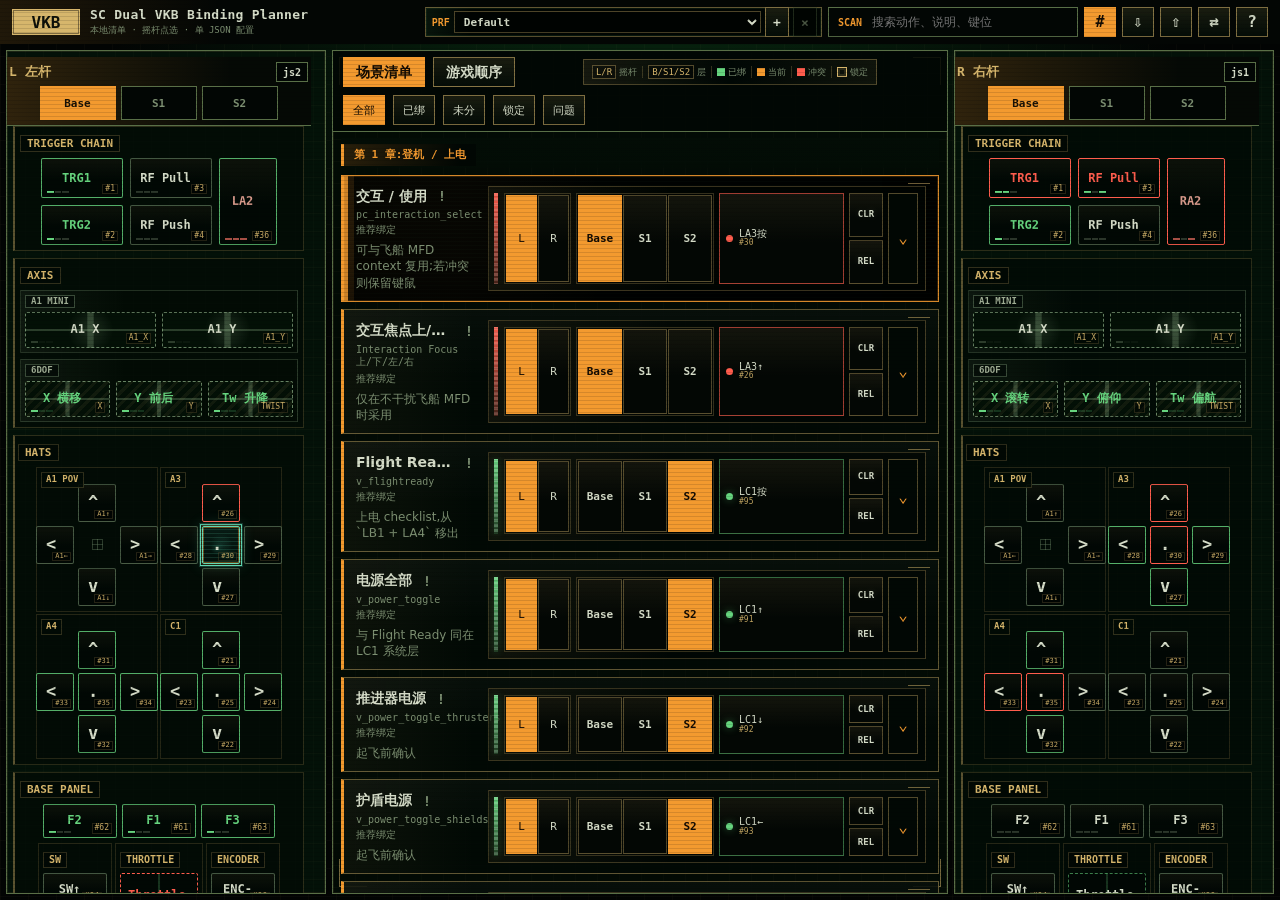
==== binding-planner/index.html @ 36d50976 "fix: move card disclosure to far-right controls" ====
<!doctype html>
<html lang="zh-CN">
  <head>
    <meta charset="utf-8">
    <meta name="viewport" content="width=device-width, initial-scale=1">
    <title>SC Dual VKB Binding Planner</title>
    <link rel="stylesheet" href="./styles.css?v=retro-82">
  </head>
  <body>
    <div id="app" class="app-shell">
      <header class="topbar">
        <div class="brand">
          <span class="brand-mark">VKB</span>
          <div>
            <h1>SC Dual VKB Binding Planner</h1>
            <p>本地清单 · 摇杆点选 · 单 JSON 配置</p>
          </div>
        </div>
        <div class="top-actions">
          <div class="profile-controls" aria-label="Profile 配置" data-tooltip="Profile · 切换、新建或删除一套完整配置">
            <span class="profile-kicker">PRF</span>
            <select id="profileSelect" class="profile-select" aria-label="切换 Profile" data-tooltip="切换当前 Profile"></select>
            <button id="profileAddBtn" class="panel-button icon-button" type="button" aria-label="新增 Profile" title="新增 Profile" data-tooltip="新增 Profile，并选择复制来源">
              <span aria-hidden="true">+</span>
              <span class="sr-only">新增 Profile</span>
            </button>
            <button id="profileDeleteBtn" class="panel-button icon-button" type="button" aria-label="删除当前 Profile" title="删除当前 Profile" data-tooltip="删除当前 Profile，会先要求确认">
              <span aria-hidden="true">×</span>
              <span class="sr-only">删除当前 Profile</span>
            </button>
          </div>
          <label class="search-box" data-tooltip="按动作名、说明、键位或代码搜索">
            <span>SCAN</span>
            <input id="searchInput" type="search" placeholder="搜索动作、说明、键位">
          </label>
          <button id="toggleCodesBtn" class="panel-button icon-button code-mode-button" type="button" aria-label="切换编号显示" title="切换编号显示" data-tooltip="显示或隐藏左右摇杆按钮编号">
            <span aria-hidden="true">#</span>
            <span class="sr-only">切换编号显示</span>
          </button>
          <button id="exportBtn" class="panel-button icon-button" type="button" aria-label="导出 JSON" title="导出 JSON" data-tooltip="导出包含所有 Profile 和键位编号的 JSON">
            <span aria-hidden="true">⇩</span>
            <span class="sr-only">导出 JSON</span>
          </button>
          <label class="panel-button icon-button import-button" aria-label="导入 JSON" title="导入 JSON" data-tooltip="导入 JSON 并覆盖当前 workspace">
            <span aria-hidden="true">⇧</span>
            <span class="sr-only">导入 JSON</span>
            <input id="importInput" type="file" accept="application/json">
          </label>
          <button id="syncBtn" class="panel-button icon-button sync-button" type="button" aria-label="同步 Workspace" title="同步 Workspace" data-tooltip="打开 GitHub Workspace 同步">
            <span aria-hidden="true">⇄</span>
            <span class="sr-only">同步 Workspace</span>
          </button>
          <button id="repairBtn" class="panel-button icon-button repair-button" type="button" aria-label="修复待处理绑定" title="修复待处理绑定" data-tooltip="处理导入时隔离的歧义绑定" hidden>
            <span aria-hidden="true">!</span>
            <span class="sr-only">修复待处理绑定</span>
          </button>
          <button id="helpBtn" class="panel-button icon-button help-button" type="button" aria-label="打开帮助" title="打开帮助" data-tooltip="打开全屏操作说明">
            <span aria-hidden="true">?</span>
            <span class="sr-only">打开帮助</span>
          </button>
        </div>
      </header>

      <main class="workspace">
        <aside id="leftPanel" class="stick-panel"></aside>

        <section class="list-zone">
          <div class="list-controls">
            <div class="tabs" role="tablist" aria-label="清单类型">
              <button id="scenarioTab" class="tab-button active" type="button" data-list="scenario" data-tooltip="按场景化体会顺序查看绑定">场景清单</button>
              <button id="gameTab" class="tab-button" type="button" data-list="game" data-tooltip="按游戏内 keybinding 顺序查看绑定">游戏顺序</button>
            </div>
            <div class="top-legend" aria-label="图例说明">
              <span class="legend-item"><span class="legend-code">L/R</span>摇杆</span>
              <span class="legend-item"><span class="legend-code">B/S1/S2</span>层</span>
              <span class="legend-item"><span class="legend-dot green"></span>已绑</span>
              <span class="legend-item"><span class="legend-dot amber"></span>当前</span>
              <span class="legend-item"><span class="legend-dot red"></span>冲突</span>
              <span class="legend-item"><span class="legend-lock"></span>锁定</span>
            </div>
            <div class="filters" aria-label="状态筛选">
              <button class="filter-button active" type="button" data-filter="all" data-tooltip="显示全部动作">全部</button>
              <button class="filter-button" type="button" data-filter="bound" data-tooltip="只看已经绑定的动作">已绑</button>
              <button class="filter-button" type="button" data-filter="unbound" data-tooltip="只看尚未分配的动作">未分</button>
              <button class="filter-button" type="button" data-filter="locked" data-tooltip="只看已锁定的动作">锁定</button>
              <button class="filter-button" type="button" data-filter="issue" data-tooltip="只看冲突或需要处理的动作">问题</button>
            </div>
          </div>

          <div id="selectionBar" class="selection-bar">
            <div>
              <span class="selection-kicker">CURRENT TARGET</span>
              <strong id="selectedTitle">选择一行动作，然后点击左右摇杆键位</strong>
            </div>
            <div class="selection-actions">
              <button id="lockBtn" class="small-button" type="button" data-tooltip="锁定当前动作，防止误改或抢占">锁定</button>
              <button id="clearBtn" class="small-button" type="button" data-tooltip="解绑当前动作">解绑</button>
              <input id="noteInput" class="note-input" type="text" placeholder="备注" data-tooltip="为当前动作写入备注">
            </div>
          </div>

          <div id="cardWrap" class="card-wrap">
            <div id="bindingRows" class="binding-cards" aria-label="绑定清单"></div>
          </div>
        </section>

        <aside id="rightPanel" class="stick-panel"></aside>
      </main>
    </div>

    <section id="helpOverlay" class="help-overlay" aria-hidden="true" aria-label="操作帮助">
      <div class="help-vignette" aria-hidden="true"></div>
      <aside class="help-board" role="dialog" aria-modal="true" aria-labelledby="helpTitle">
        <header>
          <span>HELP</span>
          <h2 id="helpTitle">按钮说明</h2>
        </header>
        <div id="helpItems" class="help-items"></div>
        <footer>
          <span>Esc / 点击外部关闭</span>
          <button id="helpCloseBtn" type="button" data-tooltip="关闭帮助窗口">关闭</button>
        </footer>
      </aside>
    </section>
    <div id="hudTooltip" class="hud-tooltip" role="tooltip" aria-hidden="true"></div>

    <dialog id="codeDialog" class="code-dialog">
      <form method="dialog" class="code-card">
        <header>
          <span id="codeDialogKicker">CODE</span>
          <h2 id="codeDialogTitle">编辑键位编码</h2>
        </header>
        <div id="codeDialogFields" class="code-fields"></div>
        <menu>
          <button id="copyCodeBtn" value="copy" type="button" data-tooltip="把当前键位编号复制到另一侧同名控件">复制到另一侧</button>
          <button id="recalcCodeBtn" value="recalc" type="button" data-tooltip="按全局 shift offset 重算 S1/S2 编号">按 offset 重算</button>
          <button value="cancel" data-tooltip="关闭编码编辑">关闭</button>
          <button id="saveCodeBtn" value="default" type="button" data-tooltip="保存当前键位编号">保存</button>
        </menu>
      </form>
    </dialog>

    <dialog id="profileDialog" class="profile-dialog">
      <form method="dialog" class="profile-card">
        <header>
          <span>PROFILE</span>
          <h2>新增 Profile</h2>
        </header>
        <div class="profile-fields">
          <label>
            名称
            <input id="profileNewName" type="text" maxlength="32" autocomplete="off">
          </label>
          <label>
            复制自
            <select id="profileSourceSelect"></select>
          </label>
        </div>
        <menu>
          <button value="cancel" data-tooltip="关闭新增 Profile">关闭</button>
          <button id="profileCreateBtn" value="default" type="button" data-tooltip="按名称和复制来源创建 Profile">创建</button>
        </menu>
      </form>
    </dialog>

    <dialog id="syncDialog" class="sync-dialog">
      <form method="dialog" class="sync-card">
        <header>
          <span>SYNC</span>
          <h2>Online Workspace Sync</h2>
        </header>
        <div id="syncStatus" class="sync-status" role="status">未配置同步。</div>
        <div class="sync-fields">
          <label>
            Provider
            <select id="syncProviderSelect">
              <option value="github-repo">GitHub Repo File</option>
            </select>
          </label>
          <div class="sync-grid">
            <label>
              Owner
              <input id="syncOwnerInput" type="text" autocomplete="off" spellcheck="false">
            </label>
            <label>
              Repo
              <input id="syncRepoInput" type="text" autocomplete="off" spellcheck="false">
            </label>
          </div>
          <div class="sync-grid">
            <label>
              Branch
              <input id="syncBranchInput" type="text" autocomplete="off" spellcheck="false">
            </label>
            <label>
              Path
              <input id="syncPathInput" type="text" autocomplete="off" spellcheck="false">
            </label>
          </div>
          <label>
            Token
            <input id="syncTokenInput" type="password" autocomplete="off" spellcheck="false">
          </label>
          <label class="sync-remember">
            <input id="syncRememberToken" type="checkbox">
            <span>本次浏览器会话记住 token</span>
          </label>
          <a id="syncTokenLink" class="sync-token-link" target="_blank" rel="noreferrer">创建 fine-grained GitHub token</a>
        </div>
        <div class="sync-actions" aria-label="同步操作">
          <button id="syncTestBtn" type="button" data-tooltip="验证 token、repo 和远端文件状态">Test</button>
          <button id="syncPullBtn" type="button" data-tooltip="从远端拉取 workspace，确认后覆盖本地">Pull</button>
          <button id="syncPushBtn" type="button" data-tooltip="远端未变化时推送当前 workspace">Push</button>
          <button id="syncForcePushBtn" type="button" data-tooltip="确认后覆盖远端 workspace">Force</button>
        </div>
        <menu>
          <button value="cancel" data-tooltip="关闭同步设置">关闭</button>
          <button id="syncSaveBtn" value="default" type="button" data-tooltip="保存同步配置，不保存长期 token">保存</button>
        </menu>
      </form>
    </dialog>

    <dialog id="repairDialog" class="profile-dialog repair-dialog">
      <form method="dialog" class="profile-card repair-card">
        <header>
          <span>REPAIR</span>
          <h2>修复歧义绑定</h2>
        </header>
        <div id="repairStatus" class="repair-status" role="status"></div>
        <div id="repairIssueSummary" class="repair-issue-summary"></div>
        <div class="profile-fields repair-fields">
          <label>
            归属操作
            <select id="repairTargetSelect"></select>
          </label>
          <label>
            触发模式
            <select id="repairModeSelect"></select>
          </label>
        </div>
        <menu>
          <button value="cancel" data-tooltip="暂时保留待修复项">稍后处理</button>
          <button id="repairResolveBtn" value="default" type="button" data-tooltip="将保留的 binding 归属到所选操作">确认归属</button>
        </menu>
      </form>
    </dialog>

    <script src="./data.js?v=retro-4"></script>
    <script src="./workspace-core.js?v=repair-2"></script>
    <script src="./sync-core.js?v=sync-1"></script>
    <script src="./app.js?v=retro-43"></script>
  </body>
</html>
---- binding-planner/styles.css ----
:root {
  color-scheme: dark;
  --bg: #020504;
  --panel: #061a0f;
  --panel-2: #092715;
  --panel-3: #0d1c15;
  --line: #596f47;
  --line-dim: #273b28;
  --line-hot: #d6b66c;
  --text: #d5dcc8;
  --muted: #7d9072;
  --amber: #f39a2f;
  --amber-2: #ffc069;
  --green: #66d47e;
  --red: #ff5d4d;
  --violet: #a88bff;
  --shadow: rgba(243, 154, 47, 0.18);
  --mono: ui-monospace, SFMono-Regular, Menlo, Monaco, Consolas, monospace;
  font-family: "IBM Plex Sans", Inter, ui-sans-serif, system-ui, -apple-system, BlinkMacSystemFont, "Segoe UI", sans-serif;
}

/* Schema v4 CTX controls and relationship mini-card states. */
.binding-card.has-relationship {
  grid-template-columns: minmax(72px, 1fr) 570px;
}

.action-config-row {
  display: grid;
  grid-template-columns: minmax(0, 1fr) minmax(0, 1fr);
  align-items: end;
  gap: 6px;
  width: min(100%, 300px);
  margin-top: 5px;
}

.action-config-row .activation-mode-field {
  width: 100%;
  margin-top: 0;
}

.context-picker {
  position: relative;
  display: grid;
  grid-template-columns: auto minmax(0, 1fr);
  align-items: center;
  gap: 6px;
  min-width: 0;
}

.context-picker-label {
  color: var(--muted);
  font: 700 9px/1 var(--mono);
}

.context-picker-button {
  min-width: 0;
  height: 22px;
  overflow: hidden;
  border: 1px solid var(--line);
  border-radius: 0;
  color: var(--text);
  background: #07100b;
  padding: 0 6px;
  font: 10px/1 var(--mono);
  text-align: left;
  text-overflow: ellipsis;
  white-space: nowrap;
}

.context-picker-button::after {
  content: "▾";
  float: right;
  color: var(--line-hot);
}

.context-picker-panel {
  position: absolute;
  z-index: 30;
  top: calc(100% + 4px);
  left: 0;
  display: none;
  width: min(270px, calc(100vw - 32px));
  max-height: 310px;
  overflow: auto;
  border: 1px solid var(--line-hot);
  background: rgba(3, 9, 5, 0.98);
  box-shadow: 0 12px 28px rgba(0, 0, 0, 0.58);
  padding: 7px;
}

.context-picker.open .context-picker-panel {
  display: grid;
  gap: 3px;
}

.context-option {
  display: grid;
  grid-template-columns: 16px minmax(0, 1fr);
  align-items: center;
  gap: 7px;
  min-height: 30px;
  padding: 4px 5px;
  border: 1px solid transparent;
  color: var(--text);
  background: rgba(145, 178, 138, 0.035);
}

.context-option:hover {
  border-color: var(--line);
}

.context-option input {
  width: 14px;
  height: 14px;
  accent-color: var(--amber);
}

.context-option-copy {
  display: grid;
  min-width: 0;
  font: 10px/1.2 var(--mono);
}

.context-option-copy small {
  color: var(--muted);
  font-size: 8px;
}

.context-picker-actions {
  position: sticky;
  bottom: -7px;
  display: flex;
  justify-content: flex-end;
  gap: 5px;
  margin: 5px -7px -7px;
  padding: 7px;
  border-top: 1px solid var(--line);
  background: #030905;
}

.context-picker-actions button {
  min-height: 26px;
  border: 1px solid var(--line);
  color: var(--text);
  background: #08110c;
  font: 10px/1 var(--mono);
}

.context-picker-actions button.primary {
  border-color: var(--amber);
  color: var(--amber);
}

.status-rail.cyan {
  background:
    repeating-linear-gradient(180deg, rgba(205, 255, 252, 0.24) 0 3px, transparent 3px 5px),
    linear-gradient(180deg, rgba(91, 214, 208, 0.95), rgba(91, 214, 208, 0.22));
  box-shadow: 0 0 8px rgba(91, 214, 208, 0.28);
}

.slot-pill.cyan {
  border-color: rgba(91, 214, 208, 0.58);
}

.conflict-mini-card.relationship-shared {
  border-color: rgba(102, 212, 126, 0.58);
  border-left-color: var(--green);
  background: linear-gradient(90deg, rgba(102, 212, 126, 0.12), transparent 68%), rgba(2, 8, 4, 0.78);
}

.conflict-mini-card.relationship-context-reuse {
  border-color: rgba(91, 214, 208, 0.62);
  border-left-color: var(--line-hot);
  background: linear-gradient(90deg, rgba(91, 214, 208, 0.12), transparent 68%), rgba(2, 8, 8, 0.78);
}

.relationship-shared .conflict-mini-meta {
  color: var(--green);
}

.relationship-context-reuse .conflict-mini-meta {
  color: var(--line-hot);
}

.conflict-mini-actions {
  display: grid;
  grid-template-columns: repeat(2, minmax(0, 1fr));
  gap: 3px;
}

.conflict-mini-actions:has(> :only-child) {
  grid-template-columns: minmax(0, 1fr);
}

.conflict-mini-action.danger {
  border-color: rgba(255, 93, 77, 0.52);
  color: var(--red);
}

@media (max-width: 680px) {
  .binding-card.has-relationship {
    grid-template-columns: minmax(0, 1fr);
  }

  .action-config-row {
    width: 100%;
  }

  .context-picker-panel {
    position: fixed;
    top: 12px;
    right: 12px;
    bottom: 12px;
    left: 12px;
    width: auto;
    max-height: none;
  }
}

* {
  box-sizing: border-box;
}

html {
  height: 100%;
  overflow: hidden;
}

body {
  height: 100%;
  min-width: 1100px;
  overflow: hidden;
  margin: 0;
  color: var(--text);
  background:
    linear-gradient(rgba(214, 182, 108, 0.035) 1px, transparent 1px),
    linear-gradient(90deg, rgba(214, 182, 108, 0.035) 1px, transparent 1px),
    radial-gradient(circle at 50% -18%, rgba(7, 54, 23, 0.9), transparent 45%),
    var(--bg);
  background-size: 24px 24px, 24px 24px, auto, auto;
}

body::after {
  content: "";
  position: fixed;
  inset: 0;
  z-index: 99;
  pointer-events: none;
  background: repeating-linear-gradient(0deg, transparent 0 3px, rgba(0, 0, 0, 0.12) 3px 4px);
  mix-blend-mode: multiply;
}

button,
input,
select {
  font: inherit;
}

button {
  cursor: pointer;
}

.app-shell {
  height: 100vh;
  display: grid;
  grid-template-rows: auto 1fr;
  overflow: hidden;
}

.topbar {
  height: 48px;
  display: flex;
  align-items: center;
  justify-content: space-between;
  padding: 6px 10px;
  border-bottom: 1px solid var(--line);
  background:
    linear-gradient(90deg, rgba(243, 154, 47, 0.08), transparent 240px),
    #030604;
  box-shadow: inset 0 -1px 0 rgba(243, 154, 47, 0.28);
}

.brand {
  display: flex;
  align-items: center;
  gap: 10px;
}

.brand-mark {
  display: grid;
  place-items: center;
  width: 64px;
  height: 28px;
  border: 1px solid var(--line-hot);
  color: #0d1009;
  font-weight: 800;
  font-family: var(--mono);
  letter-spacing: 0;
  background: var(--line-hot);
  box-shadow: inset 0 0 0 1px rgba(0, 0, 0, 0.42);
}

h1,
p {
  margin: 0;
}

.brand h1 {
  color: var(--text);
  font-family: var(--mono);
  font-size: 13px;
  font-weight: 800;
  letter-spacing: 0.02em;
}

.brand p,
.selection-kicker,
.code-dialog span,
.profile-dialog span,
.sync-dialog span {
  margin-top: 2px;
  color: var(--muted);
  font-family: var(--mono);
  font-size: 10px;
  letter-spacing: 0;
  text-transform: uppercase;
}

.top-actions,
.list-controls,
.filters,
.tabs,
.selection-actions {
  display: flex;
  align-items: center;
  gap: 8px;
}

.search-box {
  display: flex;
  align-items: center;
  gap: 8px;
  min-width: 260px;
  height: 28px;
  padding: 0 9px;
  border: 1px solid var(--line);
  background: #020604;
}

.search-box span {
  color: var(--amber);
  font-family: var(--mono);
  font-size: 11px;
}

.search-box input {
  width: 100%;
  border: 0;
  outline: 0;
  color: var(--text);
  background: transparent;
}

.panel-button,
.tab-button,
.filter-button,
.small-button {
  min-height: 30px;
  border: 1px solid var(--line);
  color: var(--text);
  background:
    linear-gradient(180deg, rgba(214, 182, 108, 0.08), transparent 52%),
    #061008;
  font-family: var(--mono);
  text-transform: uppercase;
  white-space: nowrap;
}

.panel-button {
  padding: 0 12px;
}

.import-button input {
  display: none;
}

.tab-button {
  padding: 0 13px;
}

.filter-button,
.small-button {
  padding: 0 9px;
  font-size: 12px;
}

.panel-button:hover,
.tab-button:hover,
.filter-button:hover,
.small-button:hover,
.slot:hover {
  border-color: var(--line-hot);
  box-shadow: 0 0 0 1px rgba(214, 182, 108, 0.15), 0 0 18px var(--shadow);
}

.active,
.tab-button.active,
.filter-button.active {
  border-color: var(--amber);
  color: #140c03;
  background: var(--amber);
}

.workspace {
  display: grid;
  grid-template-columns: 196px minmax(420px, 1fr) 196px;
  gap: 6px;
  min-height: 0;
  overflow: hidden;
  padding: 6px;
}

.stick-panel {
  position: relative;
  min-height: 0;
  overflow: auto;
  border: 1px solid var(--line);
  background:
    linear-gradient(rgba(214, 182, 108, 0.045) 1px, transparent 1px),
    linear-gradient(90deg, rgba(214, 182, 108, 0.032) 1px, transparent 1px),
    linear-gradient(180deg, rgba(243, 154, 47, 0.05), transparent 120px),
    var(--panel);
  background-size: 14px 14px, 14px 14px, auto;
  box-shadow: inset 0 0 0 1px rgba(214, 182, 108, 0.09);
  scrollbar-gutter: stable;
}

.stick-panel::before,
.list-zone::before {
  content: "";
  position: absolute;
  inset: 6px;
  z-index: 1;
  pointer-events: none;
  background:
    linear-gradient(var(--line-hot) 0 0) left top / 28px 1px no-repeat,
    linear-gradient(var(--line-hot) 0 0) left top / 1px 28px no-repeat,
    linear-gradient(var(--line-hot) 0 0) right top / 28px 1px no-repeat,
    linear-gradient(var(--line-hot) 0 0) right top / 1px 28px no-repeat,
    linear-gradient(var(--line-hot) 0 0) left bottom / 28px 1px no-repeat,
    linear-gradient(var(--line-hot) 0 0) left bottom / 1px 28px no-repeat,
    linear-gradient(var(--line-hot) 0 0) right bottom / 28px 1px no-repeat,
    linear-gradient(var(--line-hot) 0 0) right bottom / 1px 28px no-repeat;
  opacity: 0.55;
}

.stick-head {
  position: sticky;
  top: 0;
  z-index: 3;
  padding: 5px 6px;
  border-bottom: 1px solid var(--line);
  background:
    linear-gradient(90deg, rgba(243, 154, 47, 0.12), transparent 68%),
    rgba(4, 16, 8, 0.96);
}

.stick-title {
  display: flex;
  justify-content: space-between;
  align-items: center;
  margin-bottom: 4px;
  color: var(--line-hot);
  font-family: var(--mono);
  font-size: 12px;
  font-weight: 800;
}

.layer-switch {
  display: grid;
  grid-template-columns: repeat(3, 1fr);
  gap: 3px;
}

.layer-switch button {
  height: 20px;
  border: 1px solid var(--line);
  color: var(--muted);
  background: #020604;
  font-family: var(--mono);
  font-size: 10px;
}

.layer-switch button.active {
  border-color: var(--amber);
  color: #171106;
  background: var(--amber);
}

.control-group {
  --group-accent: var(--line);
  position: relative;
  z-index: 2;
  margin: 3px 5px;
  padding: 3px 5px 4px;
  border: 1px solid rgba(89, 111, 71, 0.62);
  border-left: 2px solid var(--group-accent);
  background:
    linear-gradient(90deg, rgba(214, 182, 108, 0.055), transparent 32px),
    rgba(2, 10, 5, 0.86);
}

.group-trigger { --group-accent: var(--amber); }
.group-a1 { --group-accent: #91b28a; }
.group-hats { --group-accent: var(--line-hot); }
.group-axis { --group-accent: var(--green); }
.group-base { --group-accent: #b9bd8a; }
.group-throttle { --group-accent: #91b28a; }
.group-encoder { --group-accent: var(--line-hot); }

.group-title {
  display: flex;
  align-items: center;
  justify-content: space-between;
  margin-bottom: 2px;
  color: var(--group-accent);
  font-family: var(--mono);
  font-size: 9px;
  line-height: 1;
  text-shadow: none;
  text-transform: uppercase;
}

.group-title::after {
  content: "";
  height: 1px;
  flex: 1;
  margin-left: 6px;
  background: linear-gradient(90deg, var(--group-accent), transparent);
  opacity: 0.75;
}

.slot-grid {
  display: grid;
  gap: 3px;
}

.trigger-grid {
  grid-template-columns: repeat(3, 1fr);
}

.axis-grid {
  grid-template-columns: repeat(3, 1fr);
}

.base-grid {
  grid-template-columns: repeat(5, 1fr);
}

.hat {
  display: grid;
  grid-template-columns: repeat(3, 34px);
  grid-template-rows: repeat(3, 17px);
  justify-content: center;
  gap: 2px;
  margin-bottom: 3px;
}

.hat .up { grid-column: 2; grid-row: 1; }
.hat .left { grid-column: 1; grid-row: 2; }
.hat .press { grid-column: 2; grid-row: 2; }
.hat .right { grid-column: 3; grid-row: 2; }
.hat .down { grid-column: 2; grid-row: 3; }

.hat.a1-pov {
  grid-template-columns: repeat(3, 34px);
}

.hat.a1-pov .slot-label {
  font-size: 0;
}

.hat.a1-pov .slot-label::after {
  color: var(--text);
  font-size: 10px;
}

.hat.a1-pov .up .slot-label::after {
  content: "^";
}

.hat.a1-pov .left .slot-label::after {
  content: "<";
}

.hat.a1-pov .right .slot-label::after {
  content: ">";
}

.hat.a1-pov .down .slot-label::after {
  content: "v";
}

.hat.a1-pov .slot-code {
  display: block;
  font-size: 6px;
  line-height: 1;
}

.hat.a1-pov .occupancy {
  display: none;
}

.hat-modules {
  display: grid;
  grid-template-columns: repeat(3, 1fr);
  gap: 3px;
}

.hat-module {
  min-width: 0;
}

.hat-module-title {
  margin-bottom: 2px;
  color: var(--line-hot);
  font-family: var(--mono);
  font-size: 8px;
  font-weight: 800;
  text-align: center;
}

.hat-module .hat {
  grid-template-columns: repeat(3, 16px);
  grid-template-rows: repeat(3, 17px);
  gap: 1px;
  margin-bottom: 0;
}

.hat-module .slot {
  min-height: 17px;
  padding: 0;
}

.hat-module .slot-label {
  font-size: 0;
}

.hat-module .slot-label::after {
  color: var(--text);
  font-size: 9px;
}

.hat-module .up .slot-label::after {
  content: "^";
}

.hat-module .left .slot-label::after {
  content: "<";
}

.hat-module .press .slot-label::after {
  content: ".";
}

.hat-module .right .slot-label::after {
  content: ">";
}

.hat-module .down .slot-label::after {
  content: "v";
}

.hat-module .slot-code {
  display: block;
  font-size: 5px;
  line-height: 1;
}

.hat-module .occupancy {
  width: 14px;
  margin-top: 0;
}

.slot {
  position: relative;
  min-height: 23px;
  display: grid;
  align-content: center;
  gap: 1px;
  padding: 2px;
  border: 1px solid #4f6741;
  color: var(--text);
  background:
    linear-gradient(180deg, rgba(214, 182, 108, 0.08), transparent 48%),
    #031006;
  text-align: center;
  user-select: none;
  box-shadow: inset 0 0 0 1px rgba(0, 0, 0, 0.35);
}

.group-trigger .slot {
  border-radius: 2px 2px 8px 8px;
  min-height: 25px;
  color: var(--amber-2);
  border-color: rgba(243, 154, 47, 0.65);
}

.group-hats .slot {
  border-radius: 2px;
  border-color: rgba(214, 182, 108, 0.62);
}

.group-a1 .slot {
  border-color: rgba(145, 178, 138, 0.7);
}

.group-a1 .slot.axis {
  background:
    radial-gradient(circle at 50% 50%, rgba(145, 178, 138, 0.18), transparent 34%),
    linear-gradient(90deg, transparent 47%, rgba(145, 178, 138, 0.28) 48% 52%, transparent 53%),
    linear-gradient(0deg, transparent 47%, rgba(145, 178, 138, 0.28) 48% 52%, transparent 53%),
    #031006;
}

.group-axis .slot,
.group-throttle .slot {
  min-height: 24px;
  border-style: dashed;
  background:
    linear-gradient(90deg, rgba(102, 212, 126, 0.1), transparent 55%),
    #031006;
}

.group-base .slot {
  width: 26px;
  min-height: 26px;
  justify-self: center;
  border-radius: 50%;
  aspect-ratio: 1;
  background:
    radial-gradient(circle, rgba(214, 182, 108, 0.16), transparent 58%),
    #07130a;
}

.group-throttle .slot {
  width: 38px;
  min-height: 44px;
  margin: 0 auto;
  border-radius: 2px;
  background:
    linear-gradient(90deg, transparent 44%, rgba(102, 212, 126, 0.25) 45% 55%, transparent 56%),
    repeating-linear-gradient(0deg, transparent 0 6px, rgba(214, 182, 108, 0.14) 6px 7px),
    #031006;
}

.group-encoder .slot {
  width: 32px;
  min-height: 32px;
  justify-self: center;
  border-radius: 999px;
  aspect-ratio: 1;
  background:
    conic-gradient(from 0deg, rgba(214, 182, 108, 0.28), transparent 18%, rgba(214, 182, 108, 0.18) 36%, transparent 58%, rgba(214, 182, 108, 0.22)),
    #031006;
}

.slot.trigger {
  border-radius: 6px;
}

.slot.axis {
  border-style: dashed;
}

.slot.locked {
  border-color: rgba(240, 185, 87, 0.75);
  background:
    repeating-linear-gradient(-45deg, rgba(243, 154, 47, 0.16), rgba(243, 154, 47, 0.16) 4px, transparent 4px, transparent 8px),
    #071006;
}

.slot.occupied {
  border-color: rgba(102, 212, 126, 0.86);
  color: var(--green);
}

.slot.current {
  border-color: var(--amber);
  color: var(--amber-2);
  box-shadow: 0 0 0 1px rgba(243, 154, 47, 0.3), 0 0 20px rgba(243, 154, 47, 0.16);
}

.slot.conflict {
  border-color: var(--red);
}

.slot.uncalibrated {
  border-style: dashed;
  color: var(--muted);
}

.slot-label {
  font-size: 9px;
  font-weight: 700;
  line-height: 1.1;
  font-family: var(--mono);
}

.slot-code {
  color: var(--line-hot);
  font-family: var(--mono);
  font-size: 8px;
}

.code-edit {
  position: absolute;
  top: 2px;
  right: 2px;
  width: 11px;
  height: 11px;
  padding: 0;
  border: 0;
  color: var(--muted);
  background: transparent;
  font-size: 8px;
  font-family: var(--mono);
}

.occupancy {
  display: grid;
  grid-template-columns: repeat(3, 1fr);
  gap: 1px;
  width: 20px;
  margin: 1px auto 0;
}

.occupancy span {
  height: 2px;
  background: rgba(125, 144, 114, 0.34);
}

.occupancy span.on {
  background: var(--green);
}

.occupancy span.locked {
  background: var(--amber);
}

.list-zone {
  position: relative;
  min-width: 0;
  min-height: 0;
  display: grid;
  grid-template-rows: auto auto minmax(0, 1fr);
  border: 1px solid var(--line);
  background:
    linear-gradient(rgba(214, 182, 108, 0.028) 1px, transparent 1px),
    linear-gradient(90deg, rgba(214, 182, 108, 0.028) 1px, transparent 1px),
    rgba(3, 13, 6, 0.92);
  background-size: 18px 18px, 18px 18px;
  box-shadow: inset 0 0 0 1px rgba(214, 182, 108, 0.08);
}

.list-controls {
  position: relative;
  z-index: 2;
  justify-content: space-between;
  min-height: 38px;
  padding: 5px 8px;
  border-bottom: 1px solid var(--line);
  background: rgba(2, 7, 4, 0.88);
}

.selection-bar {
  position: relative;
  z-index: 2;
  min-height: 48px;
  display: flex;
  align-items: center;
  justify-content: space-between;
  gap: 12px;
  padding: 7px 8px;
  border-bottom: 1px solid var(--line);
  background:
    linear-gradient(90deg, rgba(243, 154, 47, 0.11), transparent 48%),
    rgba(4, 16, 8, 0.9);
}

#selectedTitle {
  display: block;
  margin-top: 3px;
  font-size: 13px;
  line-height: 1.2;
}

.note-input {
  width: 260px;
  height: 28px;
  border: 1px solid var(--line);
  color: var(--text);
  background: #020604;
  padding: 0 9px;
}

.card-wrap {
  position: relative;
  z-index: 2;
  min-height: 0;
  overflow-y: auto;
  overflow-x: hidden;
  padding: 6px 8px 8px;
}

.binding-cards {
  display: grid;
  gap: 6px;
}

.card-group {
  position: sticky;
  top: 0;
  z-index: 2;
  padding: 5px 0 2px;
  background: linear-gradient(180deg, rgba(3, 13, 6, 0.98), rgba(3, 13, 6, 0.82));
}

.card-group span {
  display: inline-flex;
  min-height: 22px;
  align-items: center;
  padding: 0 10px;
  border-left: 3px solid var(--amber);
  color: var(--amber);
  background:
    linear-gradient(90deg, rgba(243, 154, 47, 0.16), transparent 88%),
    rgba(2, 7, 4, 0.9);
  font-family: var(--mono);
  font-size: 11px;
  font-weight: 800;
  text-transform: uppercase;
}

.binding-card {
  position: relative;
  display: grid;
  grid-template-columns: minmax(170px, 0.82fr) minmax(220px, 1.18fr);
  grid-template-areas:
    "action meta"
    "desc meta";
  gap: 5px 10px;
  min-height: 76px;
  padding: 8px 10px;
  border: 1px solid rgba(89, 111, 71, 0.82);
  border-left: 3px solid rgba(214, 182, 108, 0.78);
  background:
    linear-gradient(90deg, rgba(214, 182, 108, 0.055), transparent 132px),
    linear-gradient(180deg, rgba(255, 255, 255, 0.025), transparent 56%),
    rgba(2, 9, 5, 0.9);
  cursor: pointer;
}

.binding-card::after {
  content: "";
  position: absolute;
  right: 8px;
  top: 7px;
  width: 22px;
  height: 1px;
  background: var(--line-hot);
  opacity: 0.5;
}

.binding-card:hover {
  border-color: var(--line-hot);
  box-shadow: inset 0 0 0 1px rgba(214, 182, 108, 0.12);
}

.binding-card.selected {
  border-color: var(--amber);
  border-left-color: var(--amber);
  background:
    linear-gradient(90deg, rgba(243, 154, 47, 0.18), transparent 160px),
    rgba(8, 18, 7, 0.96);
  box-shadow: inset 0 0 0 1px rgba(243, 154, 47, 0.24);
}

.card-action {
  grid-area: action;
  min-width: 0;
}

.card-description {
  grid-area: desc;
  color: var(--muted);
  font-size: 11px;
  line-height: 1.35;
}

.card-meta {
  grid-area: meta;
  display: grid;
  grid-template-columns: repeat(2, minmax(92px, 1fr));
  gap: 5px;
  align-content: center;
}

.meta-field {
  min-width: 0;
  display: grid;
  gap: 3px;
}

.meta-label {
  color: var(--muted);
  font-family: var(--mono);
  font-size: 9px;
  text-transform: uppercase;
}

.empty-card {
  padding: 18px;
  border: 1px dashed var(--line);
  color: var(--muted);
  text-align: center;
}

.action-name {
  font-weight: 750;
  line-height: 1.25;
  color: var(--text);
}

.action-sub {
  margin-top: 3px;
  color: var(--muted);
  font-family: var(--mono);
  font-size: 10px;
}

.tag {
  display: inline-flex;
  align-items: center;
  min-height: 22px;
  padding: 1px 7px;
  border: 1px solid var(--line);
  color: var(--text);
  background: #020604;
  font-family: var(--mono);
  font-size: 11px;
}

.tag.green { border-color: var(--green); color: var(--green); }
.tag.amber { border-color: var(--amber); color: var(--amber); }
.tag.red { border-color: var(--red); color: var(--red); }
.tag.muted { color: var(--muted); }

.code-dialog,
.profile-dialog,
.sync-dialog {
  border: 1px solid var(--line-hot);
  color: var(--text);
  background: var(--panel);
  box-shadow: 0 0 34px rgba(91, 214, 208, 0.18);
}

.code-dialog::backdrop,
.profile-dialog::backdrop,
.sync-dialog::backdrop {
  background: rgba(0, 0, 0, 0.62);
}

.code-card,
.profile-card,
.sync-card {
  min-width: 390px;
}

.code-card h2,
.profile-card h2,
.sync-card h2 {
  margin: 4px 0 14px;
  font-size: 18px;
}

.code-fields,
.profile-fields,
.sync-fields {
  display: grid;
  gap: 10px;
}

.code-fields label,
.profile-fields label,
.sync-fields label {
  display: grid;
  gap: 4px;
  color: var(--muted);
  font-size: 12px;
}

.code-fields input,
.profile-fields input,
.profile-fields select,
.sync-fields input,
.sync-fields select {
  height: 34px;
  border: 1px solid var(--line);
  color: var(--text);
  background: #0b1115;
  padding: 0 9px;
  outline: 0;
}

.code-card menu,
.profile-card menu,
.sync-card menu {
  display: flex;
  justify-content: flex-end;
  gap: 8px;
  margin: 16px 0 0;
  padding: 0;
}

.code-card button,
.profile-card button,
.sync-card button {
  min-height: 34px;
  border: 1px solid var(--line);
  color: var(--text);
  background: #0d151a;
}

.sync-card {
  width: min(620px, calc(100vw - 28px));
}

.sync-status {
  margin: 0 0 12px;
  padding: 8px 9px;
  border: 1px solid rgba(214, 182, 108, 0.34);
  color: var(--text);
  background:
    linear-gradient(90deg, rgba(102, 212, 126, 0.08), transparent 46%),
    rgba(0, 6, 3, 0.82);
  font-family: var(--mono);
  font-size: 11px;
  line-height: 1.4;
}

.sync-grid {
  display: grid;
  grid-template-columns: minmax(0, 1fr) minmax(0, 1fr);
  gap: 10px;
}

.sync-remember {
  display: flex !important;
  grid-template-columns: none !important;
  align-items: center;
  gap: 8px !important;
}

.sync-remember input {
  width: 15px;
  height: 15px;
  accent-color: var(--amber);
}

.sync-token-link {
  width: fit-content;
  color: var(--amber);
  font-family: var(--mono);
  font-size: 11px;
  text-decoration: none;
}

.sync-token-link:hover {
  color: var(--line-hot);
  text-decoration: underline;
}

.sync-actions {
  display: grid;
  grid-template-columns: repeat(4, minmax(0, 1fr));
  gap: 8px;
  margin-top: 14px;
}

.sync-actions button {
  min-width: 0;
  font-family: var(--mono);
  font-size: 11px;
  text-transform: uppercase;
}

/* Clear retro cockpit pass: index2 proportions + rover-panel line language. */
body {
  background:
    linear-gradient(rgba(214, 182, 108, 0.03) 1px, transparent 1px),
    linear-gradient(90deg, rgba(214, 182, 108, 0.026) 1px, transparent 1px),
    radial-gradient(circle at 50% -22%, rgba(11, 66, 25, 0.78), transparent 46%),
    #020403;
  background-size: 28px 28px, 28px 28px, auto, auto;
}

.topbar {
  height: 44px;
  padding: 5px 12px;
  background:
    linear-gradient(90deg, rgba(243, 154, 47, 0.12), transparent 220px),
    #030604;
}

.brand-mark {
  width: 68px;
  height: 26px;
}

.brand h1 {
  font-size: 13px;
}

.brand p {
  font-size: 9px;
}

.search-box {
  min-width: 260px;
  height: 30px;
}

.panel-button,
.tab-button,
.filter-button,
.small-button {
  min-height: 30px;
  border-color: rgba(214, 182, 108, 0.58);
  background:
    linear-gradient(180deg, rgba(214, 182, 108, 0.1), rgba(4, 15, 8, 0.2)),
    #040b06;
}

.panel-button.active {
  border-color: var(--amber);
  color: #140c03;
  background: var(--amber);
}

.workspace {
  grid-template-columns: minmax(300px, 1fr) minmax(560px, 1.05fr) minmax(300px, 1fr);
  gap: 6px;
  padding: 6px;
}

.stick-panel {
  overflow-y: auto;
  overflow-x: hidden;
  padding: 7px;
  background:
    linear-gradient(rgba(214, 182, 108, 0.04) 1px, transparent 1px),
    linear-gradient(90deg, rgba(214, 182, 108, 0.032) 1px, transparent 1px),
    rgba(4, 22, 10, 0.96);
  background-size: 18px 18px, 18px 18px;
}

.stick-head {
  margin: -7px -7px 8px;
  padding: 7px 8px;
  background:
    linear-gradient(90deg, rgba(243, 154, 47, 0.18), transparent 74%),
    #050905;
}

.stick-title {
  font-size: 12px;
}

.layer-switch {
  gap: 4px;
}

.layer-switch button {
  height: 24px;
  font-size: 10px;
}

.control-group {
  margin: 0 0 8px;
  padding: 8px;
  border: 1px solid rgba(214, 182, 108, 0.36);
  border-left: 2px solid var(--group-accent);
  background:
    linear-gradient(90deg, rgba(214, 182, 108, 0.07), transparent 45px),
    rgba(2, 9, 4, 0.9);
}

.group-title {
  margin-bottom: 7px;
  font-size: 9px;
  letter-spacing: 0;
}

.slot-grid {
  gap: 6px;
}

.trigger-grid {
  grid-template-columns: repeat(2, minmax(0, 1fr));
}

.axis-grid,
.base-grid {
  grid-template-columns: repeat(3, minmax(0, 1fr));
}

.slot {
  min-height: 34px;
  padding: 4px 5px;
  border-color: rgba(214, 182, 108, 0.45);
  background:
    linear-gradient(180deg, rgba(214, 182, 108, 0.1), transparent 55%),
    #020704;
}

.slot-label {
  font-size: 10px;
}

.slot-code {
  font-size: 9px;
  opacity: 0.95;
}

.code-edit {
  width: 14px;
  height: 14px;
  font-size: 9px;
}

.group-trigger .slot {
  min-height: 35px;
  border-radius: 3px;
}

.group-a1 .slot.axis {
  min-height: 38px;
  border-style: dashed;
}

.hat {
  grid-template-columns: repeat(3, 46px);
  grid-template-rows: repeat(3, 28px);
  gap: 4px;
  margin-bottom: 0;
}

.hat.a1-pov {
  grid-template-columns: repeat(3, 46px);
  grid-template-rows: repeat(3, 28px);
  margin: 0 auto;
}

.hat.a1-pov .slot-label::after {
  font-size: 13px;
}

.hat.a1-pov .slot-code {
  display: block;
  font-size: 8px;
}

.hat-modules {
  display: grid;
  grid-template-columns: 1fr;
  gap: 8px;
}

.hat-module {
  padding: 4px 5px 5px;
  border: 1px solid rgba(214, 182, 108, 0.18);
  background: rgba(0, 0, 0, 0.12);
}

.hat-module-title {
  margin-bottom: 4px;
  font-size: 9px;
}

.hat-module .hat {
  grid-template-columns: repeat(3, 44px);
  grid-template-rows: repeat(3, 26px);
  gap: 4px;
  margin: 0 auto;
}

.hat-module .slot {
  min-height: 26px;
  padding: 2px;
}

.hat-module .slot-label::after {
  font-size: 12px;
}

.hat-module .slot-code {
  font-size: 8px;
}

.hat-module .occupancy,
.hat.a1-pov .occupancy {
  display: none;
}

.hat-strips {
  display: grid;
  gap: 7px;
}

.hat-strip {
  min-width: 0;
  padding: 4px 5px 5px;
  border: 1px solid rgba(214, 182, 108, 0.18);
  background: rgba(0, 0, 0, 0.12);
}

.hat-strip-title {
  margin-bottom: 4px;
  color: var(--line-hot);
  font-family: var(--mono);
  font-size: 9px;
  font-weight: 800;
}

.hat-strip-grid {
  display: grid;
  grid-template-columns: repeat(5, minmax(0, 1fr));
  gap: 4px;
}

.hat-chip {
  display: grid;
  grid-template-columns: none;
  grid-template-rows: none;
  justify-content: center;
  align-content: center;
  min-width: 0;
  height: 34px;
  min-height: 34px;
  padding: 2px;
  margin-bottom: 0;
}

.hat-chip .slot-label {
  font-size: 0;
}

.hat-chip .slot-label::after {
  color: var(--text);
  font-size: 12px;
}

.hat-chip.up .slot-label::after {
  content: "^";
}

.hat-chip.left .slot-label::after {
  content: "<";
}

.hat-chip.press .slot-label::after {
  content: ".";
}

.hat-chip.right .slot-label::after {
  content: ">";
}

.hat-chip.down .slot-label::after {
  content: "v";
}

.hat-chip .slot-code {
  font-size: 8px;
  white-space: nowrap;
}

.hat-chip .occupancy {
  display: none;
}

.group-base .slot,
.group-encoder .slot {
  width: auto;
  min-height: 38px;
  aspect-ratio: auto;
}

.group-base .slot {
  border-radius: 999px;
}

.group-encoder .slot {
  border-radius: 999px;
}

.group-throttle .slot {
  width: 58px;
  min-height: 66px;
}

.occupancy {
  width: 28px;
  margin-top: 3px;
}

.occupancy span {
  height: 3px;
}

.list-zone {
  background:
    linear-gradient(rgba(214, 182, 108, 0.024) 1px, transparent 1px),
    linear-gradient(90deg, rgba(214, 182, 108, 0.02) 1px, transparent 1px),
    rgba(3, 11, 5, 0.94);
  background-size: 22px 22px, 22px 22px;
}

.list-controls {
  min-height: 40px;
  padding: 6px 10px;
}

.selection-bar {
  min-height: 50px;
  padding: 7px 10px;
}

#selectedTitle {
  font-size: 13px;
}

.binding-cards {
  gap: 7px;
}

.binding-card {
  min-height: 84px;
  padding: 10px 12px;
  border-color: rgba(214, 182, 108, 0.42);
  border-left-color: var(--amber);
}

.card-description {
  font-size: 12px;
}

.action-name {
  font-size: 15px;
}

.action-sub {
  font-size: 11px;
}

.tag {
  min-height: 24px;
  font-size: 12px;
}

.binding-card {
  grid-template-columns: minmax(120px, 1fr) 360px;
  min-height: 78px;
}

.binding-card.has-conflict {
  grid-template-columns: minmax(110px, 1fr) 430px;
}

.binding-console {
  grid-area: meta;
  display: grid;
  grid-template-columns: 10px minmax(0, 1fr);
  gap: 8px;
  align-items: stretch;
  min-width: 0;
  padding: 6px;
  border: 1px solid rgba(214, 182, 108, 0.26);
  background:
    linear-gradient(90deg, rgba(214, 182, 108, 0.07), transparent 42%),
    rgba(1, 6, 3, 0.62);
}

.binding-console.has-conflict {
  grid-template-columns: 10px 112px minmax(0, 1fr);
}

.binding-console.has-conflict .binding-controls {
  grid-column: 3;
  grid-row: 1;
  grid-template-columns: auto auto minmax(68px, 1fr) 28px;
  gap: 4px;
}

.binding-console.has-conflict .seg button {
  min-width: 24px;
  padding: 0 4px;
}

.binding-console.has-conflict .layer-seg button {
  min-width: 30px;
}

.binding-console.has-conflict .card-lock {
  min-width: 28px;
}

.status-rail {
  width: 10px;
  min-height: 100%;
  border: 1px solid var(--line);
  background: rgba(125, 144, 114, 0.22);
}

.status-rail.green {
  border-color: var(--green);
  background: linear-gradient(180deg, rgba(102, 212, 126, 0.92), rgba(102, 212, 126, 0.22));
  box-shadow: 0 0 10px rgba(102, 212, 126, 0.16);
}

.status-rail.amber {
  border-color: var(--amber);
  background: linear-gradient(180deg, rgba(243, 154, 47, 0.92), rgba(243, 154, 47, 0.2));
}

.status-rail.red {
  border-color: var(--red);
  background: linear-gradient(180deg, rgba(255, 93, 77, 0.92), rgba(255, 93, 77, 0.22));
}

.status-rail.noted::after {
  content: "";
  display: block;
  width: 4px;
  height: 4px;
  margin: 4px auto 0;
  background: var(--line-hot);
}

.binding-controls {
  display: grid;
  grid-template-columns: auto auto minmax(82px, 1fr) 32px;
  gap: 6px;
  align-items: stretch;
  min-width: 0;
}

.seg {
  display: inline-grid;
  grid-auto-flow: column;
  gap: 2px;
  align-self: stretch;
  padding: 2px;
  border: 1px solid rgba(214, 182, 108, 0.24);
  background: rgba(0, 0, 0, 0.24);
}

.seg button,
.slot-pill,
.card-lock {
  min-height: 30px;
  border: 1px solid rgba(214, 182, 108, 0.36);
  color: var(--text);
  background:
    linear-gradient(180deg, rgba(214, 182, 108, 0.08), transparent 55%),
    #030704;
  font-family: var(--mono);
  font-size: 11px;
}

.seg button {
  min-width: 28px;
  padding: 0 6px;
  white-space: nowrap;
}

.layer-seg button {
  min-width: 34px;
}

.seg button.active {
  border-color: var(--amber);
  color: #130b03;
  background: var(--amber);
}

.seg button:disabled {
  cursor: default;
  color: rgba(125, 144, 114, 0.45);
  border-color: rgba(89, 111, 71, 0.22);
  background: rgba(0, 0, 0, 0.2);
}

.slot-pill {
  display: grid;
  grid-template-columns: 8px minmax(0, 1fr) auto;
  gap: 7px;
  align-items: center;
  min-width: 0;
  padding: 0 8px;
  text-align: left;
}

.slot-pill-label,
.slot-pill-code {
  min-width: 0;
  overflow: hidden;
  text-overflow: ellipsis;
  white-space: nowrap;
}

.slot-pill-code {
  color: var(--line-hot);
  font-size: 10px;
}

.status-dot-ui {
  width: 7px;
  height: 7px;
  border-radius: 50%;
  background: var(--muted);
}

.status-dot-ui.green {
  background: var(--green);
  box-shadow: 0 0 8px rgba(102, 212, 126, 0.45);
}

.status-dot-ui.amber {
  background: var(--amber);
}

.status-dot-ui.red {
  background: var(--red);
}

.slot-pill.red {
  border-color: rgba(255, 93, 77, 0.62);
}

.slot-pill.amber {
  border-color: rgba(243, 154, 47, 0.62);
}

.slot-pill.green {
  border-color: rgba(102, 212, 126, 0.48);
}

.card-lock {
  display: grid;
  place-items: center;
  min-width: 32px;
  padding: 0;
}

.card-lock.active {
  border-color: var(--amber);
  color: #130b03;
  background: var(--amber);
}

.card-lock:disabled {
  cursor: default;
  color: rgba(125, 144, 114, 0.4);
  border-color: rgba(89, 111, 71, 0.22);
  background: rgba(0, 0, 0, 0.2);
}

.conflict-mini-card {
  grid-column: 2;
  grid-row: 1;
  display: grid;
  grid-template-columns: minmax(0, 1fr);
  gap: 3px;
  align-items: center;
  min-width: 0;
  min-height: 100%;
  margin: 0;
  padding: 5px 6px;
  border: 1px solid rgba(255, 93, 77, 0.62);
  border-left: 3px solid var(--red);
  background:
    linear-gradient(90deg, rgba(255, 93, 77, 0.12), transparent 68%),
    rgba(8, 3, 3, 0.74);
}

.conflict-mini-meta {
  display: flex;
  justify-content: space-between;
  gap: 8px;
  color: var(--red);
  font-family: var(--mono);
  font-size: 9px;
  line-height: 1;
}

.conflict-mini-tag {
  text-transform: uppercase;
}

.conflict-mini-count {
  color: var(--amber-2);
}

.conflict-mini-main {
  min-width: 0;
  overflow: hidden;
  color: var(--text);
  font-family: var(--mono);
  font-size: 12px;
  font-weight: 800;
  line-height: 1.05;
  text-overflow: ellipsis;
  white-space: nowrap;
}

.conflict-mini-code {
  min-width: 0;
  overflow: hidden;
  color: var(--line-hot);
  font-family: var(--mono);
  font-size: 9px;
  line-height: 1;
  text-overflow: ellipsis;
  white-space: nowrap;
}

.conflict-mini-action {
  min-height: 20px;
  padding: 0 5px;
  border: 1px solid rgba(255, 93, 77, 0.52);
  color: var(--red);
  background: rgba(0, 0, 0, 0.32);
  font-family: var(--mono);
  font-size: 10px;
}

.conflict-mini-action:hover:not(:disabled) {
  color: #130303;
  background: var(--red);
}

.conflict-mini-action.has-locked {
  border-color: rgba(243, 154, 47, 0.54);
}

.conflict-mini-action:disabled {
  cursor: default;
  color: rgba(125, 144, 114, 0.55);
  border-color: rgba(89, 111, 71, 0.32);
}

.selection-actions {
  gap: 6px;
}

.note-input {
  width: 132px;
  height: 30px;
}

/* Joystick panels are the primary operation surface: keep labels readable. */
.stick-panel {
  display: grid;
  grid-template-columns: repeat(2, minmax(0, 1fr));
  align-content: start;
  gap: 8px;
}

.stick-head,
.group-hats,
.group-axis,
.group-base {
  grid-column: 1 / -1;
}

.stick-head {
  margin-bottom: 0;
}

.stick-title {
  font-size: 13px;
}

.layer-switch button {
  height: 28px;
  font-size: 11px;
}

.control-group {
  min-width: 0;
  margin: 0;
  padding: 6px;
}

.group-title,
.hat-strip-title {
  font-size: 10px;
}

.group-title {
  margin-bottom: 5px;
}

.slot-grid {
  gap: 5px;
}

.trigger-grid {
  grid-template-columns: repeat(2, minmax(0, 1fr));
}

.group-a1 .axis-grid {
  grid-template-columns: repeat(2, minmax(0, 1fr));
}

.stick-panel .slot {
  justify-items: center;
  min-height: 42px;
  padding: 5px 7px;
}

.stick-panel .slot-label {
  max-width: 100%;
  font-size: 13px;
  line-height: 1.05;
}

.stick-panel .slot-code {
  max-width: 100%;
  font-size: 10px;
  line-height: 1;
}

.stick-panel .code-edit {
  width: 16px;
  height: 16px;
  font-size: 10px;
  opacity: 0;
  transition: opacity 0.12s;
}

.stick-panel .slot:hover .code-edit {
  opacity: 0.85;
}

.group-trigger .slot {
  min-height: 40px;
}

.group-a1 .slot.axis,
.group-axis .slot {
  min-height: 42px;
}

.hat.a1-pov {
  grid-template-columns: repeat(3, 46px);
  grid-template-rows: repeat(3, 25px);
  gap: 3px;
  margin: 0 auto;
}

.hat.a1-pov .slot {
  min-height: 25px;
  padding: 3px;
}

.hat.a1-pov .slot-label::after {
  font-size: 16px;
  line-height: 1;
}

.hat.a1-pov .slot-code {
  font-size: 9px;
}

.hat-strip {
  padding: 3px;
}

.hat-strips {
  grid-template-columns: repeat(3, minmax(0, 1fr));
}

.hat-strip-grid {
  grid-template-columns: repeat(3, 27px);
  grid-template-rows: repeat(3, 25px);
  justify-content: center;
  gap: 2px;
}

.stick-panel .hat-chip {
  display: flex;
  grid-template-columns: none;
  grid-template-rows: none;
  flex-direction: column;
  align-items: center;
  justify-content: center;
  gap: 2px;
  height: 25px;
  min-height: 25px;
  margin: 0;
  overflow: hidden;
}

.stick-panel .hat-chip .slot-label {
  font-size: 0;
  line-height: 1;
}

.stick-panel .hat-chip .slot-label::after {
  font-size: 13px;
  line-height: 1;
}

.stick-panel .hat-chip .slot-code {
  display: block;
  max-width: 100%;
  margin: 0;
  font-size: 8px;
  line-height: 1;
  text-align: center;
}

.stick-panel .hat-chip.up {
  grid-column: 2;
  grid-row: 1;
}

.stick-panel .hat-chip.left {
  grid-column: 1;
  grid-row: 2;
}

.stick-panel .hat-chip.press {
  grid-column: 2;
  grid-row: 2;
}

.stick-panel .hat-chip.right {
  grid-column: 3;
  grid-row: 2;
}

.stick-panel .hat-chip.down {
  grid-column: 2;
  grid-row: 3;
}

.base-panel-board {
  display: grid;
  gap: 5px;
}

.base-function-row {
  grid-template-columns: repeat(3, minmax(0, 1fr));
}

.base-lower-row {
  display: grid;
  grid-template-columns: 0.85fr 0.82fr 1.25fr;
  gap: 5px;
  align-items: stretch;
}

.base-subgroup {
  min-width: 0;
  padding: 4px;
  border: 1px solid rgba(214, 182, 108, 0.2);
  background:
    linear-gradient(180deg, rgba(214, 182, 108, 0.055), transparent 45%),
    rgba(0, 0, 0, 0.14);
}

.base-subtitle {
  margin-bottom: 3px;
  color: var(--line-hot);
  font-family: var(--mono);
  font-size: 9px;
  font-weight: 800;
  line-height: 1;
}

.base-sw-grid {
  grid-template-columns: repeat(2, minmax(0, 1fr));
  gap: 3px;
}

.base-encoder-grid {
  grid-template-columns: repeat(3, minmax(0, 1fr));
  gap: 3px;
}

.base-throttle-grid {
  justify-items: center;
}

.group-base .slot {
  min-height: 38px;
}

.base-function-row .slot {
  min-height: 42px;
  border-radius: 999px;
}

.base-sw .slot {
  min-height: 36px;
  padding-inline: 4px;
  border-radius: 5px;
}

.base-throttle .slot {
  width: 56px;
  min-height: 56px;
  border-radius: 3px;
}

.base-encoder .slot {
  min-height: 36px;
  padding-inline: 3px;
  border-radius: 999px;
}

/* Narrower controller rails with quieter cockpit linework. */
.workspace {
  grid-template-columns: minmax(260px, 0.6fr) minmax(680px, 1.35fr) minmax(260px, 0.6fr);
}

.stick-panel {
  padding: 6px;
  background:
    linear-gradient(rgba(214, 182, 108, 0.022) 1px, transparent 1px),
    linear-gradient(90deg, rgba(214, 182, 108, 0.018) 1px, transparent 1px),
    rgba(4, 18, 9, 0.96);
  background-size: 18px 18px, 18px 18px;
}

.stick-panel::before {
  display: none;
}

.control-group {
  padding: 5px;
  border-color: rgba(214, 182, 108, 0.2);
  border-left-color: rgba(214, 182, 108, 0.42);
  background: rgba(2, 10, 5, 0.72);
}

.group-title::after {
  opacity: 0.34;
}

.stick-panel .slot {
  border-color: rgba(145, 178, 138, 0.42);
  background: rgba(2, 9, 5, 0.82);
  box-shadow: none;
}

.slot.current {
  box-shadow: 0 0 0 1px rgba(243, 154, 47, 0.3);
}

.slot.locked {
  background:
    repeating-linear-gradient(-45deg, rgba(243, 154, 47, 0.12), rgba(243, 154, 47, 0.12) 3px, transparent 3px, transparent 7px),
    rgba(5, 12, 6, 0.86);
}

.hat-strips {
  grid-template-columns: 1fr;
  gap: 4px;
}

.hat-strip {
  display: grid;
  grid-template-columns: 26px 1fr;
  align-items: center;
  gap: 5px;
  padding: 3px 5px;
  border-color: rgba(214, 182, 108, 0.16);
  background: rgba(0, 0, 0, 0.08);
}

.hat-strip-title {
  margin: 0;
  font-size: 9px;
}

.hat-strip-grid {
  grid-template-columns: repeat(3, 28px);
  grid-template-rows: repeat(3, 20px);
  justify-content: start;
  gap: 2px;
}

.stick-panel .hat-chip {
  width: 28px;
  height: 20px;
  min-height: 20px;
  padding: 1px;
}

.stick-panel .hat-chip .slot-label::after {
  font-size: 12px;
}

.stick-panel .hat-chip .slot-code {
  font-size: 7px;
}

/* Final square cross override: keep this as the last joystick geometry rule. */
.hat.a1-pov {
  grid-template-columns: repeat(3, 38px);
  grid-template-rows: repeat(3, 38px);
  justify-content: center;
  gap: 4px;
}

.hat.a1-pov .slot {
  width: 38px;
  height: 38px;
  min-height: 38px;
  padding: 4px 12px 4px 4px;
}

.hat-strip {
  position: relative;
  display: block;
  min-height: 134px;
  padding: 14px 6px 6px;
}

.hat-strip-title {
  position: absolute;
  top: 4px;
  left: 5px;
  z-index: 2;
  margin: 0;
}

.hat-strip-grid {
  grid-template-columns: repeat(3, 38px);
  grid-template-rows: repeat(3, 38px);
  justify-content: center;
  gap: 4px;
}

.stick-panel .hat-chip {
  width: 38px;
  height: 38px;
  min-height: 38px;
  padding: 4px 12px 4px 4px;
}

.hat.a1-pov .slot-label::after,
.stick-panel .hat-chip .slot-label::after {
  font-size: 17px;
}

.hat.a1-pov .slot-code,
.stick-panel .hat-chip .slot-code {
  right: 2px;
  bottom: 2px;
  font-size: 7px;
}

/* Final side-rail width alignment: axis and Base Panel buttons approach each other. */
.trigger-grid,
.group-axis .axis-grid {
  grid-template-columns: repeat(3, 72px);
  justify-content: center;
}

.base-function-row {
  grid-template-columns: repeat(3, 72px);
  justify-content: center;
}

.group-a1 .axis-grid {
  grid-template-columns: repeat(2, 92px);
  justify-content: center;
}

.base-lower-row {
  grid-template-columns: repeat(3, 72px);
  justify-content: center;
}

.base-sw-grid,
.base-encoder-grid {
  grid-template-columns: 1fr;
}

/* Final card operation breathing room: keep conflict mini left, give controls a full-width lane. */
.binding-card {
  grid-template-columns: minmax(100px, 1fr) 438px;
}

.binding-card.has-conflict {
  grid-template-columns: minmax(72px, 1fr) 570px;
}

.binding-console {
  gap: 8px;
  padding: 6px;
}

.binding-console.has-conflict {
  grid-template-columns: 10px 112px minmax(420px, 1fr);
}

.binding-console.has-conflict .binding-controls {
  grid-column: 3;
  grid-row: 1;
  grid-template-columns: auto auto minmax(118px, 1fr) 34px;
  gap: 7px;
}

.binding-controls {
  grid-template-columns: auto auto minmax(118px, 1fr) 34px;
  gap: 7px;
}

.binding-controls .seg button {
  min-width: 30px;
  padding: 0 7px;
}

.binding-controls .layer-seg button {
  min-width: 38px;
}

.binding-controls .card-lock {
  min-width: 34px;
}

.slot-pill {
  padding: 0 10px;
  gap: 8px;
}

.group-a1 .slot.axis,
.group-axis .slot,
.base-function-row .slot,
.base-sw .slot,
.base-encoder .slot {
  width: 100%;
}

/* Compact side-rail layer tabs: Base / S1 / S2. */
.stick-head {
  padding: 5px 6px;
}

.stick-title {
  margin-bottom: 3px;
  font-size: 12px;
}

.layer-switch {
  grid-template-columns: repeat(3, 58px);
  justify-content: center;
  gap: 4px;
}

.layer-switch button {
  width: 58px;
  height: 20px;
  min-height: 20px;
  padding: 0 4px;
  font-size: 9px;
}

/* Final +30% control width pass for side-rail buttons; layer tabs and HATS stay unchanged. */
.trigger-grid,
.group-axis .axis-grid,
.base-function-row {
  grid-template-columns: repeat(3, 94px);
  justify-content: center;
}

.base-lower-row {
  grid-template-columns: repeat(3, 94px);
  justify-content: center;
}

.group-a1 .axis-grid {
  grid-template-columns: repeat(2, 120px);
  justify-content: center;
}

/* Narrower side-rail button pass. */
.trigger-grid,
.group-axis .axis-grid,
.base-function-row {
  grid-template-columns: repeat(3, 58px);
  justify-content: center;
}

.group-a1 .axis-grid {
  grid-template-columns: repeat(2, 66px);
  justify-content: center;
}

.base-lower-row {
  grid-template-columns: repeat(3, 58px);
  justify-content: center;
}

.hat.a1-pov {
  grid-template-columns: repeat(3, 32px);
  grid-template-rows: repeat(3, 32px);
  gap: 4px;
}

.hat.a1-pov .slot {
  width: 32px;
  height: 32px;
  min-height: 32px;
  padding: 4px 9px 4px 4px;
}

.hat-strip {
  min-height: 134px;
}

.hat-strip-grid {
  grid-template-columns: repeat(3, 38px);
  grid-template-rows: repeat(3, 38px);
  gap: 4px;
}

.stick-panel .hat-chip {
  width: 38px;
  height: 38px;
  min-height: 38px;
  padding: 4px 12px 4px 4px;
}

.hat.a1-pov .slot-label::after,
.stick-panel .hat-chip .slot-label::after {
  font-size: 16px;
}

/* Tighter button width pass: remove wide slabs, keep square hats. */
.trigger-grid,
.group-axis .axis-grid,
.base-function-row {
  grid-template-columns: repeat(3, 68px);
  justify-content: center;
}

.group-a1 .axis-grid {
  grid-template-columns: repeat(2, 76px);
  justify-content: center;
}

.hat.a1-pov {
  grid-template-columns: repeat(3, 34px);
  grid-template-rows: repeat(3, 34px);
}

.hat.a1-pov .slot {
  width: 34px;
  height: 34px;
  min-height: 34px;
  padding: 4px 10px 4px 4px;
}

.hat-strip {
  min-height: 122px;
}

.hat-strip-grid {
  grid-template-columns: repeat(3, 34px);
  grid-template-rows: repeat(3, 34px);
}

.stick-panel .hat-chip {
  width: 34px;
  height: 34px;
  min-height: 34px;
  padding: 4px 10px 4px 4px;
}

.base-lower-row {
  grid-template-columns: 68px 68px 68px;
  justify-content: center;
}

.base-sw-grid,
.base-encoder-grid {
  grid-template-columns: 1fr;
}

/* Final square cross override: A1 POV and HATS use the same square button geometry. */
.hat.a1-pov {
  grid-template-columns: repeat(3, 38px);
  grid-template-rows: repeat(3, 38px);
  justify-content: center;
  gap: 4px;
}

.hat.a1-pov .slot {
  width: 38px;
  height: 38px;
  min-height: 38px;
  padding: 4px 12px 4px 4px;
}

.hat-strip {
  position: relative;
  display: block;
  min-height: 134px;
  padding: 14px 6px 6px;
}

.hat-strip-title {
  position: absolute;
  top: 4px;
  left: 5px;
  z-index: 2;
  margin: 0;
}

.hat-strip-grid {
  grid-template-columns: repeat(3, 38px);
  grid-template-rows: repeat(3, 38px);
  justify-content: center;
  gap: 4px;
}

.stick-panel .hat-chip {
  width: 38px;
  height: 38px;
  min-height: 38px;
  padding: 4px 12px 4px 4px;
}

.hat.a1-pov .slot-label::after,
.stick-panel .hat-chip .slot-label::after {
  font-size: 17px;
}

.hat.a1-pov .slot-code,
.stick-panel .hat-chip .slot-code {
  right: 2px;
  bottom: 2px;
  font-size: 7px;
}

/* Square POV/HAT controls and unified section labels. */
.group-title,
.control-subtitle,
.hat-strip-title,
.base-subtitle {
  display: inline-flex;
  align-items: center;
  width: max-content;
  min-height: 13px;
  padding: 1px 5px;
  border: 1px solid rgba(214, 182, 108, 0.22);
  background: rgba(0, 0, 0, 0.28);
  color: var(--line-hot);
  font-family: var(--mono);
  font-size: 9px;
  font-weight: 800;
  line-height: 1;
  text-transform: uppercase;
}

.group-title {
  margin-bottom: 6px;
}

.group-title::after {
  display: none;
}

.control-subtitle {
  margin: 7px 0 4px;
}

.group-a1 .control-subtitle:first-of-type {
  margin-top: 0;
}

.hat.a1-pov {
  grid-template-columns: repeat(3, 36px);
  grid-template-rows: repeat(3, 36px);
  justify-content: center;
  gap: 4px;
}

.hat.a1-pov .slot {
  width: 36px;
  height: 36px;
  min-height: 36px;
  padding: 4px 12px 4px 4px;
}

.hat.a1-pov .slot-label::after {
  font-size: 18px;
}

.hat.a1-pov .slot-code {
  right: 2px;
  bottom: 2px;
  font-size: 7px;
}

.hat-strips {
  gap: 6px;
}

.hat-strip {
  position: relative;
  display: block;
  min-height: 140px;
  padding: 16px 6px 6px;
}

.hat-strip-title {
  position: absolute;
  top: 4px;
  left: 5px;
  z-index: 2;
  margin: 0;
}

.hat-strip-grid {
  grid-template-columns: repeat(3, 40px);
  grid-template-rows: repeat(3, 40px);
  justify-content: center;
  gap: 4px;
}

.stick-panel .hat-chip {
  width: 40px;
  height: 40px;
  min-height: 40px;
  padding: 4px 12px 4px 4px;
}

.stick-panel .hat-chip .slot-label::after {
  font-size: 18px;
}

.stick-panel .hat-chip .slot-code {
  right: 2px;
  bottom: 2px;
  font-size: 7px;
}

.base-subtitle {
  margin: 0 0 5px;
}

.stick-panel .slot:not(.axis) {
  border-style: solid;
}

.base-subgroup {
  border-color: rgba(214, 182, 108, 0.16);
  background: rgba(0, 0, 0, 0.08);
}

.group-base .slot,
.base-function-row .slot,
.base-sw .slot,
.base-throttle .slot,
.base-encoder .slot {
  border-radius: 2px;
}

.occupancy {
  width: 34px;
}

/* Vertical controller stack and unified control states. */
.stick-panel {
  grid-template-columns: 1fr;
  gap: 7px;
}

.stick-head,
.group-trigger,
.group-a1,
.group-hats,
.group-axis,
.group-base {
  grid-column: 1 / -1;
}

.trigger-grid {
  grid-template-columns: repeat(3, minmax(0, 1fr));
}

.group-a1 .axis-grid {
  grid-template-columns: repeat(2, minmax(0, 1fr));
}

.group-axis .axis-grid {
  grid-template-columns: repeat(3, minmax(0, 1fr));
}

.stick-panel .slot {
  min-height: 40px;
  justify-self: stretch;
  width: 100%;
  aspect-ratio: auto;
  border: 1px solid rgba(145, 178, 138, 0.46);
  border-radius: 2px;
  background:
    linear-gradient(180deg, rgba(214, 182, 108, 0.055), transparent 54%),
    rgba(2, 9, 5, 0.84);
  color: var(--text);
}

.stick-panel .slot.axis {
  border-style: dashed;
  border-color: rgba(102, 212, 126, 0.58);
  background:
    linear-gradient(90deg, transparent 48%, rgba(102, 212, 126, 0.22) 49% 51%, transparent 52%),
    linear-gradient(0deg, transparent 48%, rgba(102, 212, 126, 0.14) 49% 51%, transparent 52%),
    rgba(2, 9, 5, 0.84);
}

.stick-panel .slot.occupied {
  border-color: rgba(102, 212, 126, 0.82);
  color: var(--green);
}

.stick-panel .slot.current {
  border-color: var(--amber);
  color: var(--amber-2);
  box-shadow: inset 0 0 0 1px rgba(243, 154, 47, 0.38);
}

.stick-panel .slot.locked {
  border-color: rgba(240, 185, 87, 0.76);
  color: var(--amber-2);
  background:
    repeating-linear-gradient(-45deg, rgba(243, 154, 47, 0.12), rgba(243, 154, 47, 0.12) 3px, transparent 3px, transparent 8px),
    rgba(5, 12, 6, 0.86);
}

.stick-panel .slot.conflict {
  border-color: var(--red);
  color: var(--red);
}

.stick-panel .slot.uncalibrated {
  border-style: dashed;
  border-color: rgba(125, 144, 114, 0.5);
  color: var(--muted);
}

.hat.a1-pov {
  grid-template-columns: repeat(3, 52px);
  grid-template-rows: repeat(3, 36px);
  gap: 4px;
}

.hat.a1-pov .slot {
  width: 52px;
  min-height: 36px;
}

.hat.a1-pov .slot-label::after {
  font-size: 18px;
}

.hat.a1-pov .slot-code {
  font-size: 9px;
}

.hat-strips {
  gap: 6px;
}

.hat-strip {
  grid-template-columns: 32px 1fr;
  min-height: 114px;
  padding: 5px 6px;
}

.hat-strip-grid {
  grid-template-columns: repeat(3, 60px);
  grid-template-rows: repeat(3, 36px);
  justify-content: center;
  gap: 4px;
}

.stick-panel .hat-chip {
  width: 60px;
  height: 36px;
  min-height: 36px;
  padding: 3px;
}

.stick-panel .hat-chip .slot-label::after {
  font-size: 17px;
}

.stick-panel .hat-chip .slot-code {
  font-size: 8px;
}

.base-function-row,
.base-sw-grid,
.base-encoder-grid {
  gap: 5px;
}

.base-lower-row {
  grid-template-columns: repeat(3, minmax(0, 1fr));
}

.base-sw-grid,
.base-encoder-grid {
  grid-template-columns: 1fr;
}

.group-base .slot,
.base-function-row .slot,
.base-sw .slot,
.base-throttle .slot,
.base-encoder .slot {
  min-height: 40px;
  border-radius: 2px;
}

.base-throttle .slot {
  width: 100%;
  min-height: 52px;
}

/* Compact button content: primary label centered, metadata as badges. */
.stick-panel .slot {
  display: flex;
  align-items: center;
  justify-content: center;
  min-height: 34px;
  padding: 5px 18px 6px 7px;
  overflow: hidden;
}

.stick-panel .slot-label {
  display: block;
  max-width: 100%;
  font-size: 12px;
  line-height: 1;
  text-align: center;
  white-space: normal;
}

.stick-panel .slot-code {
  position: absolute;
  right: 4px;
  bottom: 3px;
  max-width: 42px;
  padding: 0 2px;
  border: 1px solid rgba(214, 182, 108, 0.18);
  background: rgba(0, 0, 0, 0.4);
  color: var(--line-hot);
  font-size: 8px;
  line-height: 1.05;
}

.stick-panel .occupancy {
  position: absolute;
  left: 5px;
  right: auto;
  bottom: 4px;
  width: 22px;
  margin: 0;
  pointer-events: none;
}

.stick-panel .occupancy span {
  height: 2px;
}

.stick-panel .code-edit {
  top: 1px;
  right: 2px;
  width: 13px;
  height: 13px;
  font-size: 8px;
}

.group-trigger .slot,
.group-base .slot,
.base-function-row .slot,
.base-sw .slot,
.base-encoder .slot {
  min-height: 34px;
}

.group-a1 .slot.axis,
.group-axis .slot {
  min-height: 36px;
}

.base-throttle .slot {
  min-height: 46px;
}

.hat.a1-pov {
  grid-template-columns: repeat(3, 46px);
  grid-template-rows: repeat(3, 30px);
  gap: 3px;
}

.hat.a1-pov .slot {
  width: 46px;
  min-height: 30px;
  padding: 4px 16px 4px 5px;
}

.hat.a1-pov .slot-label::after {
  font-size: 17px;
}

.hat-strip {
  min-height: 98px;
}

.hat-strip-grid {
  grid-template-columns: repeat(3, 52px);
  grid-template-rows: repeat(3, 30px);
  gap: 3px;
}

.stick-panel .hat-chip {
  width: 52px;
  height: 30px;
  min-height: 30px;
  padding: 3px 16px 3px 5px;
}

.stick-panel .hat-chip .slot-label::after {
  font-size: 16px;
}

.stick-panel .hat-chip .slot-code {
  font-size: 7px;
}

/* Final square cross override: keep this as the last joystick geometry rule. */
.hat.a1-pov {
  grid-template-columns: repeat(3, 38px);
  grid-template-rows: repeat(3, 38px);
  justify-content: center;
  gap: 4px;
}

.hat.a1-pov .slot {
  width: 38px;
  height: 38px;
  min-height: 38px;
  padding: 4px 12px 4px 4px;
}

.hat-strip {
  position: relative;
  display: block;
  min-height: 134px;
  padding: 14px 6px 6px;
}

.hat-strip-title {
  position: absolute;
  top: 4px;
  left: 5px;
  z-index: 2;
  margin: 0;
}

.hat-strip-grid {
  grid-template-columns: repeat(3, 38px);
  grid-template-rows: repeat(3, 38px);
  justify-content: center;
  gap: 4px;
}

.stick-panel .hat-chip {
  width: 38px;
  height: 38px;
  min-height: 38px;
  padding: 4px 12px 4px 4px;
}

.hat.a1-pov .slot-label::after,
.stick-panel .hat-chip .slot-label::after {
  font-size: 17px;
}

.hat.a1-pov .slot-code,
.stick-panel .hat-chip .slot-code {
  right: 2px;
  bottom: 2px;
  font-size: 7px;
}

/* Final side-rail width alignment: axis and Base Panel buttons approach each other. */
.trigger-grid,
.group-axis .axis-grid {
  grid-template-columns: repeat(3, 72px);
  justify-content: center;
}

.base-function-row {
  grid-template-columns: repeat(3, 72px);
  justify-content: center;
}

.group-a1 .axis-grid {
  grid-template-columns: repeat(2, 92px);
  justify-content: center;
}

.base-lower-row {
  grid-template-columns: repeat(3, 72px);
  justify-content: center;
}

.base-sw-grid,
.base-encoder-grid {
  grid-template-columns: 1fr;
}

.group-a1 .slot.axis,
.group-axis .slot,
.base-function-row .slot,
.base-sw .slot,
.base-encoder .slot {
  width: 100%;
}

/* Final compact layer tabs: Base / S1 / S2. */
.stick-head {
  padding: 5px 6px;
}

.stick-title {
  margin-bottom: 3px;
  font-size: 12px;
}

.layer-switch {
  grid-template-columns: repeat(3, 58px);
  justify-content: center;
  gap: 4px;
}

.layer-switch button {
  width: 58px;
  height: 20px;
  min-height: 20px;
  padding: 0 4px;
  font-size: 9px;
}

/* Final +30% control width pass for side-rail buttons; layer tabs and HATS stay unchanged. */
.trigger-grid,
.group-axis .axis-grid,
.base-function-row {
  grid-template-columns: repeat(3, 94px);
  justify-content: center;
}

.base-lower-row {
  grid-template-columns: repeat(3, 94px);
  justify-content: center;
}

.group-a1 .axis-grid {
  grid-template-columns: repeat(2, 120px);
  justify-content: center;
}

/* Final layout optimization: compact fewer Base controls, reserve full operation width beside conflicts. */
.base-lower-row {
  grid-template-columns: 78px 104px 78px;
  justify-content: center;
}

.base-sw-grid,
.base-encoder-grid {
  grid-template-columns: 1fr;
}

.base-throttle .slot {
  width: 100%;
}

.binding-card.has-conflict {
  grid-template-columns: minmax(90px, 1fr) 500px;
}

.binding-console.has-conflict {
  grid-template-columns: 10px 112px 360px;
}

.binding-console.has-conflict .binding-controls {
  grid-column: 3;
  grid-row: 1;
  grid-template-columns: auto auto minmax(82px, 1fr) 32px;
  gap: 6px;
}

.binding-console.has-conflict .seg button {
  min-width: 28px;
  padding: 0 6px;
}

.binding-console.has-conflict .layer-seg button {
  min-width: 34px;
}

.binding-console.has-conflict .card-lock {
  min-width: 32px;
}

/* Final vertical width rhythm: all side-rail button bands share one visual width. */
.layer-switch {
  grid-template-columns: repeat(3, 82px);
  justify-content: center;
  gap: 7px;
}

.layer-switch button {
  width: 82px;
  height: 24px;
  min-height: 24px;
  font-size: 10px;
}

.trigger-grid,
.group-axis .axis-grid,
.base-function-row {
  grid-template-columns: repeat(3, 82px);
  justify-content: center;
  gap: 7px;
}

.group-a1 .axis-grid {
  grid-template-columns: repeat(2, 126px);
  justify-content: center;
  gap: 8px;
}

.base-lower-row {
  grid-template-columns: 78px 96px 78px;
  justify-content: center;
  gap: 4px;
}

.base-sw-grid,
.base-encoder-grid {
  grid-template-columns: 1fr;
}

/* Final card operation breathing room: keep conflict mini left, give controls a full-width lane. */
.binding-card {
  grid-template-columns: minmax(100px, 1fr) 438px;
}

.binding-card.has-conflict {
  grid-template-columns: minmax(72px, 1fr) 570px;
}

.binding-console {
  gap: 8px;
  padding: 6px;
}

.binding-console.has-conflict {
  grid-template-columns: 10px 112px minmax(420px, 1fr);
}

.binding-console.has-conflict .binding-controls {
  grid-column: 3;
  grid-row: 1;
  grid-template-columns: auto auto minmax(118px, 1fr) 34px;
  gap: 7px;
}

.binding-controls {
  grid-template-columns: auto auto minmax(118px, 1fr) 34px;
  gap: 7px;
}

.binding-controls .seg button {
  min-width: 30px;
  padding: 0 7px;
}

.binding-controls .layer-seg button {
  min-width: 38px;
}

.binding-controls .card-lock {
  min-width: 34px;
}

.slot-pill {
  padding: 0 10px;
  gap: 8px;
}

/* Final card layer selector scale-up: Base / S1 / S2 +30%. */
.binding-card .layer-seg {
  gap: 3px;
}

.binding-card .layer-seg button {
  min-width: 50px;
  min-height: 32px;
  padding: 0 8px;
  font-size: 12px;
  font-weight: 800;
}

/* Final topbar tool alignment: right tools match the title band, import/export are icon controls. */
.top-actions {
  gap: 6px;
  font-family: var(--mono);
  font-size: 13px;
  min-width: 0;
  justify-content: flex-end;
}

.profile-controls {
  display: inline-flex;
  align-items: center;
  gap: 4px;
  height: 30px;
  padding: 0 4px 0 6px;
  border: 1px solid rgba(214, 182, 108, 0.46);
  background:
    linear-gradient(90deg, rgba(102, 212, 126, 0.075), transparent 44px),
    rgba(0, 6, 3, 0.92);
  box-shadow: inset 0 0 0 1px rgba(102, 212, 126, 0.08);
}

.profile-kicker {
  color: var(--amber);
  font-size: 10px;
  font-weight: 900;
}

.profile-select {
  height: 22px;
  border: 1px solid rgba(214, 182, 108, 0.36);
  color: var(--text);
  background: rgba(0, 0, 0, 0.4);
  font-family: var(--mono);
  font-size: 11px;
  font-weight: 800;
  letter-spacing: 0;
  outline: 0;
}

.profile-select {
  width: clamp(240px, 24vw, 360px);
  max-width: 360px;
  padding: 0 5px;
}

.profile-select:focus {
  border-color: var(--amber);
  box-shadow: 0 0 0 1px rgba(243, 154, 47, 0.18);
}

.profile-controls .icon-button {
  width: 24px;
  min-width: 24px;
  min-height: 22px;
  height: 22px;
}

.profile-controls .icon-button > span[aria-hidden="true"] {
  font-size: 13px;
}

.profile-controls .icon-button:disabled {
  cursor: default;
  color: rgba(125, 144, 114, 0.42);
  border-color: rgba(89, 111, 71, 0.25);
  background: rgba(0, 0, 0, 0.25);
}

.profile-controls .icon-button.is-protected {
  color: rgba(125, 144, 114, 0.58);
  border-color: rgba(89, 111, 71, 0.34);
  background: rgba(0, 0, 0, 0.28);
}

.top-actions .search-box {
  height: 30px;
  min-width: 250px;
}

.top-actions .search-box span {
  font-size: 10px;
  font-weight: 800;
}

.top-actions .search-box input {
  font-size: 12px;
}

.top-actions .panel-button {
  min-height: 30px;
  font-size: 13px;
}

.icon-button {
  display: inline-grid;
  width: 32px;
  min-width: 32px;
  padding: 0;
  place-items: center;
  line-height: 1;
}

.icon-button > span[aria-hidden="true"] {
  font-size: 16px;
  font-weight: 900;
}

.code-mode-button > span[aria-hidden="true"] {
  font-size: 15px;
}

.import-button {
  cursor: pointer;
}

.sr-only {
  position: absolute;
  width: 1px;
  height: 1px;
  overflow: hidden;
  clip: rect(0 0 0 0);
  white-space: nowrap;
}

/* Final topbar profile room: legend lives in the lower control rail. */
.topbar {
  display: grid;
  grid-template-columns: minmax(252px, auto) minmax(0, 1fr);
  align-items: center;
  column-gap: 12px;
}

.brand {
  justify-self: start;
}

.top-actions {
  justify-self: end;
}

.top-legend {
  flex: 0 0 auto;
  margin-inline: auto;
  display: inline-flex;
  align-items: center;
  gap: 5px;
  min-height: 26px;
  padding: 0 8px;
  border: 1px solid rgba(214, 182, 108, 0.34);
  background:
    linear-gradient(90deg, rgba(214, 182, 108, 0.1), transparent 50%, rgba(214, 182, 108, 0.07)),
    rgba(1, 7, 4, 0.76);
  color: var(--muted);
  font-family: var(--mono);
  font-size: 10px;
  text-transform: uppercase;
  white-space: nowrap;
}

.legend-item {
  display: inline-flex;
  align-items: center;
  gap: 3px;
}

.legend-item + .legend-item::before {
  content: "";
  width: 1px;
  height: 12px;
  margin-right: 2px;
  background: rgba(214, 182, 108, 0.24);
}

.legend-code {
  min-width: 18px;
  padding: 1px 4px;
  border: 1px solid rgba(214, 182, 108, 0.38);
  color: var(--line-hot);
  background: rgba(0, 0, 0, 0.24);
  text-align: center;
}

.legend-dot {
  width: 8px;
  height: 8px;
  border: 1px solid currentColor;
  background: currentColor;
}

.legend-dot.green {
  color: var(--green);
}

.legend-dot.amber {
  color: var(--amber);
}

.legend-dot.red {
  color: var(--red);
}

.legend-lock {
  width: 10px;
  height: 10px;
  border: 1px solid var(--line-hot);
  box-shadow: inset 0 0 0 2px rgba(214, 182, 108, 0.16);
}

.top-actions {
  justify-self: end;
}

/* Final side-rail layer scale: Base/S1/S2 match the key-button band; stick title stays compact. */
.layer-switch {
  grid-template-columns: repeat(3, 82px);
  justify-content: center;
  gap: 7px;
}

.layer-switch button {
  width: 82px;
  height: 34px;
  min-height: 34px;
  font-size: 12px;
  font-weight: 800;
}

/* Final side-rail title scale: enlarge corner labels without changing panel geometry. */
.stick-title {
  margin-bottom: 5px;
  font-size: 15px;
  line-height: 1.1;
}

.stick-title .tag {
  min-height: 22px;
  padding: 0 7px;
  font-size: 11px;
}

.group-title {
  margin-bottom: 6px;
  min-height: 18px;
  padding: 2px 7px;
  font-size: 12px;
  font-weight: 900;
}

.control-subtitle,
.hat-strip-title,
.base-subtitle {
  min-height: 17px;
  padding: 2px 6px;
  font-size: 11px;
  font-weight: 900;
}

.hat-strip-title {
  margin-bottom: 4px;
}

.base-subtitle {
  margin-bottom: 5px;
}

/* Final typography fit pass: keep hierarchy, reduce oversized labels. */
.tab-button {
  min-height: 30px;
  padding: 0 12px;
  font-size: 14px;
  font-weight: 800;
  line-height: 1;
}

.filter-button,
.small-button {
  font-size: 11px;
}

.selection-kicker {
  font-size: 9px;
}

#selectedTitle {
  font-size: 13px;
}

.top-legend {
  font-size: 9px;
}

.legend-code {
  padding: 1px 3px;
}

.stick-title {
  margin-bottom: 4px;
  font-size: 13px;
  line-height: 1.1;
}

.stick-title .tag {
  min-height: 20px;
  padding: 0 6px;
  font-size: 10px;
}

.layer-switch button {
  font-size: 11px;
}

.group-title {
  min-height: 17px;
  padding: 2px 6px;
  font-size: 11px;
}

.control-subtitle,
.hat-strip-title,
.base-subtitle {
  min-height: 16px;
  padding: 1px 5px;
  font-size: 10px;
}

.action-name {
  font-size: 14px;
}

.action-sub {
  font-size: 10px;
}

/* Final lock affordance: icon buttons plus whole-card locked background. */
.binding-card.locked-card {
  border-color: rgba(243, 154, 47, 0.72);
  border-left-color: var(--amber);
  background:
    linear-gradient(90deg, rgba(243, 154, 47, 0.2), transparent 165px),
    linear-gradient(180deg, rgba(243, 154, 47, 0.13), rgba(243, 154, 47, 0.035) 58%),
    rgba(13, 12, 4, 0.95);
  box-shadow:
    inset 0 0 0 1px rgba(243, 154, 47, 0.18),
    inset 0 -18px 38px rgba(243, 154, 47, 0.05);
}

.binding-card.locked-card.selected {
  background:
    linear-gradient(90deg, rgba(243, 154, 47, 0.28), transparent 178px),
    linear-gradient(180deg, rgba(243, 154, 47, 0.17), rgba(243, 154, 47, 0.05) 62%),
    rgba(15, 13, 4, 0.98);
  box-shadow:
    inset 0 0 0 1px rgba(243, 154, 47, 0.34),
    0 0 18px rgba(243, 154, 47, 0.08);
}

.card-lock,
#lockBtn {
  width: 34px;
  min-width: 34px;
  padding: 0;
}

/* Final lock correction: flat sim-panel color and stronger locked-card backing. */
.binding-card.locked-card {
  border-color: rgba(214, 182, 108, 0.76);
  border-left-color: var(--amber);
  background: rgba(25, 20, 7, 0.96);
  box-shadow:
    inset 0 0 0 1px rgba(214, 182, 108, 0.18),
    inset 4px 0 0 rgba(243, 154, 47, 0.42);
}

.binding-card.locked-card.selected {
  background: rgba(33, 25, 8, 0.98);
  box-shadow:
    inset 0 0 0 1px rgba(243, 154, 47, 0.34),
    inset 4px 0 0 var(--amber);
}

/* Final axis consistency: 6DOF axis buttons use the same visual language as A1 mini axis. */
.group-axis .slot.axis {
  min-height: 36px;
  border-style: dashed;
  border-color: rgba(145, 178, 138, 0.7);
  background:
    radial-gradient(circle at 50% 50%, rgba(145, 178, 138, 0.18), transparent 34%),
    linear-gradient(90deg, transparent 47%, rgba(145, 178, 138, 0.28) 48% 52%, transparent 53%),
    linear-gradient(0deg, transparent 47%, rgba(145, 178, 138, 0.28) 48% 52%, transparent 53%),
    #031006;
}

.group-axis .slot.axis.occupied,
.group-axis .slot.axis.current {
  border-color: rgba(102, 212, 126, 0.86);
}

.group-axis .slot.axis.locked {
  border-color: rgba(240, 185, 87, 0.75);
}

/* Final current-binding marker: stronger side-panel highlight without layout movement. */
.stick-panel .slot.current {
  z-index: 2;
  overflow: visible;
  outline: 1px solid var(--amber);
  outline-offset: 2px;
  box-shadow:
    inset 0 0 0 1px rgba(243, 154, 47, 0.42),
    0 0 0 1px rgba(243, 154, 47, 0.18);
}

.stick-panel .slot.current::before {
  content: "";
  position: absolute;
  inset: -4px;
  pointer-events: none;
  background:
    linear-gradient(var(--amber) 0 0) left top / 12px 2px no-repeat,
    linear-gradient(var(--amber) 0 0) left top / 2px 12px no-repeat,
    linear-gradient(var(--amber) 0 0) right top / 12px 2px no-repeat,
    linear-gradient(var(--amber) 0 0) right top / 2px 12px no-repeat,
    linear-gradient(var(--amber) 0 0) left bottom / 12px 2px no-repeat,
    linear-gradient(var(--amber) 0 0) left bottom / 2px 12px no-repeat,
    linear-gradient(var(--amber) 0 0) right bottom / 12px 2px no-repeat,
    linear-gradient(var(--amber) 0 0) right bottom / 2px 12px no-repeat;
}

.stick-panel .slot.current::after {
  content: "";
  position: absolute;
  top: 6px;
  right: -4px;
  bottom: 6px;
  width: 4px;
  background: var(--amber);
  pointer-events: none;
}

/* Final card note editing and lock icon alignment. */
.card-description {
  display: grid;
  gap: 5px;
}

.card-note-input {
  width: min(100%, 220px);
  height: 23px;
  padding: 0 7px;
  border: 1px solid rgba(214, 182, 108, 0.28);
  color: var(--text);
  background: rgba(1, 7, 4, 0.72);
  font-family: var(--mono);
  font-size: 10px;
}

.card-note-input:focus {
  outline: 0;
  border-color: var(--amber);
  background: rgba(5, 14, 6, 0.96);
}

.card-lock,
#lockBtn {
  display: grid;
  place-items: center;
}

/* Final axis unification: A1 mini axis and 6DOF axis share exact border and fill styling. */
.group-a1 .slot.axis,
.group-axis .slot.axis {
  min-height: 36px;
  border-style: dashed;
  border-color: rgba(145, 178, 138, 0.7);
  background:
    radial-gradient(circle at 50% 50%, rgba(145, 178, 138, 0.18), transparent 34%),
    linear-gradient(90deg, transparent 47%, rgba(145, 178, 138, 0.28) 48% 52%, transparent 53%),
    linear-gradient(0deg, transparent 47%, rgba(145, 178, 138, 0.28) 48% 52%, transparent 53%),
    #031006;
}

.group-a1 .slot.axis.occupied,
.group-a1 .slot.axis.current,
.group-axis .slot.axis.occupied,
.group-axis .slot.axis.current {
  border-style: dashed;
  border-color: rgba(145, 178, 138, 0.7);
}

.group-a1 .slot.axis.locked,
.group-axis .slot.axis.locked {
  border-style: dashed;
  border-color: rgba(145, 178, 138, 0.7);
}

/* Final note inline layout and current-slot attention pulse. */
.card-description {
  position: relative;
  display: block;
  min-height: 23px;
  padding-right: 132px;
}

.card-description-text {
  display: block;
  overflow: hidden;
  line-height: 23px;
  text-overflow: ellipsis;
  white-space: nowrap;
}

.card-note-input {
  position: absolute;
  right: 0;
  top: 50%;
  width: 124px;
  height: 22px;
  transform: translateY(-50%);
}

.stick-panel .slot.current {
  animation: currentSlotBorderPulse 1.35s steps(2, end) infinite;
}

.stick-panel .slot.current::before {
  animation: currentSlotCornerPulse 1.35s steps(2, end) infinite;
}

@keyframes currentSlotBorderPulse {
  0%,
  100% {
    border-color: var(--amber);
    box-shadow:
      inset 0 0 0 1px rgba(243, 154, 47, 0.42),
      0 0 0 1px rgba(243, 154, 47, 0.18);
  }
  50% {
    border-color: var(--amber-2);
    box-shadow:
      inset 0 0 0 2px rgba(243, 154, 47, 0.62),
      0 0 0 2px rgba(243, 154, 47, 0.28);
  }
}

@keyframes currentSlotCornerPulse {
  0%,
  100% {
    opacity: 0.72;
  }
  50% {
    opacity: 1;
  }
}

/* Final CRT/night-vision treatment for the selected hardware button. */
.stick-panel .slot.current {
  border-color: var(--amber);
  color: var(--amber-2);
  text-shadow:
    0 0 4px rgba(102, 212, 126, 0.35),
    0 0 9px rgba(243, 154, 47, 0.25);
  animation: currentSlotCrtFlicker 2.4s steps(1, end) infinite;
}

.stick-panel .slot.current::before {
  background:
    linear-gradient(var(--amber) 0 0) left top / 12px 2px no-repeat,
    linear-gradient(var(--amber) 0 0) left top / 2px 12px no-repeat,
    linear-gradient(var(--amber) 0 0) right top / 12px 2px no-repeat,
    linear-gradient(var(--amber) 0 0) right top / 2px 12px no-repeat,
    linear-gradient(var(--amber) 0 0) left bottom / 12px 2px no-repeat,
    linear-gradient(var(--amber) 0 0) left bottom / 2px 12px no-repeat,
    linear-gradient(var(--amber) 0 0) right bottom / 12px 2px no-repeat,
    linear-gradient(var(--amber) 0 0) right bottom / 2px 12px no-repeat,
    repeating-linear-gradient(0deg, transparent 0 3px, rgba(102, 212, 126, 0.15) 3px 4px);
  mix-blend-mode: screen;
  animation: currentSlotCrtCornerFlicker 2.4s steps(1, end) infinite;
}

.stick-panel .slot.current::after {
  background: #a9ff91;
  box-shadow:
    0 0 6px rgba(102, 212, 126, 0.75),
    0 0 12px rgba(243, 154, 47, 0.22);
  animation: currentSlotCrtSidebar 1.8s steps(2, end) infinite;
}

@keyframes currentSlotCrtFlicker {
  0%,
  100% {
    outline-color: rgba(243, 154, 47, 0.82);
    box-shadow:
      inset 0 0 0 1px rgba(243, 154, 47, 0.46),
      inset 0 0 12px rgba(102, 212, 126, 0.08),
      0 0 0 1px rgba(243, 154, 47, 0.18),
      0 0 10px rgba(102, 212, 126, 0.14);
    filter: brightness(1);
  }
  18% {
    outline-color: rgba(102, 212, 126, 0.7);
    box-shadow:
      inset 0 0 0 2px rgba(102, 212, 126, 0.42),
      inset 0 0 15px rgba(102, 212, 126, 0.16),
      0 0 0 1px rgba(102, 212, 126, 0.28),
      0 0 14px rgba(102, 212, 126, 0.24);
    filter: brightness(1.14);
  }
  23% {
    filter: brightness(0.92);
  }
  48% {
    outline-color: rgba(243, 154, 47, 0.9);
    filter: brightness(1.08);
  }
  51% {
    filter: brightness(0.88);
  }
  72% {
    outline-color: rgba(102, 212, 126, 0.78);
    filter: brightness(1.16);
  }
  76% {
    filter: brightness(0.98);
  }
}

@keyframes currentSlotCrtCornerFlicker {
  0%,
  100% {
    opacity: 0.7;
  }
  18%,
  72% {
    opacity: 1;
  }
  23%,
  51% {
    opacity: 0.48;
  }
}

@keyframes currentSlotCrtSidebar {
  0%,
  100% {
    opacity: 0.7;
  }
  50% {
    opacity: 1;
  }
}

/* Final note popover: remark lives beside the key label, not as a card row. */
.card-description {
  position: static;
  display: block;
  min-height: 0;
  padding-right: 0;
}

.card-description-text {
  line-height: 1.35;
  white-space: normal;
}

.slot-pill-wrap {
  position: relative;
  display: grid;
  grid-template-columns: minmax(0, 1fr) 22px;
  gap: 4px;
  align-items: stretch;
  min-width: 0;
}

.slot-pill-wrap .slot-pill {
  width: 100%;
}

.card-note-popover {
  position: relative;
  z-index: 7;
  display: grid;
  place-items: center;
}

.card-note-icon {
  width: 22px;
  min-width: 22px;
  min-height: 30px;
  border: 1px solid rgba(214, 182, 108, 0.34);
  color: var(--muted);
  background: #030704;
  font-family: var(--mono);
  font-size: 13px;
  font-weight: 900;
  line-height: 1;
}

.card-note-popover.has-note .card-note-icon,
.card-note-popover.open .card-note-icon,
.card-note-popover:hover .card-note-icon {
  border-color: var(--amber);
  color: #130b03;
  background: var(--amber);
}

.card-note-panel {
  position: absolute;
  right: 0;
  top: calc(100% + 5px);
  z-index: 20;
  display: none;
  width: 220px;
  padding: 6px;
  border: 1px solid rgba(214, 182, 108, 0.58);
  background: rgba(2, 7, 4, 0.98);
  box-shadow:
    inset 0 0 0 1px rgba(214, 182, 108, 0.14),
    0 8px 18px rgba(0, 0, 0, 0.35);
}

.card-note-popover:hover .card-note-panel,
.card-note-popover:focus-within .card-note-panel,
.card-note-popover.open .card-note-panel {
  display: grid;
  gap: 5px;
}

.card-note-kicker {
  color: var(--line-hot);
  font-family: var(--mono);
  font-size: 9px;
  font-weight: 800;
}

.card-note-panel .card-note-input {
  position: static;
  width: 100%;
  height: 25px;
  transform: none;
}

/* Final inline note expansion beside key label. */
.slot-pill {
  position: relative;
  grid-template-columns: 8px minmax(0, 1fr) auto auto;
  overflow: visible;
}

.card-note-popover {
  position: relative;
  z-index: 8;
  display: grid;
  grid-template-columns: 18px 0;
  align-items: center;
  justify-self: end;
  overflow: visible;
  transition: grid-template-columns 160ms ease;
}

.card-note-popover.open,
.card-note-popover:hover,
.card-note-popover:focus-within {
  grid-template-columns: 18px minmax(86px, 128px);
}

.card-note-icon {
  width: 18px;
  min-width: 18px;
  min-height: 22px;
  border: 0;
  color: var(--muted);
  background: transparent;
  font-size: 14px;
}

.card-note-popover.has-note .card-note-icon,
.card-note-popover.open .card-note-icon,
.card-note-popover:hover .card-note-icon {
  color: var(--amber);
  background: transparent;
}

.card-note-panel,
.card-note-popover:hover .card-note-panel,
.card-note-popover:focus-within .card-note-panel,
.card-note-popover.open .card-note-panel {
  position: static;
  display: block;
  width: auto;
  min-width: 0;
  padding: 0;
  overflow: hidden;
  border: 0;
  background: transparent;
  box-shadow: none;
}

.card-note-panel .card-note-input {
  width: 118px;
  height: 22px;
  padding: 0 3px;
  border: 0;
  color: var(--text);
  background: rgba(214, 182, 108, 0.08);
  font-size: 10px;
}

.card-note-panel .card-note-input:focus {
  outline: 0;
  background: rgba(102, 212, 126, 0.1);
}

/* Final note placement: attach remark control to the action title, not the key slot. */
.action-title-row {
  display: flex;
  align-items: center;
  gap: 6px;
  min-width: 0;
}

.action-title-row .action-name {
  flex: 0 1 auto;
  min-width: 0;
}

.slot-pill {
  grid-template-columns: 8px minmax(0, 1fr) auto;
  overflow: hidden;
}

.action-title-row .card-note-popover {
  z-index: 16;
  flex: 0 0 auto;
  display: grid;
  grid-template-columns: 18px 0;
  align-items: center;
  overflow: visible;
  transition: grid-template-columns 160ms ease;
}

.action-title-row .card-note-popover.open,
.action-title-row .card-note-popover:hover,
.action-title-row .card-note-popover:focus-within {
  grid-template-columns: 18px minmax(100px, 164px);
}

.action-title-row .card-note-icon {
  width: 18px;
  min-width: 18px;
  min-height: 20px;
  padding: 0;
  border: 0;
  color: var(--muted);
  background: transparent;
  font-size: 14px;
  line-height: 1;
}

.action-title-row .card-note-popover.has-note .card-note-icon,
.action-title-row .card-note-popover.open .card-note-icon,
.action-title-row .card-note-popover:hover .card-note-icon {
  color: var(--amber);
  background: transparent;
}

.action-title-row .card-note-panel,
.action-title-row .card-note-popover:hover .card-note-panel,
.action-title-row .card-note-popover:focus-within .card-note-panel,
.action-title-row .card-note-popover.open .card-note-panel {
  position: static;
  display: block;
  width: auto;
  min-width: 0;
  padding: 0;
  overflow: hidden;
  border: 0;
  background: transparent;
  box-shadow: none;
}

.action-title-row .card-note-panel .card-note-input {
  width: 150px;
  height: 22px;
  padding: 0 4px;
  border: 0;
  color: var(--text);
  background: rgba(214, 182, 108, 0.08);
  font-size: 10px;
}

/* Final note placement fix: title text never shares layout width with the expanded note body. */
.action-title-row {
  position: relative;
  display: inline-grid;
  grid-template-columns: minmax(0, auto) 18px;
  align-items: center;
  gap: 6px;
  max-width: 100%;
}

.action-title-row .action-name {
  min-width: 0;
  overflow: hidden;
  text-overflow: ellipsis;
  white-space: nowrap;
}

.action-title-row .card-note-popover,
.action-title-row .card-note-popover.open,
.action-title-row .card-note-popover:hover,
.action-title-row .card-note-popover:focus-within {
  position: relative;
  z-index: 24;
  display: block;
  width: 18px;
  height: 20px;
  overflow: visible;
  grid-template-columns: none;
  flex: 0 0 18px;
  transition: none;
}

.action-title-row .card-note-icon {
  display: grid;
  width: 18px;
  min-width: 18px;
  min-height: 20px;
  place-items: center;
}

.action-title-row .card-note-panel,
.action-title-row .card-note-popover:hover .card-note-panel,
.action-title-row .card-note-popover:focus-within .card-note-panel,
.action-title-row .card-note-popover.open .card-note-panel {
  position: absolute;
  left: 22px;
  top: 50%;
  display: block;
  width: 154px;
  padding: 0;
  overflow: hidden;
  border: 0;
  background: transparent;
  box-shadow: none;
  opacity: 0;
  pointer-events: none;
  transform: translateY(-50%) scaleX(0);
  transform-origin: left center;
  transition: transform 150ms ease, opacity 120ms ease;
}

.action-title-row .card-note-popover:hover .card-note-panel,
.action-title-row .card-note-popover:focus-within .card-note-panel,
.action-title-row .card-note-popover.open .card-note-panel {
  opacity: 1;
  pointer-events: auto;
  transform: translateY(-50%) scaleX(1);
}

.action-title-row .card-note-panel .card-note-input {
  width: 154px;
  height: 22px;
  padding: 0 5px;
  border: 0;
  color: var(--text);
  background:
    repeating-linear-gradient(0deg, transparent 0 3px, rgba(102, 212, 126, 0.06) 3px 4px),
    rgba(214, 182, 108, 0.08);
  font-size: 10px;
}

/* Final subtraction pass: remove the current-target operation strip. */
.list-zone {
  grid-template-rows: auto minmax(0, 1fr);
}

.selection-bar {
  display: none;
}

/* Final selected-key frame: continuous CRT frame, no segmented corner marks. */
.stick-panel .slot.current {
  outline: 0;
  border-color: var(--amber);
  animation: currentSlotContinuousCrt 2.4s steps(1, end) infinite;
}

.stick-panel .slot.current::before {
  content: "";
  position: absolute;
  inset: -3px;
  pointer-events: none;
  border: 1px solid var(--amber);
  background:
    repeating-linear-gradient(0deg, transparent 0 3px, rgba(102, 212, 126, 0.12) 3px 4px),
    rgba(102, 212, 126, 0.025);
  box-shadow:
    0 0 0 1px rgba(243, 154, 47, 0.18),
    0 0 12px rgba(102, 212, 126, 0.16);
  mix-blend-mode: screen;
  animation: currentSlotContinuousFrame 2.4s steps(1, end) infinite;
}

.stick-panel .slot.current::after {
  display: none;
}

@keyframes currentSlotContinuousCrt {
  0%,
  100% {
    border-color: rgba(243, 154, 47, 0.9);
    box-shadow:
      inset 0 0 0 1px rgba(243, 154, 47, 0.44),
      inset 0 0 10px rgba(102, 212, 126, 0.08),
      0 0 8px rgba(102, 212, 126, 0.12);
    filter: brightness(1);
  }
  18%,
  72% {
    border-color: rgba(102, 212, 126, 0.84);
    box-shadow:
      inset 0 0 0 1px rgba(102, 212, 126, 0.48),
      inset 0 0 14px rgba(102, 212, 126, 0.14),
      0 0 13px rgba(102, 212, 126, 0.22);
    filter: brightness(1.12);
  }
  23%,
  51% {
    filter: brightness(0.9);
  }
}

@keyframes currentSlotContinuousFrame {
  0%,
  100% {
    opacity: 0.74;
  }
  18%,
  72% {
    opacity: 1;
  }
  23%,
  51% {
    opacity: 0.58;
  }
}

/* Final selected-key colorway: deeper night-vision teal, distinct from amber card selection. */
.stick-panel .slot.current {
  border-color: #5fd6b2;
  color: #9fffd7;
  background:
    radial-gradient(circle at 50% 50%, rgba(95, 214, 178, 0.13), transparent 45%),
    linear-gradient(180deg, rgba(14, 55, 44, 0.34), rgba(2, 13, 8, 0.92)),
    #020905;
  text-shadow:
    0 0 5px rgba(95, 214, 178, 0.52),
    0 0 12px rgba(60, 186, 150, 0.28);
  animation: currentSlotDeepNvCrt 2.6s steps(1, end) infinite;
}

.stick-panel .slot.current::before {
  border-color: #5fd6b2;
  background:
    repeating-linear-gradient(0deg, transparent 0 3px, rgba(95, 214, 178, 0.15) 3px 4px),
    rgba(24, 85, 67, 0.055);
  box-shadow:
    0 0 0 1px rgba(95, 214, 178, 0.2),
    0 0 14px rgba(95, 214, 178, 0.18);
  animation: currentSlotDeepNvFrame 2.6s steps(1, end) infinite;
}

@keyframes currentSlotDeepNvCrt {
  0%,
  100% {
    border-color: rgba(95, 214, 178, 0.78);
    box-shadow:
      inset 0 0 0 1px rgba(95, 214, 178, 0.36),
      inset 0 0 14px rgba(19, 96, 73, 0.2),
      0 0 10px rgba(95, 214, 178, 0.12);
    filter: brightness(0.92) saturate(1.06);
  }
  17%,
  69% {
    border-color: rgba(159, 255, 215, 0.92);
    box-shadow:
      inset 0 0 0 1px rgba(159, 255, 215, 0.54),
      inset 0 0 16px rgba(95, 214, 178, 0.24),
      0 0 15px rgba(95, 214, 178, 0.22);
    filter: brightness(1.08) saturate(1.2);
  }
  24%,
  53% {
    filter: brightness(0.82) saturate(0.95);
  }
}

@keyframes currentSlotDeepNvFrame {
  0%,
  100% {
    opacity: 0.62;
  }
  17%,
  69% {
    opacity: 0.94;
  }
  24%,
  53% {
    opacity: 0.46;
  }
}

/* Final trigger-chain layout: TRG pair, RF pair, A2 dark-red safety column. */
.trigger-grid {
  grid-template-columns: 82px 82px 58px;
  grid-template-rows: repeat(2, 40px);
  grid-auto-flow: unset;
  justify-content: center;
  align-items: stretch;
  gap: 7px;
}

.trigger-grid .slot {
  width: 100%;
  min-height: 40px;
}

.trigger-trg1 {
  grid-column: 1;
  grid-row: 1;
}

.trigger-trg2 {
  grid-column: 1;
  grid-row: 2;
}

.trigger-rf-pull {
  grid-column: 2;
  grid-row: 1;
}

.trigger-rf-push {
  grid-column: 2;
  grid-row: 2;
}

.trigger-a2 {
  grid-column: 3;
  grid-row: 1 / 3;
  align-self: stretch;
  width: 58px;
  min-height: 100%;
  border-color: rgba(116, 40, 38, 0.9);
  color: #c98576;
  background:
    linear-gradient(180deg, rgba(88, 20, 20, 0.5), rgba(16, 4, 5, 0.96)),
    #0b0304;
  box-shadow:
    inset 0 0 0 1px rgba(116, 40, 38, 0.32),
    inset 0 -10px 18px rgba(0, 0, 0, 0.22);
}

.trigger-a2 .slot-label {
  color: #d79a8b;
  font-size: 12px;
}

.trigger-a2 .occupancy span.on {
  background: #a65045;
}

.trigger-a2.current {
  border-color: #5fd6b2;
  color: #9fffd7;
}

/* Final selected-card depth: darker cockpit panel, signal retained in frame only. */
.binding-card.selected {
  border-color: rgba(243, 154, 47, 0.88);
  border-left-color: var(--amber);
  background:
    linear-gradient(90deg, rgba(243, 154, 47, 0.18) 0 10px, rgba(243, 154, 47, 0.028) 10px 118px, transparent 260px),
    repeating-linear-gradient(0deg, transparent 0 3px, rgba(102, 212, 126, 0.018) 3px 4px),
    rgba(0, 3, 2, 0.995);
  box-shadow:
    inset 0 0 0 1px rgba(243, 154, 47, 0.2),
    inset 4px 0 0 rgba(243, 154, 47, 0.82),
    inset 0 -18px 40px rgba(0, 0, 0, 0.42);
}

.binding-card.locked-card.selected {
  border-color: rgba(243, 154, 47, 0.9);
  border-left-color: var(--amber);
  background:
    linear-gradient(90deg, rgba(243, 154, 47, 0.2) 0 10px, rgba(243, 154, 47, 0.035) 10px 126px, transparent 270px),
    repeating-linear-gradient(0deg, transparent 0 3px, rgba(102, 212, 126, 0.016) 3px 4px),
    rgba(2, 4, 2, 0.995);
  box-shadow:
    inset 0 0 0 1px rgba(243, 154, 47, 0.28),
    inset 4px 0 0 var(--amber),
    inset 0 -18px 40px rgba(0, 0, 0, 0.44);
}

/* Final hover/lock semantics: no hover glyphs, lock changes frame/fill only. */
.stick-panel .slot {
  transition: border-color 120ms ease, box-shadow 120ms ease, filter 120ms ease;
}

.stick-panel .slot:hover:not(.current) {
  border-color: rgba(214, 182, 108, 0.62);
  box-shadow:
    inset 0 0 0 999px rgba(214, 182, 108, 0.055),
    0 0 0 1px rgba(214, 182, 108, 0.12);
  filter: brightness(1.05);
}

.stick-panel .slot.occupied:hover:not(.current) {
  box-shadow:
    inset 0 0 0 999px rgba(102, 212, 126, 0.05),
    0 0 0 1px rgba(102, 212, 126, 0.12);
}

.stick-panel .slot.conflict:hover:not(.current) {
  box-shadow:
    inset 0 0 0 999px rgba(255, 93, 77, 0.05),
    0 0 0 1px rgba(255, 93, 77, 0.14);
}

.stick-panel .code-edit {
  color: transparent;
  font-size: 0;
  opacity: 0;
  background: transparent;
  box-shadow: none;
}

.stick-panel .slot:hover .code-edit,
.stick-panel .code-edit:focus-visible {
  opacity: 1;
  background: rgba(214, 182, 108, 0.14);
  box-shadow: inset 0 0 0 1px rgba(214, 182, 108, 0.24);
}

.stick-panel .slot.locked {
  border-color: rgba(214, 182, 108, 0.72);
  color: var(--text);
  background:
    repeating-linear-gradient(-45deg, rgba(214, 182, 108, 0.075), rgba(214, 182, 108, 0.075) 3px, transparent 3px, transparent 8px),
    linear-gradient(180deg, rgba(214, 182, 108, 0.04), transparent 58%),
    rgba(2, 9, 5, 0.86);
}

.stick-panel .slot.axis.locked {
  border-style: dashed;
  background:
    repeating-linear-gradient(-45deg, rgba(214, 182, 108, 0.065), rgba(214, 182, 108, 0.065) 3px, transparent 3px, transparent 8px),
    radial-gradient(circle at 50% 50%, rgba(145, 178, 138, 0.18), transparent 34%),
    linear-gradient(90deg, transparent 47%, rgba(145, 178, 138, 0.28) 48% 52%, transparent 53%),
    linear-gradient(0deg, transparent 47%, rgba(145, 178, 138, 0.28) 48% 52%, transparent 53%),
    #031006;
}

.stick-panel .slot.occupied.locked {
  color: var(--green);
}

.stick-panel .slot.conflict.locked {
  color: var(--red);
}

.stick-panel .slot.uncalibrated.locked {
  color: var(--muted);
}

.stick-panel .slot.current.locked {
  border-color: #5fd6b2;
  color: #9fffd7;
  background:
    radial-gradient(circle at 50% 50%, rgba(95, 214, 178, 0.13), transparent 45%),
    linear-gradient(180deg, rgba(14, 55, 44, 0.34), rgba(2, 13, 8, 0.92)),
    #020905;
}

.stick-panel .occupancy span.locked {
  background: var(--green);
}

/* Final topbar edge: remove the lower divider line. */
.topbar {
  border-bottom: 0;
  box-shadow: none;
}

/* Final toast feedback: non-blocking cockpit notices, auto-dismissed by JS. */
.toast-host {
  position: fixed;
  top: 56px;
  right: 10px;
  z-index: 200;
  display: grid;
  gap: 6px;
  width: min(320px, calc(100vw - 20px));
  pointer-events: none;
}

.toast {
  display: grid;
  grid-template-columns: minmax(0, 1fr) auto;
  align-items: center;
  gap: 8px;
  min-height: 34px;
  padding: 7px 8px;
  border: 1px solid rgba(214, 182, 108, 0.54);
  border-left: 3px solid var(--line-hot);
  color: var(--text);
  background:
    repeating-linear-gradient(0deg, transparent 0 3px, rgba(102, 212, 126, 0.028) 3px 4px),
    rgba(1, 8, 4, 0.98);
  box-shadow:
    inset 0 0 0 1px rgba(214, 182, 108, 0.12),
    0 10px 24px rgba(0, 0, 0, 0.34);
  font-family: var(--mono);
  font-size: 11px;
  line-height: 1.35;
  opacity: 0;
  pointer-events: auto;
  transform: translateY(-6px);
  transition: opacity 150ms ease, transform 150ms ease;
}

.toast.show {
  opacity: 1;
  transform: translateY(0);
}

.toast.hide {
  opacity: 0;
  transform: translateY(-5px);
}

.toast.warn {
  border-left-color: var(--amber);
}

.toast.error {
  border-left-color: var(--red);
}

.toast-message {
  min-width: 0;
}

.toast-actions {
  display: flex;
  align-items: center;
  gap: 5px;
}

.toast-action {
  min-height: 24px;
  padding: 0 8px;
  border: 1px solid rgba(214, 182, 108, 0.46);
  color: var(--muted);
  background: rgba(0, 0, 0, 0.28);
  font-family: var(--mono);
  font-size: 10px;
}

.toast-action:hover {
  border-color: var(--line-hot);
  background: rgba(214, 182, 108, 0.1);
}

.toast-action.primary {
  border-color: var(--amber);
  color: #140c03;
  background: var(--amber);
}

/* Final toast prominence pass: center-top alert band with stronger entry signal. */
.toast-host {
  top: 58px;
  left: 50%;
  right: auto;
  width: min(520px, calc(100vw - 24px));
  transform: translateX(-50%);
}

.toast {
  position: relative;
  min-height: 42px;
  padding: 9px 10px 9px 14px;
  border-color: rgba(243, 154, 47, 0.76);
  border-left-width: 0;
  background:
    linear-gradient(90deg, rgba(243, 154, 47, 0.16) 0 9px, rgba(243, 154, 47, 0.045) 9px 112px, transparent 260px),
    repeating-linear-gradient(0deg, transparent 0 3px, rgba(102, 212, 126, 0.04) 3px 4px),
    rgba(0, 5, 3, 0.99);
  box-shadow:
    inset 0 0 0 1px rgba(243, 154, 47, 0.24),
    inset 4px 0 0 var(--amber),
    0 0 0 1px rgba(243, 154, 47, 0.12),
    0 12px 30px rgba(0, 0, 0, 0.42);
  font-size: 12px;
  transform: translateY(-12px) scale(0.985);
  transition: opacity 120ms ease, transform 160ms ease, filter 160ms ease;
}

.toast::before {
  content: "";
  position: absolute;
  left: 9px;
  top: 6px;
  bottom: 6px;
  width: 2px;
  background: var(--amber);
  box-shadow:
    0 0 7px rgba(243, 154, 47, 0.72),
    0 0 14px rgba(102, 212, 126, 0.24);
  animation: toastSignalPulse 1.4s steps(2, end) infinite;
}

.toast.show {
  opacity: 1;
  transform: translateY(0) scale(1);
  filter: brightness(1.05);
}

.toast.hide {
  opacity: 0;
  transform: translateY(-10px) scale(0.99);
}

.toast.warn {
  border-color: rgba(243, 154, 47, 0.84);
}

.toast.error {
  border-color: rgba(255, 93, 77, 0.8);
  background:
    linear-gradient(90deg, rgba(255, 93, 77, 0.16) 0 9px, rgba(255, 93, 77, 0.045) 9px 112px, transparent 260px),
    repeating-linear-gradient(0deg, transparent 0 3px, rgba(102, 212, 126, 0.035) 3px 4px),
    rgba(6, 2, 2, 0.99);
  box-shadow:
    inset 0 0 0 1px rgba(255, 93, 77, 0.24),
    inset 4px 0 0 var(--red),
    0 0 0 1px rgba(255, 93, 77, 0.12),
    0 12px 30px rgba(0, 0, 0, 0.42);
}

.toast.error::before {
  background: var(--red);
  box-shadow:
    0 0 7px rgba(255, 93, 77, 0.78),
    0 0 14px rgba(255, 93, 77, 0.22);
}

@keyframes toastSignalPulse {
  0%,
  100% {
    opacity: 0.68;
  }
  50% {
    opacity: 1;
  }
}

/* Final card-lock language: lock is a whole-card substrate, not a control-status color. */
.binding-card.locked-card {
  border-color: rgba(214, 182, 108, 0.82);
  border-left-color: var(--amber);
  background:
    linear-gradient(90deg, rgba(243, 154, 47, 0.2) 0 8px, rgba(243, 154, 47, 0.055) 8px 170px, transparent 380px),
    repeating-linear-gradient(-45deg, rgba(214, 182, 108, 0.07) 0 2px, transparent 2px 9px),
    repeating-linear-gradient(0deg, transparent 0 3px, rgba(102, 212, 126, 0.018) 3px 4px),
    rgba(12, 10, 4, 0.985);
  box-shadow:
    inset 0 0 0 1px rgba(214, 182, 108, 0.24),
    inset 4px 0 0 rgba(243, 154, 47, 0.72),
    inset 0 -20px 42px rgba(0, 0, 0, 0.34);
}

.binding-card.locked-card.selected {
  border-color: rgba(243, 154, 47, 0.92);
  border-left-color: var(--amber);
  background:
    linear-gradient(90deg, rgba(243, 154, 47, 0.24) 0 8px, rgba(243, 154, 47, 0.062) 8px 180px, transparent 400px),
    repeating-linear-gradient(-45deg, rgba(214, 182, 108, 0.08) 0 2px, transparent 2px 9px),
    repeating-linear-gradient(0deg, transparent 0 3px, rgba(102, 212, 126, 0.016) 3px 4px),
    rgba(9, 8, 3, 0.995);
  box-shadow:
    inset 0 0 0 1px rgba(243, 154, 47, 0.34),
    inset 4px 0 0 var(--amber),
    inset 0 -22px 46px rgba(0, 0, 0, 0.42);
}

/* Final lock substrate color pass: carry the border hue into the card body. */
.binding-card.locked-card {
  border-color: rgba(214, 182, 108, 0.9);
  background:
    linear-gradient(90deg, rgba(243, 154, 47, 0.23) 0 8px, rgba(214, 182, 108, 0.105) 8px 46%, rgba(145, 178, 138, 0.045) 46% 78%, transparent 100%),
    repeating-linear-gradient(-45deg, rgba(214, 182, 108, 0.085) 0 2px, transparent 2px 9px),
    repeating-linear-gradient(0deg, transparent 0 3px, rgba(102, 212, 126, 0.018) 3px 4px),
    rgba(16, 14, 5, 0.985);
  box-shadow:
    inset 0 0 0 1px rgba(214, 182, 108, 0.3),
    inset 4px 0 0 rgba(243, 154, 47, 0.82),
    inset 0 -20px 42px rgba(0, 0, 0, 0.3);
}

.binding-card.locked-card.selected {
  border-color: rgba(243, 154, 47, 0.96);
  background:
    linear-gradient(90deg, rgba(243, 154, 47, 0.28) 0 8px, rgba(214, 182, 108, 0.13) 8px 48%, rgba(145, 178, 138, 0.052) 48% 80%, transparent 100%),
    repeating-linear-gradient(-45deg, rgba(214, 182, 108, 0.1) 0 2px, transparent 2px 9px),
    repeating-linear-gradient(0deg, transparent 0 3px, rgba(102, 212, 126, 0.016) 3px 4px),
    rgba(13, 11, 4, 0.995);
  box-shadow:
    inset 0 0 0 1px rgba(243, 154, 47, 0.38),
    inset 4px 0 0 var(--amber),
    inset 0 -22px 46px rgba(0, 0, 0, 0.36);
}

/* Final binding operation pass: every card exposes lock and unbind controls. */
.binding-controls,
.binding-console.has-conflict .binding-controls {
  grid-template-columns: auto auto minmax(82px, 1fr) 32px 34px;
}

.seg button,
.slot-pill,
.card-clear,
.card-lock {
  min-height: 30px;
  border: 1px solid rgba(214, 182, 108, 0.36);
  color: var(--text);
  background:
    linear-gradient(180deg, rgba(214, 182, 108, 0.08), transparent 55%),
    #030704;
  font-family: var(--mono);
  font-size: 11px;
}

.card-clear,
.card-lock {
  display: grid;
  place-items: center;
  width: 34px;
  min-width: 34px;
  padding: 0;
}

.card-clear {
  color: var(--muted);
}

.card-clear:hover:not(:disabled) {
  border-color: rgba(255, 93, 77, 0.72);
  color: var(--red);
  box-shadow: 0 0 0 1px rgba(255, 93, 77, 0.12), 0 0 14px rgba(255, 93, 77, 0.16);
}

.card-clear:disabled {
  cursor: default;
  color: rgba(125, 144, 114, 0.34);
  border-color: rgba(89, 111, 71, 0.22);
  background: rgba(0, 0, 0, 0.2);
}

.clear-icon {
  display: block;
  font-family: var(--mono);
  font-size: 18px;
  font-weight: 800;
  line-height: 1;
}

.binding-console.has-conflict .card-clear,
.binding-console.has-conflict .card-lock {
  min-width: 32px;
}

@media (max-width: 700px) {
  html,
  body {
    height: auto;
    min-width: 0;
    overflow: auto;
  }

  .app-shell {
    min-height: 100vh;
    height: auto;
    overflow: visible;
  }

  .topbar {
    height: auto;
    min-height: 48px;
    grid-template-columns: minmax(0, 1fr);
    row-gap: 8px;
    padding: 8px;
  }

  .brand,
  .top-legend,
  .top-actions {
    min-width: 0;
    width: 100%;
    justify-self: stretch;
  }

  .brand {
    align-items: flex-start;
  }

  .brand h1,
  .brand p {
    overflow-wrap: anywhere;
  }

  .top-legend,
  .top-actions,
  .filters,
  .tabs {
    flex-wrap: wrap;
  }

  .search-box {
    min-width: 0;
    flex: 1 1 100%;
  }

  .profile-controls {
    flex: 1 1 100%;
  }

  .profile-select {
    flex: 1 1 0;
    width: auto;
    max-width: none;
  }

  .sync-card {
    min-width: 0;
    width: calc(100vw - 24px);
  }

  .sync-grid,
  .sync-actions {
    grid-template-columns: minmax(0, 1fr);
  }

  .workspace {
    grid-template-columns: minmax(0, 1fr);
    min-height: 0;
    overflow: visible;
    padding: 6px;
  }

  .list-zone {
    order: -1;
    min-width: 0;
    overflow: visible;
  }

  .list-controls {
    align-items: flex-start;
    flex-direction: column;
  }

  .card-wrap,
  .stick-panel {
    overflow: visible;
  }

  .binding-card,
  .binding-card.has-conflict {
    grid-template-columns: minmax(0, 1fr);
    grid-template-areas:
      "action"
      "desc"
      "meta";
  }

  .binding-console,
  .binding-console.has-conflict {
    grid-template-columns: 10px minmax(0, 1fr);
  }

  .binding-console.has-conflict .conflict-mini-card {
    grid-column: 2;
    grid-row: auto;
  }

  .binding-console.has-conflict .binding-controls {
    grid-column: 2;
    grid-row: auto;
  }

  .binding-controls,
  .binding-console.has-conflict .binding-controls {
    grid-template-columns: auto auto minmax(0, 1fr) 32px 32px;
  }

  .seg button,
  .binding-console.has-conflict .seg button {
    min-width: 24px;
    padding: 0 4px;
  }

  .layer-seg button,
  .binding-console.has-conflict .layer-seg button {
    min-width: 30px;
  }

  .slot-pill {
    padding: 0 6px;
  }

  .card-clear,
  .card-lock {
    width: 32px;
    min-width: 32px;
  }
}

/* Final conflict undo and cockpit icon pass. */
.toast.countdown {
  padding-bottom: 16px;
}

.toast-countdown {
  display: inline-block;
  min-width: 22px;
  margin-left: 8px;
  color: var(--amber);
  font-weight: 900;
  text-align: right;
  text-shadow: 0 0 9px rgba(243, 154, 47, 0.42);
}

.toast-progress {
  position: absolute;
  left: 14px;
  right: 14px;
  bottom: 7px;
  height: 2px;
  overflow: hidden;
  background: rgba(214, 182, 108, 0.16);
  box-shadow: inset 0 0 0 1px rgba(0, 0, 0, 0.28);
}

.toast-progress::before {
  content: "";
  position: absolute;
  inset: 0;
  background: linear-gradient(90deg, var(--amber), rgba(102, 212, 126, 0.78));
  transform-origin: left center;
  animation: toastCountdown var(--toast-duration) linear forwards;
}

@keyframes toastCountdown {
  from {
    transform: scaleX(1);
  }
  to {
    transform: scaleX(0);
  }
}

/* Final C text-signal controls. */
.clear-icon {
  position: relative;
  display: grid;
  place-items: center;
  width: auto;
  min-width: 24px;
  height: 16px;
  margin: 0;
  border: 0;
  border-radius: 0;
  background: transparent;
  color: currentColor;
  font-family: var(--mono);
  font-size: 10px;
  font-weight: 900;
  letter-spacing: 0;
  line-height: 1;
}

.clear-icon::before,
.clear-icon::after {
  content: none;
}

.clear-icon::after {
  content: "";
  position: absolute;
  left: 2px;
  right: 2px;
  bottom: -2px;
  height: 2px;
  background: currentColor;
  opacity: 0.82;
  box-shadow: none;
  transform: none;
}

/* Final lock control reset: use pure text, never the historical lock glyph layers. */
.lock-text {
  position: relative;
  z-index: 1;
  display: grid;
  place-items: center;
  min-width: 24px;
  height: 16px;
  color: currentColor;
  background: transparent;
  font-family: var(--mono);
  font-size: 10px;
  font-weight: 900;
  line-height: 1;
  letter-spacing: 0;
  text-shadow: 0 0 7px rgba(229, 236, 212, 0.16);
}

.lock-text::before,
.lock-text::after {
  content: none;
}

.card-lock.active .lock-text,
#lockBtn.active .lock-text {
  color: var(--amber);
  text-shadow: 0 0 8px rgba(243, 154, 47, 0.46);
}

.card-lock:active:not(:disabled) .lock-text,
#lockBtn:active:not(:disabled) .lock-text {
  color: var(--paper);
}

.card-lock:disabled .lock-text,
#lockBtn:disabled .lock-text {
  opacity: 0.42;
}

.card-clear:hover:not(:disabled) .clear-icon {
  color: var(--amber);
  text-shadow: 0 0 8px rgba(243, 154, 47, 0.42);
}

.card-clear:disabled .clear-icon {
  opacity: 0.42;
}

/* Final HUD help and retro tooltip layer. */
body.help-open {
  overflow: hidden;
}

.help-overlay {
  position: fixed;
  inset: 0;
  z-index: 9000;
  display: none;
  color: var(--paper);
  background:
    linear-gradient(rgba(61, 96, 58, 0.08) 1px, transparent 1px),
    linear-gradient(90deg, rgba(61, 96, 58, 0.08) 1px, transparent 1px),
    rgba(0, 5, 3, 0.78);
  background-size: 18px 18px, 18px 18px, auto;
}

.help-overlay.open {
  display: block;
}

.help-vignette {
  position: absolute;
  inset: 0;
  background:
    radial-gradient(circle at 50% 42%, rgba(24, 57, 35, 0.16), transparent 46%),
    linear-gradient(180deg, rgba(255, 255, 255, 0.04) 0 1px, transparent 1px 4px);
  background-size: auto, 100% 4px;
  box-shadow: inset 0 0 0 1px rgba(214, 182, 108, 0.2), inset 0 0 80px rgba(0, 0, 0, 0.74);
  pointer-events: auto;
}

.help-board {
  position: fixed;
  top: 74px;
  right: 20px;
  bottom: 20px;
  z-index: 9003;
  display: grid;
  grid-template-rows: auto minmax(0, 1fr) auto;
  width: min(430px, calc(100vw - 40px));
  border: 1px solid rgba(214, 182, 108, 0.72);
  background:
    linear-gradient(180deg, rgba(243, 154, 47, 0.08), transparent 100px),
    rgba(3, 12, 8, 0.94);
  box-shadow:
    0 0 0 1px rgba(0, 0, 0, 0.9),
    0 0 34px rgba(0, 0, 0, 0.48),
    inset 0 0 28px rgba(102, 212, 126, 0.05);
  pointer-events: auto;
}

.help-board header,
.help-board footer {
  display: flex;
  align-items: center;
  justify-content: space-between;
  gap: 12px;
  padding: 12px 14px;
  border-bottom: 1px solid rgba(214, 182, 108, 0.34);
}

.help-board footer {
  border-top: 1px solid rgba(214, 182, 108, 0.34);
  border-bottom: 0;
  color: rgba(205, 220, 190, 0.7);
  font-family: var(--mono);
  font-size: 11px;
}

.help-board header span {
  color: var(--amber);
  font-family: var(--mono);
  font-size: 12px;
  font-weight: 900;
}

.help-board h2 {
  margin: 0;
  color: var(--paper);
  font-family: var(--mono);
  font-size: 20px;
  letter-spacing: 0;
}

.help-items {
  display: grid;
  gap: 8px;
  overflow: auto;
  padding: 12px 14px;
}

.help-item {
  display: grid;
  grid-template-columns: 36px minmax(0, 1fr);
  gap: 10px;
  padding: 8px 0 9px;
  border-bottom: 1px solid rgba(214, 182, 108, 0.18);
}

.help-item:last-child {
  border-bottom: 0;
}

.help-item-index {
  display: grid;
  place-items: center;
  height: 26px;
  border: 1px solid rgba(243, 154, 47, 0.76);
  color: var(--amber);
  font-family: var(--mono);
  font-size: 12px;
  font-weight: 900;
  box-shadow: inset 0 0 12px rgba(243, 154, 47, 0.08);
}

.help-item-copy h3 {
  margin: 0 0 4px;
  color: var(--paper);
  font-size: 15px;
}

.help-item-copy p {
  margin: 0;
  color: rgba(205, 220, 190, 0.74);
  font-size: 13px;
  line-height: 1.45;
}

.help-board button {
  min-width: 72px;
  min-height: 34px;
  border: 1px solid rgba(214, 182, 108, 0.76);
  background: rgba(7, 12, 7, 0.88);
  color: var(--paper);
  font-family: var(--mono);
  font-weight: 900;
  cursor: pointer;
}

.help-board button:hover,
.help-board button:focus-visible {
  border-color: var(--amber);
  color: var(--amber);
  outline: 0;
  box-shadow: 0 0 0 1px rgba(243, 154, 47, 0.28), inset 0 0 14px rgba(243, 154, 47, 0.08);
}

.hud-tooltip {
  position: fixed;
  z-index: 9500;
  max-width: min(320px, calc(100vw - 24px));
  padding: 7px 10px;
  border: 1px solid rgba(214, 182, 108, 0.68);
  background: rgba(2, 9, 6, 0.97);
  color: rgba(229, 236, 212, 0.92);
  font-size: 12px;
  line-height: 1.45;
  opacity: 0;
  pointer-events: none;
  transform: translateY(3px);
  transition: opacity 120ms ease, transform 120ms ease;
  box-shadow: 0 0 0 1px rgba(0, 0, 0, 0.86), 0 0 18px rgba(0, 0, 0, 0.38);
}

.hud-tooltip.show {
  opacity: 1;
  transform: translateY(0);
}

@media (max-width: 1120px) {
  .help-board {
    top: auto;
    right: 12px;
    bottom: 12px;
    left: 12px;
    width: auto;
    max-height: min(54vh, 520px);
  }
}

/* Final direct help panel: no page map, just button examples and short notes. */
body.help-open {
  overflow: auto;
}

.help-overlay {
  background: transparent;
  pointer-events: auto;
}

.help-vignette {
  background: transparent;
  box-shadow: none;
  pointer-events: auto;
}

.help-board {
  top: 62px;
  right: 14px;
  bottom: auto;
  width: min(760px, calc(100vw - 28px));
  max-height: min(76vh, 680px);
  grid-template-rows: auto minmax(0, 1fr) auto;
  background:
    linear-gradient(180deg, rgba(243, 154, 47, 0.08), transparent 84px),
    rgba(3, 12, 8, 0.98);
  box-shadow:
    0 0 0 1px rgba(0, 0, 0, 0.9),
    0 18px 42px rgba(0, 0, 0, 0.58),
    inset 0 0 24px rgba(102, 212, 126, 0.05);
}

.help-board header,
.help-board footer {
  padding: 10px 12px;
}

.help-board h2 {
  font-size: 18px;
}

.help-items {
  grid-template-columns: repeat(2, minmax(0, 1fr));
  align-content: start;
  gap: 10px;
  padding: 12px;
}

.help-item {
  grid-template-columns: 30px minmax(0, 1fr);
  gap: 9px;
  min-height: 116px;
  padding: 10px;
  border: 1px solid rgba(214, 182, 108, 0.24);
  background: rgba(0, 12, 7, 0.58);
}

.help-item-index {
  height: 24px;
  font-size: 11px;
}

.help-sample {
  display: inline-grid;
  place-items: center;
  min-width: 42px;
  min-height: 26px;
  padding: 0 9px;
  border: 1px solid rgba(214, 182, 108, 0.72);
  background:
    linear-gradient(180deg, rgba(214, 182, 108, 0.08), transparent),
    rgba(5, 14, 8, 0.84);
  color: var(--paper);
  font-family: var(--mono);
  font-size: 12px;
  font-weight: 900;
  line-height: 1;
  box-shadow: inset 0 0 12px rgba(102, 212, 126, 0.04);
}

.help-control-row:first-child .help-sample {
  border-color: rgba(243, 154, 47, 0.78);
  color: var(--amber);
}

.help-control-list {
  display: grid;
  gap: 6px;
}

.help-control-row {
  display: grid;
  grid-template-columns: minmax(76px, auto) minmax(0, 1fr);
  align-items: center;
  gap: 8px;
}

.help-control-note {
  color: rgba(205, 220, 190, 0.74);
  font-size: 12px;
  line-height: 1.35;
}

.help-item-copy h3 {
  margin-bottom: 8px;
  font-size: 14px;
}

.help-item-copy p {
  font-size: 12px;
  line-height: 1.42;
}

@media (max-width: 760px) {
  .help-board {
    top: 54px;
    right: 8px;
    left: 8px;
    width: auto;
    max-height: calc(100vh - 72px);
  }

  .help-items {
    grid-template-columns: minmax(0, 1fr);
  }
}

/* Final help layout correction: one real button per row, no grouped overflow. */
.help-board {
  width: min(860px, calc(100vw - 28px));
}

.help-items {
  grid-template-columns: repeat(3, minmax(0, 1fr));
  gap: 8px;
}

.help-item {
  grid-template-columns: 28px minmax(0, 1fr);
  min-height: 0;
  padding: 8px;
}

.help-item-copy h3 {
  margin-bottom: 6px;
  font-size: 12px;
  color: rgba(205, 220, 190, 0.84);
}

.help-control-row {
  grid-template-columns: minmax(74px, max-content) minmax(0, 1fr);
  gap: 7px;
  align-items: start;
}

.help-sample {
  min-width: 0;
  min-height: 24px;
  padding: 0 8px;
  white-space: nowrap;
}

.help-control-note {
  padding-top: 2px;
  min-width: 0;
}

@media (max-width: 960px) {
  .help-items {
    grid-template-columns: repeat(2, minmax(0, 1fr));
  }
}

@media (max-width: 620px) {
  .help-items {
    grid-template-columns: minmax(0, 1fr);
  }

  .help-control-row {
    grid-template-columns: minmax(86px, max-content) minmax(0, 1fr);
  }
}

/* Final lock text safety: REL/LCK/CLR must stay readable in pressed and locked states. */
.card-lock,
#lockBtn,
.card-clear,
#clearBtn {
  position: relative;
  color: var(--text);
}

.card-lock.active,
#lockBtn.active {
  border-color: rgba(243, 154, 47, 0.86);
  color: var(--amber);
  background:
    linear-gradient(180deg, rgba(243, 154, 47, 0.13), transparent 55%),
    #030704;
  box-shadow: inset 0 0 12px rgba(243, 154, 47, 0.08);
}

.card-lock:active:not(:disabled),
#lockBtn:active:not(:disabled),
.card-clear:active:not(:disabled),
#clearBtn:active:not(:disabled) {
  color: var(--paper);
  background:
    linear-gradient(180deg, rgba(102, 212, 126, 0.12), transparent 55%),
    #030704;
}

.clear-icon {
  z-index: 1;
  color: currentColor;
  text-shadow: 0 0 7px rgba(229, 236, 212, 0.16);
}

/* Branch preview: merge A1 mini axis with 6DOF axis, and pack HATS two-up. */
.stick-head,
.group-trigger,
.group-axis,
.group-hats,
.group-base {
  grid-column: 1 / -1;
}

.group-axis {
  --group-accent: #91b28a;
}

.axis-deck {
  display: grid;
  gap: 6px;
}

.axis-band {
  display: grid;
  gap: 4px;
  min-width: 0;
  padding: 4px;
  border: 1px solid rgba(145, 178, 138, 0.22);
  background:
    linear-gradient(90deg, rgba(145, 178, 138, 0.08), transparent 38%),
    rgba(0, 0, 0, 0.1);
}

.axis-band-title {
  width: max-content;
  padding: 0 5px;
  border: 1px solid rgba(145, 178, 138, 0.38);
  color: rgba(205, 220, 190, 0.78);
  background: rgba(1, 7, 4, 0.5);
  font-family: var(--mono);
  font-size: 9px;
  font-weight: 900;
  line-height: 1.2;
  text-transform: uppercase;
}

.group-axis .axis-row-a1 .axis-grid {
  grid-template-columns: repeat(2, minmax(0, 1fr));
  justify-content: stretch;
  gap: 6px;
}

.group-axis .axis-row-6dof .axis-grid {
  grid-template-columns: repeat(3, minmax(0, 1fr));
  justify-content: stretch;
  gap: 6px;
}

.group-axis .slot.axis {
  width: 100%;
  min-width: 0;
  min-height: 36px;
}

.group-hats .hat-strips {
  display: grid;
  grid-template-columns: repeat(2, minmax(122px, 1fr));
  justify-content: center;
  gap: 7px;
}

.group-hats .hat-strip {
  min-height: 132px;
  padding: 16px 4px 5px;
}

.group-hats .hat-strip-title {
  top: 4px;
  left: 4px;
  padding: 0 4px;
  background: rgba(2, 10, 5, 0.9);
  font-size: 9px;
}

.group-hats .hat-strip-grid {
  position: relative;
  grid-template-columns: repeat(3, 38px);
  grid-template-rows: repeat(3, 38px);
  justify-content: center;
  gap: 4px;
}

.group-hats .hat-chip {
  width: 38px;
  height: 38px;
  min-height: 38px;
}

.hat-strip-a1 .hat-strip-grid::before {
  content: "";
  grid-column: 2;
  grid-row: 2;
  align-self: center;
  justify-self: center;
  width: 9px;
  height: 9px;
  border: 1px solid rgba(145, 178, 138, 0.38);
  background:
    linear-gradient(90deg, transparent 40%, rgba(145, 178, 138, 0.4) 41% 59%, transparent 60%),
    linear-gradient(0deg, transparent 40%, rgba(145, 178, 138, 0.4) 41% 59%, transparent 60%);
  opacity: 0.78;
}

@media (max-width: 1280px) {
  .workspace {
    grid-template-columns: minmax(258px, 0.82fr) minmax(0, 1.9fr) minmax(258px, 0.82fr);
  }

  .stick-head {
    padding-right: 3px;
    padding-left: 3px;
  }

  .layer-switch {
    grid-template-columns: repeat(3, 76px);
    gap: 5px;
  }

  .layer-switch button {
    width: 76px;
  }

  .group-hats {
    padding-right: 3px;
    padding-left: 3px;
  }

  .group-hats .hat-strips {
    grid-template-columns: repeat(2, 122px);
    gap: 2px;
  }

  .group-hats .hat-strip {
    padding-right: 0;
    padding-left: 0;
  }

  .group-base .base-lower-row {
    grid-template-columns: 74px 88px 74px;
    gap: 3px;
  }

  .group-base .base-function-row {
    grid-template-columns: repeat(3, 74px);
    justify-content: center;
    gap: 5px;
  }

  .group-base .base-panel-board,
  .group-base .base-function-row,
  .group-base .base-lower-row {
    width: 100%;
    min-width: 0;
    max-width: 100%;
  }
}

/* Final card button fit: compact controls, full key text inside the existing row. */
.binding-controls,
.binding-console.has-conflict .binding-controls {
  grid-template-columns: auto auto minmax(112px, 176px) 34px;
  grid-template-rows: repeat(2, minmax(15px, 1fr));
  column-gap: 4px;
  row-gap: 3px;
  justify-content: end;
  align-items: stretch;
}

.binding-controls .seg {
  gap: 1px;
  padding: 1px;
}

.binding-controls .seg button,
.binding-console.has-conflict .seg button {
  min-width: 26px;
  padding: 0 4px;
}

.binding-card .layer-seg button,
.binding-console.has-conflict .layer-seg button {
  min-width: 40px;
  padding: 0 5px;
  font-size: 11px;
}

.card-clear,
.card-lock,
.binding-console.has-conflict .card-clear,
.binding-console.has-conflict .card-lock {
  box-sizing: border-box;
  width: 34px;
  min-width: 34px;
  max-width: 34px;
  min-height: 0;
  height: 100%;
}

.binding-controls > .seg,
.binding-console.has-conflict .binding-controls > .seg,
.binding-controls > .slot-pill,
.binding-console.has-conflict .binding-controls > .slot-pill {
  grid-row: 1 / span 2;
}

.binding-controls > .card-clear,
.binding-console.has-conflict .binding-controls > .card-clear {
  grid-column: 4;
  grid-row: 1;
}

.binding-controls > .card-lock,
.binding-console.has-conflict .binding-controls > .card-lock {
  grid-column: 4;
  grid-row: 2;
}

.slot-pill {
  grid-template-columns: 7px minmax(0, 1fr);
  grid-template-rows: auto auto;
  column-gap: 6px;
  row-gap: 0;
  align-content: center;
  min-width: 112px;
  min-height: 33px;
  padding: 2px 6px;
}

.status-dot-ui {
  grid-column: 1;
  grid-row: 1 / span 2;
  align-self: center;
}

.slot-pill-label,
.slot-pill-code {
  grid-column: 2;
  min-width: 0;
  overflow: visible;
  text-overflow: clip;
  white-space: nowrap;
}

.slot-pill-label {
  align-self: end;
  font-size: 10px;
  line-height: 1.05;
}

.slot-pill-code {
  align-self: start;
  justify-self: start;
  color: var(--line-hot);
  font-size: 8px;
  line-height: 1.05;
  opacity: 0.9;
}

.clear-icon,
.lock-text {
  max-width: 100%;
  min-width: 0;
  height: auto;
  font-size: 9px;
  font-weight: 800;
  line-height: 1;
  text-align: center;
  white-space: nowrap;
}

.clear-icon::after {
  content: none;
}

/* Final balance pass: status is a signal rail, while real controls get the space. */
.binding-console {
  grid-template-columns: 4px minmax(0, 1fr);
  gap: 6px;
  padding: 6px 7px 6px 5px;
}

.binding-console.has-conflict {
  grid-template-columns: 4px minmax(96px, 112px) minmax(0, 1fr);
}

.status-rail {
  width: 4px;
  min-height: 100%;
  border: 0;
  cursor: default;
  background:
    repeating-linear-gradient(180deg, rgba(205, 220, 190, 0.18) 0 3px, transparent 3px 5px),
    rgba(125, 144, 114, 0.32);
}

.status-rail.green {
  background:
    repeating-linear-gradient(180deg, rgba(210, 255, 220, 0.24) 0 3px, transparent 3px 5px),
    linear-gradient(180deg, rgba(102, 212, 126, 0.95), rgba(102, 212, 126, 0.22));
  box-shadow: 0 0 8px rgba(102, 212, 126, 0.28);
}

.status-rail.amber {
  background:
    repeating-linear-gradient(180deg, rgba(255, 220, 156, 0.24) 0 3px, transparent 3px 5px),
    linear-gradient(180deg, rgba(243, 154, 47, 0.95), rgba(243, 154, 47, 0.22));
}

.status-rail.red {
  background:
    repeating-linear-gradient(180deg, rgba(255, 190, 180, 0.24) 0 3px, transparent 3px 5px),
    linear-gradient(180deg, rgba(255, 93, 77, 0.95), rgba(255, 93, 77, 0.22));
}

.status-rail.noted::after {
  width: 3px;
  height: 3px;
  margin-top: 4px;
}

.binding-controls,
.binding-console.has-conflict .binding-controls {
  grid-template-columns: auto auto minmax(96px, 126px) 34px 30px;
  column-gap: 5px;
}

.binding-controls .hand-seg button,
.binding-console.has-conflict .hand-seg button {
  min-width: 31px;
}

.binding-card .layer-seg button,
.binding-console.has-conflict .layer-seg button {
  min-width: 44px;
}

.slot-pill {
  min-width: 96px;
  max-width: 126px;
}

.binding-controls > .inline-detail-toggle {
  grid-column: 5;
  grid-row: 1 / span 2;
}

/* Workspace v3 repair and per-action activation mode controls. */
.repair-button {
  position: relative;
  border-color: rgba(255, 179, 71, 0.72);
  color: var(--amber);
}

.repair-button[hidden] {
  display: none;
}

.repair-button::after {
  content: attr(data-count);
  position: absolute;
  top: -5px;
  right: -5px;
  min-width: 14px;
  height: 14px;
  padding: 0 3px;
  border: 1px solid #020403;
  color: #020403;
  background: var(--amber);
  font: 700 9px/14px var(--mono);
  text-align: center;
}

.activation-mode-field {
  display: grid;
  grid-template-columns: auto minmax(0, 1fr);
  align-items: center;
  width: min(100%, 220px);
  margin-top: 5px;
  gap: 6px;
}

.activation-mode-label {
  color: var(--muted);
  font: 700 9px/1 var(--mono);
}

.activation-mode-select {
  width: 100%;
  min-width: 0;
  height: 22px;
  border: 1px solid var(--line);
  border-radius: 0;
  color: var(--text);
  background: #07100b;
  padding: 0 5px;
  font: 10px/1 var(--mono);
}

.repair-card {
  width: min(560px, calc(100vw - 28px));
}

.repair-status,
.repair-issue-summary {
  margin-bottom: 10px;
  padding: 8px 9px;
  border: 1px solid rgba(214, 182, 108, 0.34);
  color: var(--text);
  background: rgba(0, 6, 3, 0.82);
  font: 11px/1.45 var(--mono);
}

.repair-issue-summary {
  border-color: var(--line);
  color: var(--muted);
}

@media (max-width: 680px) {
  .workspace {
    width: 100%;
    min-width: 0;
    grid-template-columns: minmax(0, 1fr);
  }

  .list-zone,
  .stick-panel {
    width: 100%;
    min-width: 0;
  }

  .list-zone {
    order: -1;
  }

  .binding-controls,
  .binding-console.has-conflict .binding-controls {
    grid-template-columns: auto minmax(0, 1fr) 34px 30px;
    grid-template-rows: minmax(28px, auto) minmax(34px, auto);
  }

  .binding-console,
  .binding-console.has-conflict {
    grid-template-columns: 4px minmax(0, 1fr);
  }

  .binding-console.has-conflict .conflict-mini-card,
  .binding-console.has-conflict .binding-controls {
    grid-column: 2;
  }

  .binding-controls > .seg,
  .binding-console.has-conflict .binding-controls > .seg {
    grid-row: 1;
  }

  .binding-controls > .hand-seg,
  .binding-console.has-conflict .binding-controls > .hand-seg {
    grid-column: 1;
  }

  .binding-controls > .layer-seg,
  .binding-console.has-conflict .binding-controls > .layer-seg {
    grid-column: 2;
  }

  .binding-controls > .slot-pill,
  .binding-console.has-conflict .binding-controls > .slot-pill {
    grid-column: 1 / span 2;
    grid-row: 2;
    width: 100%;
    max-width: none;
  }

  .binding-controls > .card-clear,
  .binding-console.has-conflict .binding-controls > .card-clear {
    grid-column: 3;
    grid-row: 1;
  }

  .binding-controls > .card-lock,
  .binding-console.has-conflict .binding-controls > .card-lock {
    grid-column: 3;
    grid-row: 2;
  }

  .binding-controls > .inline-detail-toggle {
    grid-column: 4;
    grid-row: 1 / span 2;
  }

  .repair-card {
    min-width: 0;
  }

  .activation-mode-field {
    width: 100%;
  }
}

/* Final responsive workspace contract: iPad, Sidecar, 2K, and 4K. */
.workspace {
  width: min(100%, 2400px);
  min-width: 0;
  margin-inline: auto;
  grid-template-columns: minmax(280px, 320px) minmax(0, 1fr) minmax(280px, 320px);
}

.list-zone,
.stick-panel,
.binding-card,
.binding-card.has-relationship,
.binding-console,
.binding-console.has-relationship,
.conflict-mini-card,
.binding-controls {
  min-width: 0;
  max-width: 100%;
}

.binding-card,
.binding-card.has-relationship {
  width: 100%;
}

.list-controls {
  box-sizing: border-box;
  width: 100%;
  min-width: 0;
  max-width: 100%;
  flex-wrap: wrap;
}

.tabs,
.top-legend,
.filters {
  min-width: 0;
  max-width: 100%;
}

.binding-card.has-relationship {
  grid-template-columns: minmax(160px, 1fr) minmax(0, 520px);
}

@media (min-width: 1920px) {
  .workspace {
    width: min(calc(100% - 32px), 2400px);
    grid-template-columns: minmax(360px, 400px) minmax(0, 1fr) minmax(360px, 400px);
  }

  .binding-card.has-relationship {
    grid-template-columns: minmax(220px, 1fr) minmax(0, 570px);
  }
}

@media (max-width: 1180px) {
  html,
  body {
    width: 100%;
    min-width: 0;
    max-width: 100vw;
    height: auto;
    min-height: 100%;
    overflow-x: hidden;
    overflow-y: auto;
  }

  .app-shell {
    width: 100%;
    max-width: 100%;
    height: auto;
    min-height: 100dvh;
    grid-template-rows: auto auto;
    overflow: visible;
  }

  .topbar {
    width: 100%;
    max-width: 100%;
    height: auto;
    min-height: 48px;
    min-width: 0;
    grid-template-columns: minmax(0, 1fr);
    flex-wrap: wrap;
    gap: 8px;
  }

  .brand {
    min-width: 0;
    width: 100%;
    flex: 1 1 280px;
  }

  .top-actions {
    width: 100%;
    min-width: 0;
    max-width: 100%;
    flex: 1 1 680px;
    flex-wrap: wrap;
    justify-content: flex-end;
  }

  .profile-controls {
    min-width: 0;
    flex: 1 1 280px;
  }

  .profile-select {
    min-width: 0;
    width: auto;
    flex: 1 1 0;
  }

  .search-box {
    min-width: 220px;
    flex: 1 1 280px;
  }

  .workspace {
    width: 100%;
    min-width: 0;
    grid-template-columns: repeat(2, minmax(0, 1fr));
    grid-template-rows: auto auto;
    align-items: start;
    overflow: visible;
  }

  .list-zone {
    grid-column: 1 / -1;
    grid-row: 1;
    order: 0;
    width: 100%;
    height: calc(100dvh - 68px);
    min-height: 720px;
    max-height: calc(100dvh - 68px);
    overflow: hidden;
  }

  #leftPanel {
    grid-column: 1;
    grid-row: 2;
  }

  #rightPanel {
    grid-column: 2;
    grid-row: 2;
  }

  .stick-panel {
    width: 100%;
    min-width: 0;
    height: auto;
    max-height: none;
    overflow-x: hidden;
    overflow-y: visible;
  }

  .binding-cards,
  .card-wrap {
    min-width: 0;
    max-width: 100%;
  }
}

@media (max-width: 700px) {
  .workspace {
    grid-template-columns: minmax(0, 1fr);
  }

  .list-zone {
    grid-column: 1;
    grid-row: 1;
    min-height: calc(100dvh - 148px);
    max-height: calc(100dvh - 68px);
  }

  #leftPanel {
    grid-column: 1;
    grid-row: 2;
  }

  #rightPanel {
    grid-column: 1;
    grid-row: 3;
  }

  .binding-card.has-relationship {
    grid-template-columns: minmax(0, 1fr);
  }
}

@media (pointer: coarse) {
  .activation-mode-select,
  .context-picker-button,
  .tab-button,
  .filter-button,
  .small-button,
  .conflict-mini-action,
  .card-clear,
  .card-lock {
    min-height: 36px;
  }

  .activation-mode-select,
  .context-picker-button {
    height: 36px;
  }

  .action-config-row {
    width: min(100%, 400px);
  }
}

/* Inline operation detail on the historical card layout. */
.card-wrap {
  container-type: inline-size;
}

.binding-card.detail-expanded {
  grid-template-areas:
    "action meta"
    "desc meta"
    "detail detail";
  outline: 1px solid rgba(243, 154, 47, 0.62);
  outline-offset: 2px;
  overflow: visible;
}

.binding-card.detail-expanded::before {
  content: "";
  position: absolute;
  inset: 0;
  z-index: 2;
  pointer-events: none;
  background:
    linear-gradient(var(--amber), var(--amber)) left top / 18px 1px no-repeat,
    linear-gradient(var(--amber), var(--amber)) left top / 1px 18px no-repeat,
    linear-gradient(var(--amber), var(--amber)) right bottom / 18px 1px no-repeat,
    linear-gradient(var(--amber), var(--amber)) right bottom / 1px 18px no-repeat;
  opacity: 0.74;
  animation: inline-frame-focus 720ms ease-out 1;
}

.binding-card.detail-expanded.locked-card {
  outline-color: rgba(214, 182, 108, 0.72);
}

.binding-card.detail-expanded[data-relationship-type="true-conflict"] {
  outline-color: rgba(255, 93, 77, 0.78);
}

.binding-card.detail-expanded[data-relationship-type="true-conflict"]::before {
  background:
    linear-gradient(var(--red), var(--red)) left top / 18px 1px no-repeat,
    linear-gradient(var(--red), var(--red)) left top / 1px 18px no-repeat,
    linear-gradient(var(--red), var(--red)) right bottom / 18px 1px no-repeat,
    linear-gradient(var(--red), var(--red)) right bottom / 1px 18px no-repeat;
}

.action-title-row {
  min-width: 0;
}

.inline-detail-toggle {
  flex: 0 0 auto;
  width: 30px;
  min-width: 30px;
  height: 100%;
  min-height: 0;
  margin: 0;
  border: 1px solid rgba(214, 182, 108, 0.38);
  padding: 0;
  color: var(--amber);
  background: rgba(2, 8, 4, 0.76);
  font: 16px/1 var(--mono);
}

.inline-detail-toggle:hover,
.inline-detail-toggle:focus-visible,
.inline-detail-toggle[aria-expanded="true"] {
  border-color: var(--amber);
  color: #130b03;
  background: var(--amber);
}

.inline-card-detail {
  grid-area: detail;
  position: relative;
  display: grid;
  grid-template-rows: auto auto;
  min-width: 0;
  max-width: 100%;
  margin-top: 5px;
  border-top: 1px solid rgba(243, 154, 47, 0.48);
  padding-top: 7px;
  cursor: default;
  transform-origin: top center;
  animation: inline-detail-open 160ms ease-out both;
}

.inline-detail-header {
  display: grid;
  grid-template-columns: minmax(0, 1fr) auto;
  min-width: 0;
  align-items: center;
  gap: 10px;
  padding: 0 1px 7px;
}

.inline-detail-heading {
  display: flex;
  min-width: 0;
  align-items: baseline;
  gap: 8px;
}

.inline-detail-kicker {
  flex: 0 0 auto;
  color: var(--amber);
  font: 8px/1 var(--mono);
}

.inline-detail-title {
  min-width: 0;
  overflow: hidden;
  color: var(--text);
  font-size: 12px;
  line-height: 1.1;
  text-overflow: ellipsis;
  white-space: nowrap;
}

.inline-detail-pager {
  display: grid;
  grid-template-columns: 32px 32px minmax(62px, auto) 32px;
  align-items: center;
  gap: 4px;
}

.inline-detail-nav {
  width: 32px;
  min-width: 32px;
  height: 30px;
  min-height: 30px;
  border: 1px solid rgba(214, 182, 108, 0.42);
  padding: 0;
  color: var(--amber);
  background: rgba(2, 8, 4, 0.88);
  font: 18px/1 var(--mono);
}

.inline-detail-nav:hover:not(:disabled),
.inline-detail-nav:focus-visible {
  border-color: var(--amber);
  color: #130b03;
  background: var(--amber);
}

.inline-detail-nav:disabled {
  border-color: rgba(89, 111, 71, 0.24);
  color: rgba(125, 144, 114, 0.34);
}

.inline-detail-position {
  min-width: 62px;
  color: var(--line-hot);
  font: 9px/1 var(--mono);
  text-align: center;
}

.inline-detail-body {
  display: grid;
  grid-template-columns: minmax(210px, 0.66fr) minmax(280px, 1.34fr);
  min-width: 0;
  max-width: 100%;
  gap: 10px;
  border: 1px solid rgba(214, 182, 108, 0.24);
  padding: 8px;
  background:
    linear-gradient(90deg, rgba(214, 182, 108, 0.04), transparent 180px),
    rgba(1, 7, 4, 0.68);
}

.inline-detail-settings {
  display: grid;
  min-width: 0;
  align-content: start;
  gap: 8px;
  padding-right: 9px;
  border-right: 1px solid rgba(214, 182, 108, 0.2);
}

.inline-detail-settings .activation-mode-field,
.inline-detail-settings .context-picker {
  width: 100%;
  max-width: 260px;
  margin-top: 0;
}

.inline-detail-relationship {
  min-width: 0;
  align-self: stretch;
}

.inline-detail-relationship .conflict-mini-card {
  width: 100%;
  max-width: 100%;
  min-height: 100%;
}

.inline-detail-empty {
  display: flex;
  min-height: 52px;
  align-items: center;
  border-left: 2px solid rgba(102, 212, 126, 0.42);
  padding: 8px 10px;
  color: var(--muted);
  background: rgba(102, 212, 126, 0.035);
  font: 10px/1.45 var(--mono);
}

.detail-enter-next .inline-card-detail {
  animation-name: inline-detail-enter-next;
}

.detail-enter-previous .inline-card-detail {
  animation-name: inline-detail-enter-previous;
}

.detail-enter-next::before {
  animation-name: inline-frame-enter-next;
  animation-duration: 160ms;
}

.detail-enter-previous::before {
  animation-name: inline-frame-enter-previous;
  animation-duration: 160ms;
}

@keyframes inline-detail-open {
  from {
    opacity: 0;
    clip-path: inset(0 0 55% 0);
  }
  to {
    opacity: 1;
    clip-path: inset(0);
  }
}

@keyframes inline-detail-enter-next {
  from {
    opacity: 0;
    transform: translateY(10px);
    clip-path: inset(0 0 48% 0);
  }
  to {
    opacity: 1;
    transform: translateY(0);
    clip-path: inset(0);
  }
}

@keyframes inline-detail-enter-previous {
  from {
    opacity: 0;
    transform: translateY(-10px);
    clip-path: inset(0 0 48% 0);
  }
  to {
    opacity: 1;
    transform: translateY(0);
    clip-path: inset(0);
  }
}

@keyframes inline-frame-focus {
  from { opacity: 0.18; }
  to { opacity: 0.74; }
}

@keyframes inline-frame-enter-next {
  from {
    opacity: 0.18;
    transform: translateY(10px);
  }
  to {
    opacity: 0.74;
    transform: translateY(0);
  }
}

@keyframes inline-frame-enter-previous {
  from {
    opacity: 0.18;
    transform: translateY(-10px);
  }
  to {
    opacity: 0.74;
    transform: translateY(0);
  }
}

@container (max-width: 720px) {
  .inline-detail-body {
    grid-template-columns: minmax(0, 1fr);
  }

  .inline-detail-settings {
    grid-template-columns: repeat(2, minmax(0, 1fr));
    padding-right: 0;
    padding-bottom: 8px;
    border-right: 0;
    border-bottom: 1px solid rgba(214, 182, 108, 0.2);
  }

  .inline-detail-settings .activation-mode-field,
  .inline-detail-settings .context-picker {
    max-width: none;
  }
}

@container (max-width: 470px) {
  .inline-detail-header {
    grid-template-columns: minmax(0, 1fr);
  }

  .inline-detail-pager {
    grid-template-columns: 44px 44px minmax(0, 1fr) 44px;
  }

  .inline-detail-settings {
    grid-template-columns: minmax(0, 1fr);
  }
}

@media (max-width: 700px) {
  .binding-card.detail-expanded {
    grid-template-columns: minmax(0, 1fr);
    grid-template-areas:
      "action"
      "desc"
      "meta"
      "detail";
  }
}

@media (pointer: coarse) {
  .inline-detail-pager {
    grid-template-columns: 44px 44px minmax(62px, auto) 44px;
  }

  .inline-detail-nav {
    min-height: 44px;
  }

  .inline-detail-nav {
    width: 44px;
    min-width: 44px;
  }
}

@media (prefers-reduced-motion: reduce) {
  .binding-card.detail-expanded::before,
  .inline-card-detail,
  .detail-enter-next .inline-card-detail,
  .detail-enter-previous .inline-card-detail {
    animation: none;
  }
}
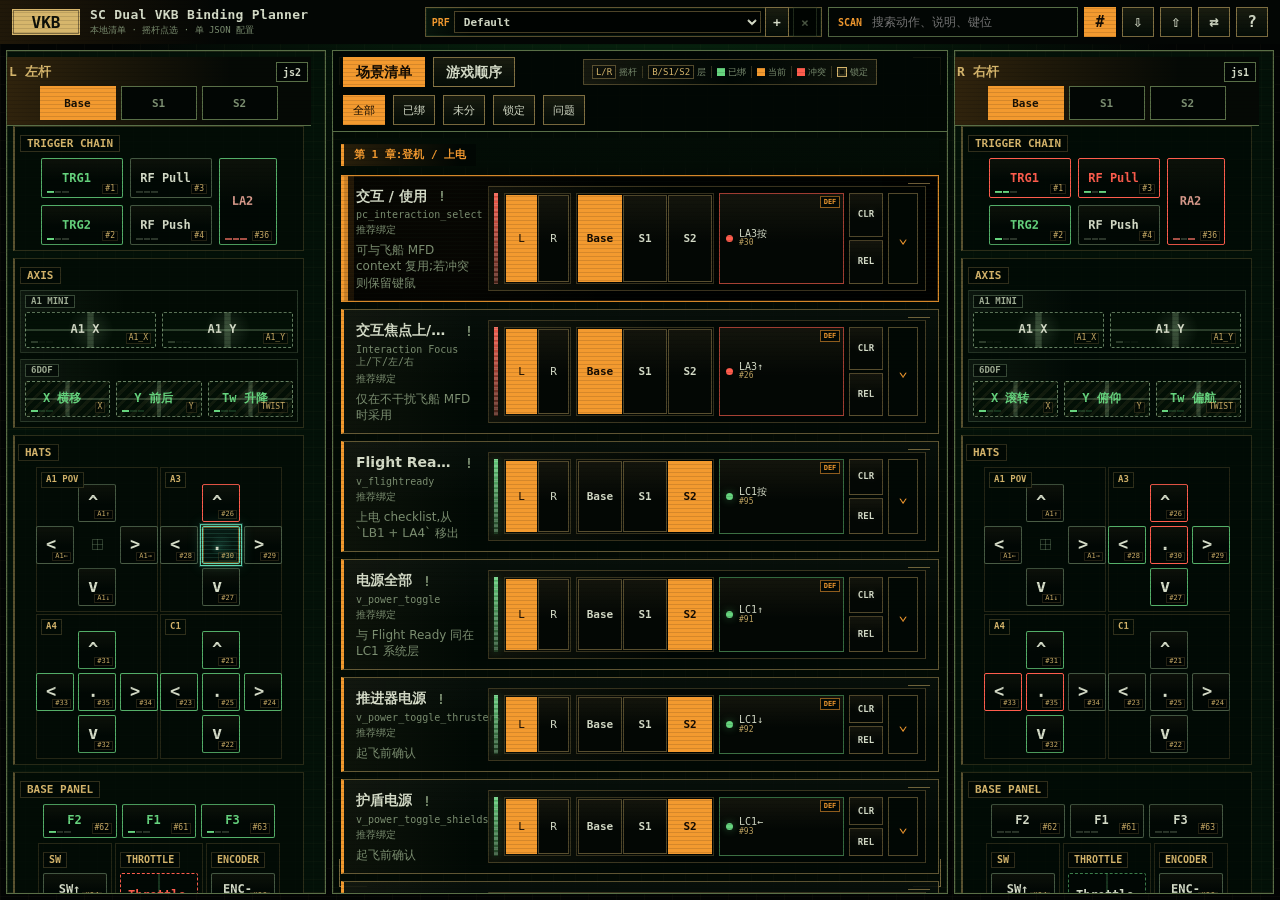
==== commit 860c54cd: "feat: show operation mode badges" ====
--- a/binding-planner/index.html
+++ b/binding-planner/index.html
@@ -4,7 +4,7 @@
     <meta charset="utf-8">
     <meta name="viewport" content="width=device-width, initial-scale=1">
     <title>SC Dual VKB Binding Planner</title>
-    <link rel="stylesheet" href="./styles.css?v=retro-82">
+    <link rel="stylesheet" href="./styles.css?v=retro-83">
   </head>
   <body>
     <div id="app" class="app-shell">
@@ -248,6 +248,6 @@
     <script src="./data.js?v=retro-4"></script>
     <script src="./workspace-core.js?v=repair-2"></script>
     <script src="./sync-core.js?v=sync-1"></script>
-    <script src="./app.js?v=retro-43"></script>
+    <script src="./app.js?v=retro-44"></script>
   </body>
 </html>
--- a/binding-planner/styles.css
+++ b/binding-planner/styles.css
@@ -5838,8 +5838,30 @@
 }
 
 .slot-pill {
+  position: relative;
   min-width: 96px;
   max-width: 126px;
+  padding-right: 31px;
+}
+
+.operation-mode-badge {
+  position: absolute;
+  top: 2px;
+  right: 3px;
+  z-index: 1;
+  box-sizing: border-box;
+  min-width: 20px;
+  max-width: 27px;
+  height: 12px;
+  overflow: hidden;
+  border: 1px solid rgba(243, 154, 47, 0.58);
+  padding: 0 2px;
+  color: var(--amber);
+  background: rgba(2, 8, 4, 0.94);
+  font: 700 7px/10px var(--mono);
+  text-align: center;
+  text-overflow: clip;
+  white-space: nowrap;
 }
 
 .binding-controls > .inline-detail-toggle {
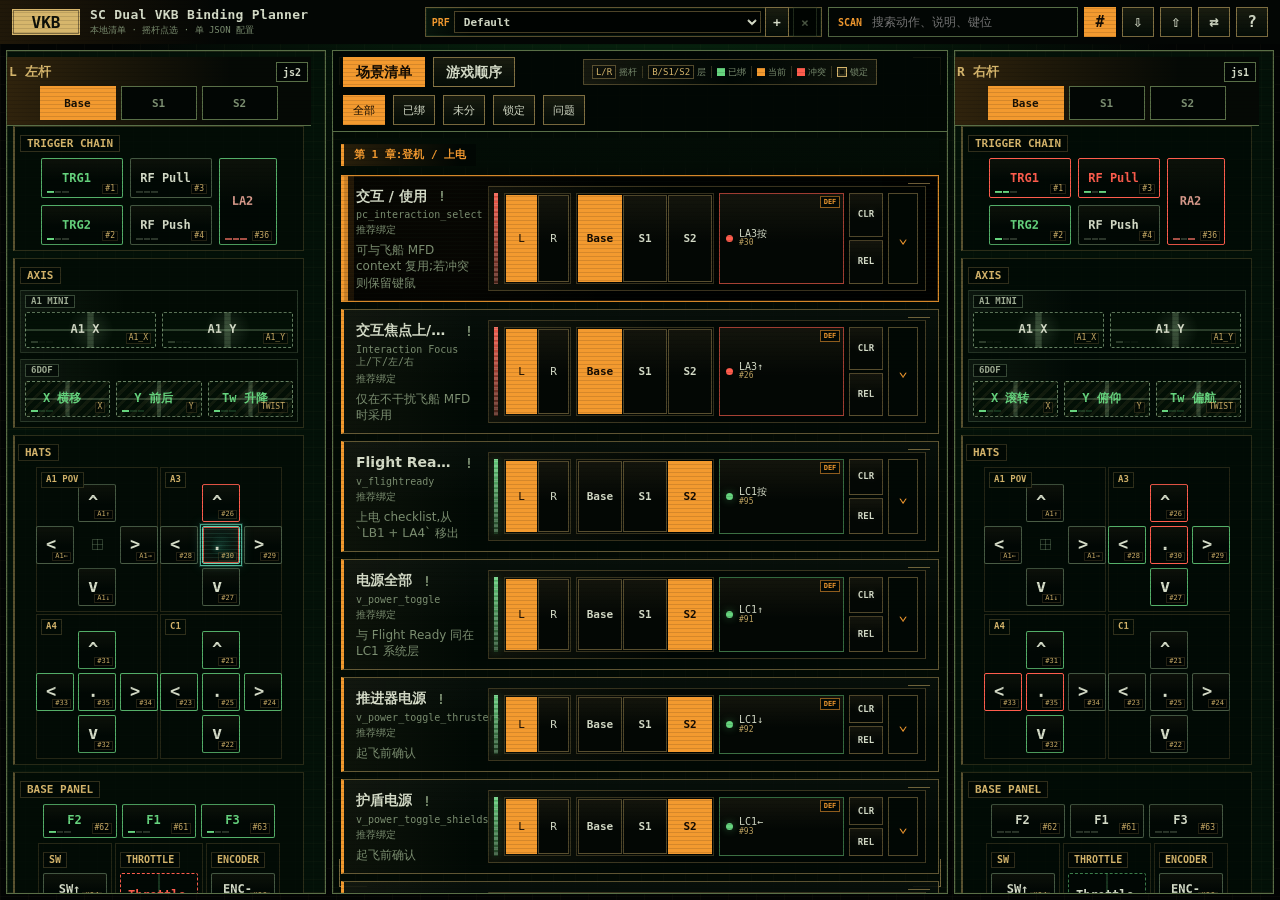
==== commit b6ccf9b4: "fix: align selected card stick highlight" ====
--- a/binding-planner/index.html
+++ b/binding-planner/index.html
@@ -4,7 +4,7 @@
     <meta charset="utf-8">
     <meta name="viewport" content="width=device-width, initial-scale=1">
     <title>SC Dual VKB Binding Planner</title>
-    <link rel="stylesheet" href="./styles.css?v=retro-83">
+    <link rel="stylesheet" href="./styles.css?v=retro-84">
   </head>
   <body>
     <div id="app" class="app-shell">
@@ -248,6 +248,6 @@
     <script src="./data.js?v=retro-4"></script>
     <script src="./workspace-core.js?v=repair-2"></script>
     <script src="./sync-core.js?v=sync-1"></script>
-    <script src="./app.js?v=retro-44"></script>
+    <script src="./app.js?v=retro-45"></script>
   </body>
 </html>
--- a/binding-planner/styles.css
+++ b/binding-planner/styles.css
@@ -6584,11 +6584,103 @@
   }
 }
 
+/* Selected operation binding: stable exact-slot frame and explicit layer return target. */
+.stick-panel .layer-switch button.binding-layer:not(.active) {
+  position: relative;
+  border-color: rgba(95, 214, 178, 0.76);
+  color: #9fffd7;
+  background:
+    linear-gradient(180deg, rgba(24, 85, 67, 0.2), rgba(2, 13, 8, 0.94)),
+    #020905;
+  box-shadow: inset 0 -2px 0 rgba(95, 214, 178, 0.68);
+}
+
+.stick-panel .layer-switch button.binding-layer:not(.active)::after {
+  content: "";
+  position: absolute;
+  top: 3px;
+  right: 4px;
+  width: 3px;
+  height: 3px;
+  border-radius: 50%;
+  background: #9fffd7;
+  box-shadow: 0 0 5px rgba(95, 214, 178, 0.72);
+}
+
+.stick-panel .slot.current,
+.stick-panel .slot.current.locked {
+  border-color: #5fd6b2;
+  color: #9fffd7;
+  background:
+    radial-gradient(circle at 50% 50%, rgba(95, 214, 178, 0.13), transparent 45%),
+    linear-gradient(180deg, rgba(14, 55, 44, 0.34), rgba(2, 13, 8, 0.92)),
+    #020905;
+  box-shadow:
+    inset 0 0 0 1px rgba(95, 214, 178, 0.38),
+    inset 0 0 14px rgba(19, 96, 73, 0.2),
+    0 0 10px rgba(95, 214, 178, 0.14);
+  filter: none;
+  animation: none;
+}
+
+.stick-panel .slot.current::before {
+  border-color: #5fd6b2;
+  opacity: 0.82;
+  box-shadow:
+    0 0 0 1px rgba(95, 214, 178, 0.2),
+    0 0 12px rgba(95, 214, 178, 0.16);
+  animation: none;
+}
+
+.stick-panel .slot.current.locked:not(.conflict) {
+  box-shadow:
+    inset 0 0 0 1px rgba(240, 185, 87, 0.64),
+    inset 0 0 14px rgba(19, 96, 73, 0.2),
+    0 0 10px rgba(95, 214, 178, 0.14);
+}
+
+.stick-panel .slot.current.conflict {
+  box-shadow:
+    inset 0 0 0 1px rgba(255, 93, 77, 0.78),
+    inset 0 0 14px rgba(110, 25, 19, 0.24),
+    0 0 10px rgba(95, 214, 178, 0.14);
+}
+
+.stick-panel .slot.current.uncalibrated {
+  border-style: dashed;
+}
+
+.stick-panel .slot.current.selection-arrived::before {
+  animation: selectedSlotArrivalFrame 640ms ease-out 1;
+}
+
+@keyframes selectedSlotArrivalFrame {
+  0% {
+    opacity: 0.34;
+    box-shadow:
+      0 0 0 1px rgba(95, 214, 178, 0.16),
+      0 0 4px rgba(95, 214, 178, 0.08);
+  }
+  38% {
+    opacity: 1;
+    box-shadow:
+      0 0 0 2px rgba(159, 255, 215, 0.62),
+      0 0 22px rgba(95, 214, 178, 0.38);
+  }
+  100% {
+    opacity: 0.82;
+    box-shadow:
+      0 0 0 1px rgba(95, 214, 178, 0.2),
+      0 0 12px rgba(95, 214, 178, 0.16);
+  }
+}
+
 @media (prefers-reduced-motion: reduce) {
   .binding-card.detail-expanded::before,
   .inline-card-detail,
   .detail-enter-next .inline-card-detail,
-  .detail-enter-previous .inline-card-detail {
+  .detail-enter-previous .inline-card-detail,
+  .stick-panel .slot.current.selection-arrived::before {
     animation: none;
   }
 }
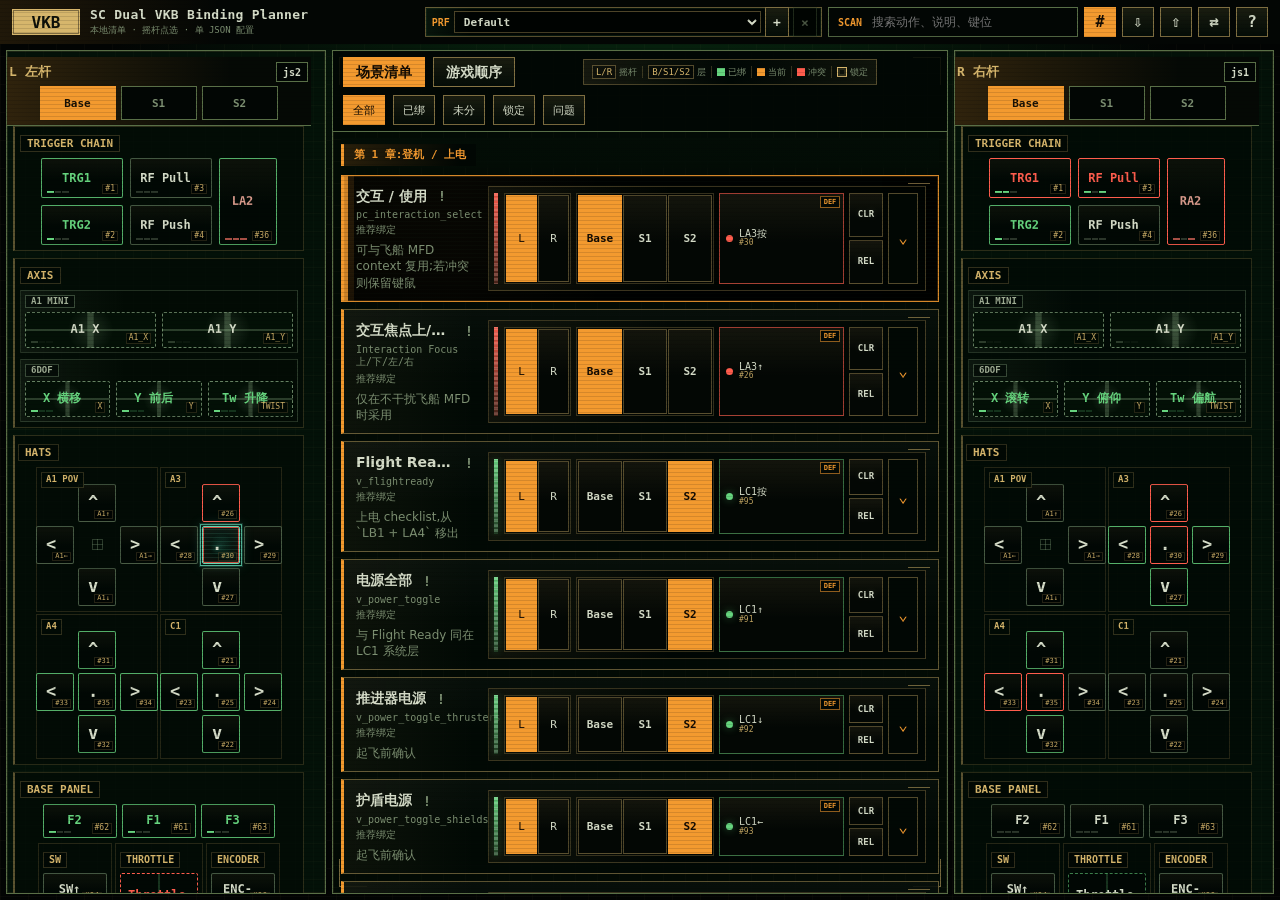
==== commit ea682f34: "Redesign expanded MODE and CTX controls" ====
--- a/binding-planner/index.html
+++ b/binding-planner/index.html
@@ -4,7 +4,7 @@
     <meta charset="utf-8">
     <meta name="viewport" content="width=device-width, initial-scale=1">
     <title>SC Dual VKB Binding Planner</title>
-    <link rel="stylesheet" href="./styles.css?v=retro-84">
+    <link rel="stylesheet" href="./styles.css?v=retro-86">
   </head>
   <body>
     <div id="app" class="app-shell">
@@ -246,8 +246,8 @@
     </dialog>
 
     <script src="./data.js?v=retro-4"></script>
-    <script src="./workspace-core.js?v=repair-2"></script>
+    <script src="./workspace-core.js?v=repair-3"></script>
     <script src="./sync-core.js?v=sync-1"></script>
-    <script src="./app.js?v=retro-45"></script>
+    <script src="./app.js?v=retro-47"></script>
   </body>
 </html>
--- a/binding-planner/styles.css
+++ b/binding-planner/styles.css
@@ -40,115 +40,130 @@
 
 .context-picker {
   position: relative;
-  display: grid;
-  grid-template-columns: auto minmax(0, 1fr);
+  display: block;
+  min-width: 0;
+  margin: 0;
+  border: 1px solid rgba(89, 111, 71, 0.72);
+  padding: 6px;
+  background:
+    linear-gradient(135deg, rgba(214, 182, 108, 0.045), transparent 52%),
+    rgba(2, 9, 5, 0.84);
+}
+
+.context-picker-label {
+  padding: 0 4px;
+  color: var(--amber);
+  font: 800 9px/1 var(--mono);
+  letter-spacing: 0.12em;
+}
+
+.context-picker-heading {
+  display: flex;
+  min-width: 0;
   align-items: center;
-  gap: 6px;
+  justify-content: space-between;
+  gap: 8px;
+}
+
+.context-picker-title {
+  color: var(--text);
+  font: 700 10px/1.2 var(--mono);
+}
+
+.context-picker-summary {
   min-width: 0;
-}
-
-.context-picker-label {
-  color: var(--muted);
-  font: 700 9px/1 var(--mono);
-}
-
-.context-picker-button {
-  min-width: 0;
-  height: 22px;
   overflow: hidden;
-  border: 1px solid var(--line);
-  border-radius: 0;
-  color: var(--text);
-  background: #07100b;
-  padding: 0 6px;
-  font: 10px/1 var(--mono);
-  text-align: left;
+  color: var(--line-hot);
+  font: 8px/1.2 var(--mono);
+  text-align: right;
   text-overflow: ellipsis;
   white-space: nowrap;
 }
 
-.context-picker-button::after {
-  content: "▾";
-  float: right;
-  color: var(--line-hot);
-}
-
-.context-picker-panel {
-  position: absolute;
-  z-index: 30;
-  top: calc(100% + 4px);
-  left: 0;
-  display: none;
-  width: min(270px, calc(100vw - 32px));
-  max-height: 310px;
-  overflow: auto;
-  border: 1px solid var(--line-hot);
-  background: rgba(3, 9, 5, 0.98);
-  box-shadow: 0 12px 28px rgba(0, 0, 0, 0.58);
-  padding: 7px;
-}
-
-.context-picker.open .context-picker-panel {
-  display: grid;
-  gap: 3px;
+.context-picker-hint {
+  display: block;
+  margin: 3px 0 6px;
+  color: var(--muted);
+  font: 8px/1.35 var(--mono);
+}
+
+.context-option-grid {
+  display: grid;
+  grid-template-columns: repeat(2, minmax(0, 1fr));
+  gap: 4px;
 }
 
 .context-option {
   display: grid;
-  grid-template-columns: 16px minmax(0, 1fr);
+  grid-template-columns: 12px minmax(0, 1fr);
   align-items: center;
-  gap: 7px;
-  min-height: 30px;
+  gap: 5px;
+  min-width: 0;
+  min-height: 32px;
+  border: 1px solid rgba(89, 111, 71, 0.46);
   padding: 4px 5px;
-  border: 1px solid transparent;
   color: var(--text);
-  background: rgba(145, 178, 138, 0.035);
-}
-
-.context-option:hover {
-  border-color: var(--line);
-}
-
-.context-option input {
-  width: 14px;
-  height: 14px;
-  accent-color: var(--amber);
+  background: rgba(145, 178, 138, 0.028);
+  text-align: left;
+  cursor: pointer;
+}
+
+.context-option:hover,
+.context-option:focus-visible {
+  border-color: var(--line-hot);
+  background: rgba(214, 182, 108, 0.09);
+  outline: 0;
+}
+
+.context-option[aria-pressed="true"] {
+  border-color: rgba(243, 154, 47, 0.84);
+  color: var(--amber-2);
+  background:
+    linear-gradient(90deg, rgba(243, 154, 47, 0.16), transparent 78%),
+    rgba(9, 24, 13, 0.88);
+  box-shadow: inset 2px 0 0 var(--amber);
+}
+
+.context-option-indicator {
+  color: var(--line);
+  font: 10px/1 var(--mono);
+}
+
+.context-option[aria-pressed="true"] .context-option-indicator {
+  color: var(--amber);
+  text-shadow: 0 0 7px rgba(243, 154, 47, 0.58);
 }
 
 .context-option-copy {
   display: grid;
   min-width: 0;
-  font: 10px/1.2 var(--mono);
+  font: 9px/1.2 var(--mono);
+}
+
+.context-option-copy strong {
+  overflow: hidden;
+  text-overflow: ellipsis;
+  white-space: nowrap;
 }
 
 .context-option-copy small {
   color: var(--muted);
-  font-size: 8px;
-}
-
-.context-picker-actions {
-  position: sticky;
-  bottom: -7px;
-  display: flex;
-  justify-content: flex-end;
-  gap: 5px;
-  margin: 5px -7px -7px;
-  padding: 7px;
-  border-top: 1px solid var(--line);
-  background: #030905;
-}
-
-.context-picker-actions button {
-  min-height: 26px;
-  border: 1px solid var(--line);
-  color: var(--text);
-  background: #08110c;
-  font: 10px/1 var(--mono);
-}
-
-.context-picker-actions button.primary {
+  font-size: 7px;
+}
+
+.context-picker:focus-visible {
   border-color: var(--amber);
-  color: var(--amber);
+  outline: 1px solid rgba(243, 154, 47, 0.42);
+  outline-offset: 2px;
+}
+
+.context-picker.attention {
+  animation: context-picker-attention 520ms ease-out both;
+}
+
+@keyframes context-picker-attention {
+  0% { box-shadow: 0 0 0 0 rgba(243, 154, 47, 0.52); }
+  100% { box-shadow: 0 0 0 7px rgba(243, 154, 47, 0); }
 }
 
 .status-rail.cyan {
@@ -206,14 +221,8 @@
     width: 100%;
   }
 
-  .context-picker-panel {
-    position: fixed;
-    top: 12px;
-    right: 12px;
-    bottom: 12px;
-    left: 12px;
-    width: auto;
-    max-height: none;
+  .context-option-grid {
+    grid-template-columns: repeat(2, minmax(0, 1fr));
   }
 }
 
@@ -6215,7 +6224,7 @@
 
 @media (pointer: coarse) {
   .activation-mode-select,
-  .context-picker-button,
+  .context-option,
   .tab-button,
   .filter-button,
   .small-button,
@@ -6225,8 +6234,7 @@
     min-height: 36px;
   }
 
-  .activation-mode-select,
-  .context-picker-button {
+  .activation-mode-select {
     height: 36px;
   }
 
@@ -6556,6 +6564,10 @@
   .inline-detail-settings {
     grid-template-columns: minmax(0, 1fr);
   }
+
+  .context-option-grid {
+    grid-template-columns: repeat(2, minmax(0, 1fr));
+  }
 }
 
 @media (max-width: 700px) {
@@ -6581,6 +6593,10 @@
   .inline-detail-nav {
     width: 44px;
     min-width: 44px;
+  }
+
+  .context-option {
+    min-height: 44px;
   }
 }
 
@@ -6680,7 +6696,288 @@
   .inline-card-detail,
   .detail-enter-next .inline-card-detail,
   .detail-enter-previous .inline-card-detail,
+  .context-picker.attention,
   .stick-panel .slot.current.selection-arrived::before {
     animation: none;
   }
 }
+
+/* Approved expanded-card contract: balanced MODE / CTX plus explicit binding information. */
+.inline-detail-body {
+  grid-template-columns: minmax(0, 1fr);
+  align-content: start;
+}
+
+.inline-detail-settings {
+  display: grid;
+  grid-template-columns: repeat(2, minmax(0, 1fr));
+  align-items: stretch;
+  gap: 10px;
+  padding: 0;
+  border: 0;
+}
+
+.inline-detail-settings .activation-mode-field,
+.inline-detail-settings .context-picker {
+  width: 100%;
+  max-width: none;
+  min-width: 0;
+  height: 100%;
+  margin: 0;
+  border: 1px solid rgba(89, 111, 71, 0.72);
+  padding: 7px;
+  background:
+    linear-gradient(135deg, rgba(214, 182, 108, 0.045), transparent 52%),
+    rgba(2, 9, 5, 0.84);
+}
+
+.inline-detail-settings .activation-mode-field {
+  display: block;
+}
+
+.activation-mode-label,
+.context-picker-label {
+  padding: 0 4px;
+  color: var(--amber);
+  font: 800 9px/1 var(--mono);
+  letter-spacing: 0.12em;
+}
+
+.activation-mode-heading,
+.context-picker-heading {
+  display: flex;
+  min-width: 0;
+  align-items: center;
+  justify-content: space-between;
+  gap: 8px;
+}
+
+.activation-mode-title,
+.context-picker-title {
+  color: var(--text);
+  font: 700 10px/1.2 var(--mono);
+}
+
+.activation-mode-summary,
+.context-picker-summary {
+  min-width: 0;
+  overflow: hidden;
+  color: var(--line-hot);
+  font: 8px/1.2 var(--mono);
+  text-align: right;
+  text-overflow: ellipsis;
+  white-space: nowrap;
+}
+
+.activation-mode-grid {
+  display: grid;
+  grid-template-columns: repeat(2, minmax(0, 1fr));
+  gap: 4px;
+  margin-top: 7px;
+}
+
+.activation-mode-option {
+  display: grid;
+  grid-template-columns: minmax(28px, auto) minmax(0, 1fr);
+  min-width: 0;
+  min-height: 32px;
+  align-items: center;
+  gap: 5px;
+  border: 1px solid rgba(89, 111, 71, 0.46);
+  padding: 4px 5px;
+  color: var(--text);
+  background: rgba(145, 178, 138, 0.028);
+  text-align: left;
+  cursor: pointer;
+}
+
+.activation-mode-option:hover,
+.activation-mode-option:focus-visible,
+.context-option:hover,
+.context-option:focus-visible,
+.context-clear:hover,
+.context-clear:focus-visible {
+  border-color: var(--line-hot);
+  background: rgba(214, 182, 108, 0.09);
+  outline: 0;
+}
+
+.activation-mode-option[aria-pressed="true"],
+.context-option[aria-pressed="true"] {
+  border-color: rgba(243, 154, 47, 0.84);
+  color: var(--amber-2);
+  background:
+    linear-gradient(90deg, rgba(243, 154, 47, 0.16), transparent 78%),
+    rgba(9, 24, 13, 0.88);
+  box-shadow: inset 2px 0 0 var(--amber);
+}
+
+.activation-mode-abbr {
+  color: var(--amber);
+  font: 800 9px/1 var(--mono);
+  letter-spacing: 0.04em;
+}
+
+.activation-mode-name {
+  min-width: 0;
+  color: inherit;
+  font: 7px/1.18 var(--mono);
+  overflow-wrap: anywhere;
+}
+
+.context-dimension-list {
+  display: grid;
+  gap: 7px;
+}
+
+.context-dimension {
+  display: grid;
+  gap: 4px;
+  min-width: 0;
+}
+
+.context-dimension-heading {
+  display: flex;
+  align-items: baseline;
+  justify-content: space-between;
+  gap: 8px;
+  padding-bottom: 2px;
+  border-bottom: 1px solid rgba(89, 111, 71, 0.28);
+}
+
+.context-dimension-heading strong {
+  color: var(--line-hot);
+  font: 800 8px/1 var(--mono);
+  letter-spacing: 0.08em;
+}
+
+.context-dimension-heading small {
+  color: var(--muted);
+  font: 7px/1 var(--mono);
+}
+
+.context-option-grid {
+  grid-template-columns: repeat(2, minmax(0, 1fr));
+}
+
+.context-option {
+  grid-template-columns: 11px minmax(0, 1fr);
+  min-height: 29px;
+  padding: 3px 5px;
+}
+
+.context-option-name {
+  min-width: 0;
+  font: 8px/1.18 var(--mono);
+  overflow-wrap: anywhere;
+}
+
+.context-clear {
+  display: flex;
+  width: 100%;
+  min-height: 29px;
+  align-items: center;
+  justify-content: space-between;
+  gap: 8px;
+  margin-top: 7px;
+  border: 1px dashed rgba(125, 144, 114, 0.44);
+  padding: 4px 7px;
+  color: var(--muted);
+  background: rgba(1, 5, 3, 0.48);
+  cursor: pointer;
+}
+
+.context-clear strong,
+.context-clear span {
+  font: 8px/1 var(--mono);
+  letter-spacing: 0.05em;
+}
+
+.context-clear[aria-pressed="true"] {
+  border-color: rgba(214, 182, 108, 0.62);
+  color: var(--line-hot);
+  background: rgba(214, 182, 108, 0.06);
+}
+
+.inline-detail-information {
+  display: grid;
+  grid-template-columns: repeat(2, minmax(0, 1fr));
+  gap: 10px;
+  min-width: 0;
+}
+
+.inline-information-panel {
+  display: grid;
+  min-width: 0;
+  align-content: start;
+  gap: 6px;
+  margin: 0;
+  border: 1px solid rgba(89, 111, 71, 0.42);
+  padding: 7px 8px;
+  color: var(--text);
+  background: rgba(2, 9, 5, 0.62);
+}
+
+.inline-information-label {
+  color: var(--line-hot);
+  font: 800 8px/1.15 var(--mono);
+  letter-spacing: 0.06em;
+}
+
+.inline-information-copy {
+  min-width: 0;
+  margin: 0;
+  color: var(--text);
+  font: 9px/1.45 var(--mono);
+  overflow-wrap: anywhere;
+}
+
+.inline-binding-note {
+  width: 100%;
+  min-width: 0;
+  min-height: 52px;
+  resize: vertical;
+  border: 1px solid rgba(89, 111, 71, 0.54);
+  border-radius: 0;
+  padding: 6px 7px;
+  color: var(--text);
+  background: rgba(0, 5, 2, 0.78);
+  font: 9px/1.4 var(--mono);
+}
+
+.inline-binding-note:focus {
+  border-color: var(--amber);
+  outline: 1px solid rgba(243, 154, 47, 0.32);
+}
+
+.inline-binding-note:disabled {
+  border-style: dashed;
+  color: var(--muted);
+  opacity: 0.72;
+}
+
+.inline-detail-relationship .conflict-mini-card {
+  min-height: 0;
+}
+
+@container (max-width: 600px) {
+  .inline-detail-settings,
+  .inline-detail-information {
+    grid-template-columns: minmax(0, 1fr);
+  }
+}
+
+@container (max-width: 380px) {
+  .activation-mode-grid,
+  .context-option-grid {
+    grid-template-columns: minmax(0, 1fr);
+  }
+}
+
+@media (pointer: coarse) {
+  .activation-mode-option,
+  .context-option,
+  .context-clear {
+    min-height: 44px;
+  }
+}
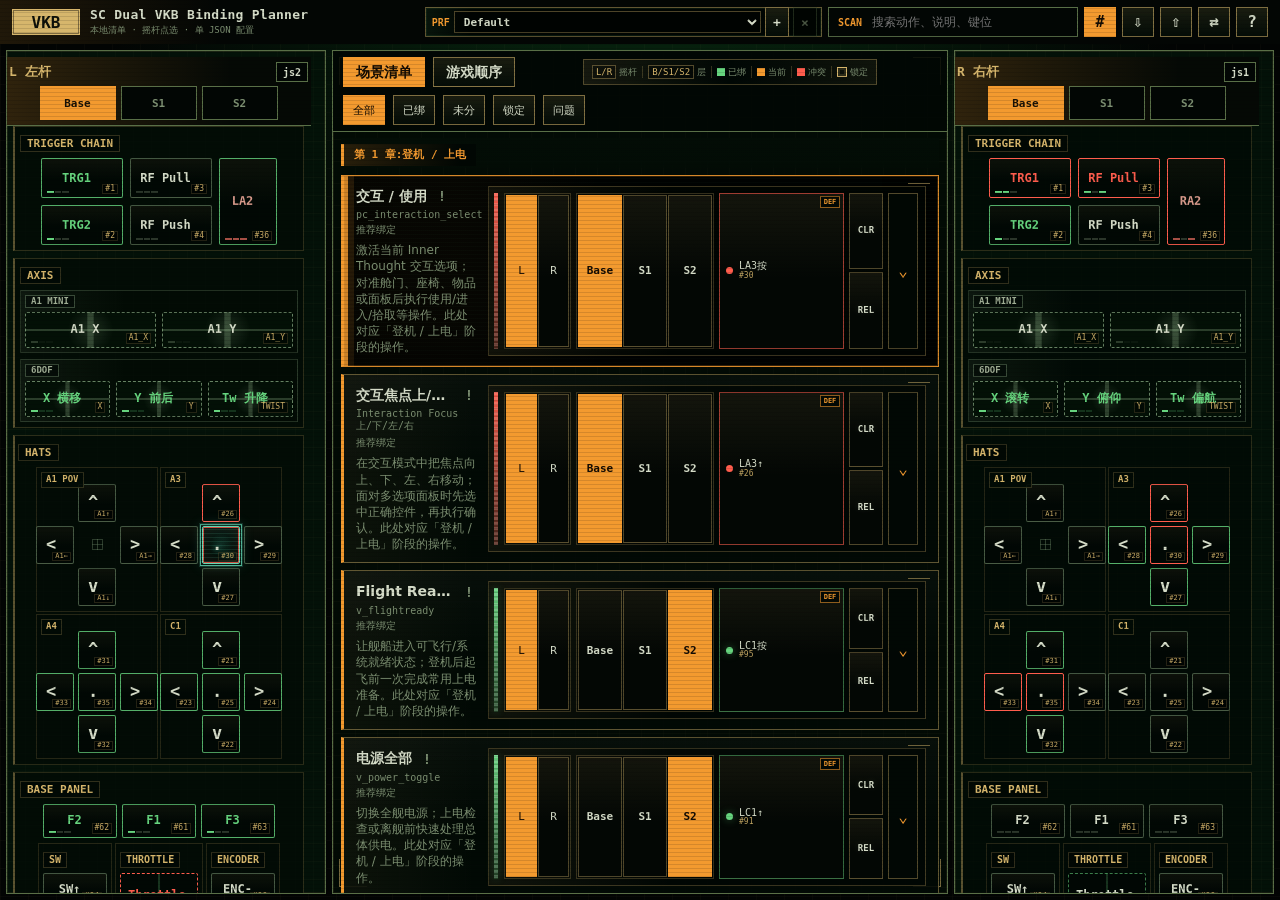
==== commit 505191a5: "修复键位搜索" ====
--- a/binding-planner/index.html
+++ b/binding-planner/index.html
@@ -248,6 +248,6 @@
     <script src="./data.js?v=retro-4"></script>
     <script src="./workspace-core.js?v=repair-3"></script>
     <script src="./sync-core.js?v=sync-1"></script>
-    <script src="./app.js?v=retro-47"></script>
+    <script src="./app.js?v=retro-49"></script>
   </body>
 </html>
--- a/binding-planner/styles.css
+++ b/binding-planner/styles.css
@@ -6932,6 +6932,26 @@
   overflow-wrap: anywhere;
 }
 
+.inline-information-sources {
+  min-width: 0;
+  margin: 2px 0 0;
+  color: var(--muted);
+  font: 8px/1.45 var(--mono);
+  overflow-wrap: anywhere;
+}
+
+.inline-information-source-link {
+  color: #a9e7c5;
+  text-decoration-color: rgba(169, 231, 197, 0.52);
+  text-underline-offset: 2px;
+}
+
+.inline-information-source-link:hover,
+.inline-information-source-link:focus-visible {
+  color: #fff1b8;
+  outline: none;
+}
+
 .inline-binding-note {
   width: 100%;
   min-width: 0;
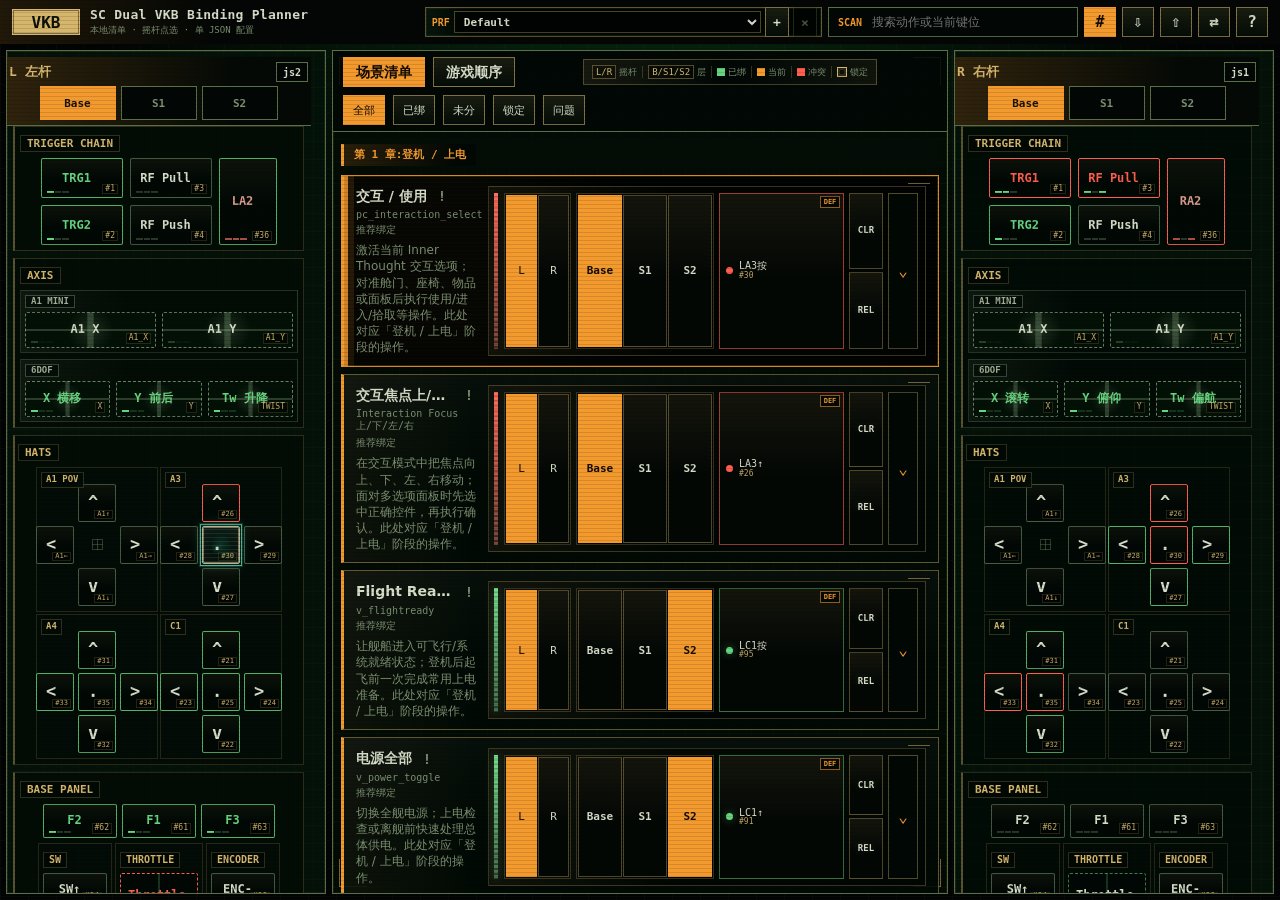
==== commit c82a7fdd: "修正键位搜索语义" ====
--- a/binding-planner/index.html
+++ b/binding-planner/index.html
@@ -29,9 +29,9 @@
               <span class="sr-only">删除当前 Profile</span>
             </button>
           </div>
-          <label class="search-box" data-tooltip="按动作名、说明、键位或代码搜索">
+          <label class="search-box" data-tooltip="按动作名、说明或当前绑定的键位、代码搜索">
             <span>SCAN</span>
-            <input id="searchInput" type="search" placeholder="搜索动作、说明、键位">
+            <input id="searchInput" type="search" placeholder="搜索动作或当前键位">
           </label>
           <button id="toggleCodesBtn" class="panel-button icon-button code-mode-button" type="button" aria-label="切换编号显示" title="切换编号显示" data-tooltip="显示或隐藏左右摇杆按钮编号">
             <span aria-hidden="true">#</span>
@@ -248,6 +248,6 @@
     <script src="./data.js?v=retro-4"></script>
     <script src="./workspace-core.js?v=repair-3"></script>
     <script src="./sync-core.js?v=sync-1"></script>
-    <script src="./app.js?v=retro-49"></script>
+    <script src="./app.js?v=retro-50"></script>
   </body>
 </html>
